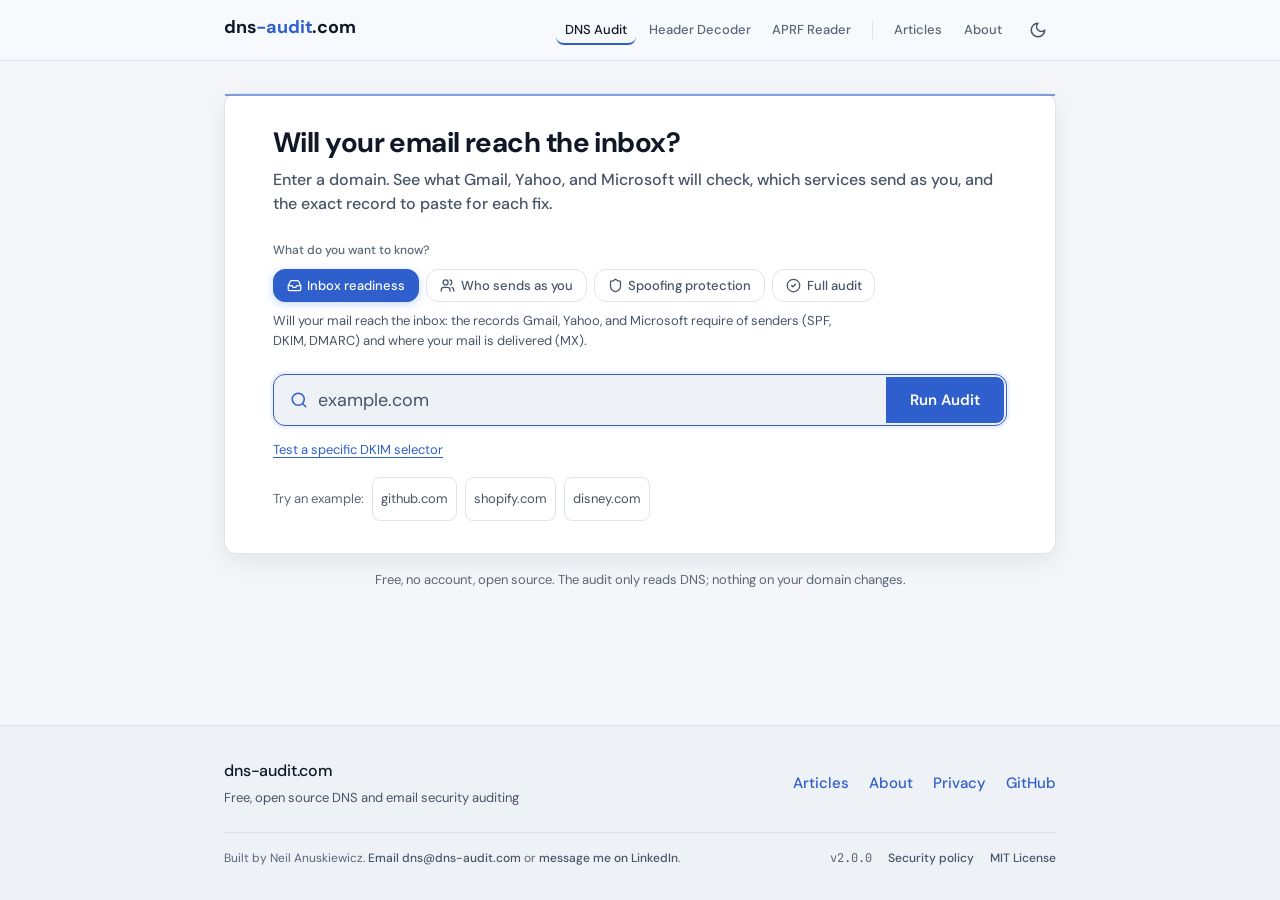
==== static/index.html @ b908f2a5 "Point ?v= at 40930dd, the last main commit that changed the assets #248 was squash-merged, so its ?v" ====
<!DOCTYPE html>
<html lang="en">
<head>
    <meta charset="UTF-8">
    <meta name="viewport" content="width=device-width, initial-scale=1.0">
    <title>Free DNS and email security audit | dns-audit.com</title>
    <meta name="description" content="DNS and email security audit. Twelve checks covering DMARC, SPF, DKIM, MX, MTA-STS, TLS-RPT, BIMI, DNSSEC, CAA, DANE, nameservers, and Certificate Transparency, with findings and copy-paste fixes.">
    <meta name="keywords" content="DNS audit, DMARC check, SPF validator, DKIM checker, email security, MTA-STS, BIMI, DNSSEC, domain security">
    <meta name="author" content="Neil Anuskiewicz">
    <meta property="og:type" content="website">
    <meta property="og:site_name" content="dns-audit.com">
    <meta property="og:url" content="https://dns-audit.com/">
    <meta property="og:title" content="Free DNS and email security audit | dns-audit.com">
    <meta property="og:description" content="DNS and email security audit. Twelve checks covering DMARC, SPF, DKIM, MX, MTA-STS, TLS-RPT, BIMI, DNSSEC, CAA, DANE, nameservers, and Certificate Transparency, with findings and copy-paste fixes.">
    <meta property="og:image" content="https://dns-audit.com/static/og-card.png?v=1">
    <meta property="og:image:width" content="1200">
    <meta property="og:image:height" content="630">
    <meta property="og:image:alt" content="dns-audit.com: free DNS and email security audit">
    <meta name="twitter:card" content="summary_large_image">
    <meta name="twitter:image" content="https://dns-audit.com/static/og-card.png?v=1">
    <meta name="twitter:title" content="Free DNS and email security audit | dns-audit.com">
    <meta name="twitter:description" content="DNS and email security audit. Twelve checks covering DMARC, SPF, DKIM, MX, MTA-STS, TLS-RPT, BIMI, DNSSEC, CAA, DANE, nameservers, and Certificate Transparency, with findings and copy-paste fixes.">
    <link rel="canonical" href="https://dns-audit.com/">
    <link rel="icon" type="image/svg+xml" href="/static/favicon.svg">
    <link rel="apple-touch-icon" sizes="180x180" href="/static/apple-touch-icon.png">
    <link rel="icon" type="image/png" sizes="32x32" href="/static/favicon-32.png">
    <link rel="preload" href="/static/fonts/dm-sans-normal-latin.woff2" as="font" type="font/woff2" crossorigin>
    <link rel="preload" href="/static/fonts/jetbrains-mono-latin.woff2" as="font" type="font/woff2" crossorigin>
    <link rel="stylesheet" href="/static/style.css?v=40930dd">
    <script src="/static/theme.js?v=40930dd"></script>
    <script type="application/ld+json">
    {
        "@context": "https://schema.org",
        "@type": "WebApplication",
        "name": "dns-audit.com",
        "url": "https://dns-audit.com",
        "description": "DNS and email security audit. Twelve checks covering DMARC, SPF, DKIM, MX, MTA-STS, TLS-RPT, BIMI, DNSSEC, CAA, DANE, nameservers, and Certificate Transparency, with findings and copy-paste fixes.",
        "applicationCategory": "SecurityApplication",
        "operatingSystem": "Any",
        "offers": {
            "@type": "Offer",
            "price": "0",
            "priceCurrency": "USD"
        }
    }
    </script>
    <script type="application/ld+json">
    {
        "@context": "https://schema.org",
        "@type": "FAQPage",
        "mainEntity": [
            {
                "@type": "Question",
                "name": "What does this DNS security audit check?",
                "acceptedAnswer": {
                    "@type": "Answer",
                    "text": "It runs 12 checks: DMARC, SPF, DKIM, MX, MTA-STS, TLS-RPT, BIMI, DNSSEC, CAA, DANE, nameservers, and Certificate Transparency. Each one reports pass, warning, fail, not configured, or not checked with the specific finding and a copy-paste fix where one applies."
                }
            },
            {
                "@type": "Question",
                "name": "What is RFC 9989, and is it the same thing as DMARCbis?",
                "acceptedAnswer": {
                    "@type": "Answer",
                    "text": "RFC 9989 is the core DMARC protocol, published May 2026 on the IETF Standards Track. It does not stand alone: RFC 9990 covers aggregate reporting and RFC 9991 covers failure reporting. All three obsolete RFC 7489. RFC 9989 also obsoletes RFC 9091, and RFC 9991 updates RFC 6591. RFC 9989 introduces the DNS tree walk and the psd= and t= tags, brings np= in from RFC 9091, and removes the pct, rf, and ri tags. DMARCbis was the IETF working group's name for the revision effort, so the two names refer to the same work. Now that it is published, the standard is RFC 9989. This tool assesses your record against it."
                }
            },
            {
                "@type": "Question",
                "name": "Is this tool free?",
                "acceptedAnswer": {
                    "@type": "Answer",
                    "text": "Yes. It is free, needs no account, and is open source."
                }
            },
            {
                "@type": "Question",
                "name": "What is the most important DNS record for email security?",
                "acceptedAnswer": {
                    "@type": "Answer",
                    "text": "DMARC with a policy of reject is the highest-impact change. Move to p=quarantine and then p=reject only after the aggregate reports stop showing new legitimate senders and every one of them aligns, and sign all mail with DKIM first. RFC 9989 says a domain at p=reject must not rely on SPF alone, and that domains whose users post to mailing lists should not publish p=reject. SPF and DKIM provide the underlying authentication that DMARC enforces."
                }
            }
        ]
    }
    </script>
    <script type="application/ld+json">
    {
        "@context": "https://schema.org",
        "@type": "WebPage",
        "speakable": {
            "@type": "SpeakableSpecification",
            "cssSelector": [".audit-title", ".audit-subtitle"]
        }
    }
    </script>
    <script type="application/ld+json">
    {
        "@context": "https://schema.org",
        "@type": "DefinedTermSet",
        "name": "Email Security Protocols",
        "hasDefinedTerm": [
            {
                "@type": "DefinedTerm",
                "name": "DMARC",
                "description": "Domain-based Message Authentication, Reporting, and Conformance. A DNS-based email authentication policy protocol defined in RFC 9989, which obsoletes RFC 7489."
            },
            {
                "@type": "DefinedTerm",
                "name": "SPF",
                "description": "Sender Policy Framework. A DNS record that lists the hosts allowed to send mail using a domain in the SMTP MAIL FROM (envelope sender) and HELO identities, defined in RFC 7208."
            },
            {
                "@type": "DefinedTerm",
                "name": "DKIM",
                "description": "DomainKeys Identified Mail. A cryptographic email signing standard that allows receivers to verify message integrity, defined in RFC 6376."
            }
        ]
    }
    </script>
    <script type="application/ld+json">
    {
        "@context": "https://schema.org",
        "@type": "WebSite",
        "@id": "https://dns-audit.com/#website",
        "name": "dns-audit.com",
        "url": "https://dns-audit.com/",
        "publisher": {
            "@id": "https://dns-audit.com/about#neil"
        }
    }
    </script>
</head>
<body>
    <a href="#main-content" class="skip-to-content">Skip to content</a>

    <header class="site-header">
        <div class="container header-inner">
            <a href="/" class="logo"><span class="logo-text">dns<span class="logo-accent">-audit</span>.com</span></a>
            <div class="header-right">
                <nav class="site-nav" aria-label="Main navigation">
                    <a href="https://dns-audit.com/" class="nav-link nav-link-active" aria-current="page" aria-label="DNS Audit"><span class="nav-long">DNS Audit</span><span class="nav-short">Audit</span></a>
                    <a href="https://headers.dns-audit.com/" class="nav-link" rel="noopener" aria-label="Header Decoder"><span class="nav-long">Header Decoder</span><span class="nav-short">Headers</span></a>
                    <a href="https://aprf.dns-audit.com/" class="nav-link" rel="noopener" aria-label="APRF Reader"><span class="nav-long">APRF Reader</span><span class="nav-short">APRF</span></a>
                    <span class="nav-sep" aria-hidden="true"></span>
                    <a href="https://dns-audit.com/articles/" class="nav-link">Articles</a>
                    <a href="https://dns-audit.com/about" class="nav-link">About</a>
                    <button type="button" class="theme-toggle" id="theme-toggle" aria-label="Switch theme" title="Switch theme">
                        <svg class="theme-icon-sun" viewBox="0 0 24 24" fill="none" stroke="currentColor" stroke-width="2" stroke-linecap="round" stroke-linejoin="round" aria-hidden="true"><circle cx="12" cy="12" r="4"/><path d="M12 2v2M12 20v2M4.93 4.93l1.41 1.41M17.66 17.66l1.41 1.41M2 12h2M20 12h2M6.34 17.66l-1.41 1.41M19.07 4.93l-1.41 1.41"/></svg>
                        <svg class="theme-icon-moon" viewBox="0 0 24 24" fill="none" stroke="currentColor" stroke-width="2" stroke-linecap="round" stroke-linejoin="round" aria-hidden="true"><path d="M12 3a6 6 0 0 0 9 9 9 9 0 1 1-9-9Z"/></svg>
                    </button>
                </nav>
            </div>
        </div>
    </header>

    <main class="container" id="main-content">
        <section class="audit-input-section">
            <div class="audit-input-card">
                <h1 class="audit-title">Will your email reach the inbox?</h1>
                <p class="audit-subtitle">Enter a domain. See what Gmail, Yahoo, and Microsoft will check, which services send as you, and the exact record to paste for each fix.</p>
                <div class="scope-selector" id="scope-selector" role="radiogroup" aria-label="Audit scope selection">
                    <div class="scope-label">What do you want to know?</div>
                    <div class="scope-options">
                        <button type="button" class="scope-btn active" data-scope="deliverability" role="radio" aria-checked="true" tabindex="0" title="Will your mail reach the inbox: the records Gmail, Yahoo, and Microsoft require of senders (SPF, DKIM, DMARC) and where your mail is delivered (MX).">
                            <svg viewBox="0 0 24 24" fill="none" stroke="currentColor" stroke-width="2" stroke-linecap="round" stroke-linejoin="round" width="15" height="15" aria-hidden="true"><path d="M22 12h-6l-2 3h-4l-2-3H2"/><path d="M5.45 5.11 2 12v6a2 2 0 0 0 2 2h16a2 2 0 0 0 2-2v-6l-3.45-6.89A2 2 0 0 0 16.76 4H7.24a2 2 0 0 0-1.79 1.11z"/></svg>
                            <span>Inbox readiness</span>
                        </button>
                        <button type="button" class="scope-btn" data-scope="senders" role="radio" aria-checked="false" tabindex="-1" title="Every service that sends mail as your domain, found from its SPF, DKIM, DMARC, and MX records, and whether each one is set up to pass.">
                            <svg viewBox="0 0 24 24" fill="none" stroke="currentColor" stroke-width="2" stroke-linecap="round" stroke-linejoin="round" width="15" height="15" aria-hidden="true"><path d="M16 21v-2a4 4 0 0 0-4-4H6a4 4 0 0 0-4 4v2"/><circle cx="9" cy="7" r="4"/><path d="M22 21v-2a4 4 0 0 0-3-3.87"/><path d="M16 3.13a4 4 0 0 1 0 7.75"/></svg>
                            <span>Who sends as you</span>
                        </button>
                        <button type="button" class="scope-btn" data-scope="email_security" role="radio" aria-checked="false" tabindex="-1" title="Can someone send mail that fakes your domain, and the path to p=reject: DMARC, SPF, DKIM, MX, MTA-STS, TLS-RPT, DANE, and BIMI.">
                            <svg viewBox="0 0 24 24" fill="none" stroke="currentColor" stroke-width="2" stroke-linecap="round" stroke-linejoin="round" width="15" height="15" aria-hidden="true"><path d="M20 13c0 5-3.5 7.5-7.66 8.95a1 1 0 0 1-.67-.01C7.5 20.5 4 18 4 13V6a1 1 0 0 1 1-1c2 0 4.5-1.2 6.24-2.72a1.17 1.17 0 0 1 1.52 0C14.51 3.81 17 5 19 5a1 1 0 0 1 1 1z"/></svg>
                            <span>Spoofing protection</span>
                        </button>
                        <button type="button" class="scope-btn" data-scope="complete" role="radio" aria-checked="false" tabindex="-1" title="Every check: DMARC, SPF, DKIM, MX, MTA-STS, TLS-RPT, BIMI, DNSSEC, CAA, DANE, nameservers, and Certificate Transparency.">
                            <svg viewBox="0 0 24 24" fill="none" stroke="currentColor" stroke-width="2" stroke-linecap="round" stroke-linejoin="round" width="15" height="15" aria-hidden="true"><circle cx="12" cy="12" r="10"/><path d="m9 12 2 2 4-4"/></svg>
                            <span>Full audit</span>
                        </button>
                    </div>
                    <p class="scope-desc" id="scope-desc" aria-live="polite"></p>
                </div>
                <form id="audit-form" class="audit-form" autocomplete="off">
                    <div class="input-row input-unified">
                        <div class="input-wrapper">
                            <svg class="input-icon" viewBox="0 0 24 24" fill="none" stroke="currentColor" stroke-width="2" stroke-linecap="round" stroke-linejoin="round" aria-hidden="true">
                                <circle cx="11" cy="11" r="8"/><path d="m21 21-4.3-4.3"/>
                            </svg>
                            <span class="domain-input-wrap"><input type="text" id="domain-input" class="domain-input" placeholder="example.com" autocomplete="off" autocapitalize="none" autocorrect="off" inputmode="url" spellcheck="false" required autofocus aria-label="Domain or subdomain to audit"></span>
                            <button type="submit" id="audit-btn" class="audit-btn">
                                <span class="btn-text">Run Audit</span>
                                <span class="btn-loading">
                                    <svg class="spinner" viewBox="0 0 24 24" aria-hidden="true"><circle cx="12" cy="12" r="10" stroke="currentColor" stroke-width="3" fill="none" stroke-dasharray="31.4 31.4" stroke-linecap="round"/></svg>
                                    Auditing...
                                </span>
                            </button>
                        </div>
                    </div>
                    <div class="selector-toggle-row">
                        <button type="button" class="selector-toggle" id="selector-toggle" aria-expanded="false" aria-controls="selector-field">Test a specific DKIM selector</button>
                        <div class="selector-field" id="selector-field">
                            <input type="text" id="selector-input" class="domain-input selector-input" placeholder="e.g. google, s1, selector1" autocomplete="off" spellcheck="false" title="The s= value from a DKIM-Signature email header" aria-label="DKIM selector">
                        </div>
                    </div>
                </form>
                <p class="try-examples" id="try-examples">Try an example:
                    <button type="button" class="try-example" data-example="github.com">github.com</button>
                    <button type="button" class="try-example" data-example="shopify.com">shopify.com</button>
                    <button type="button" class="try-example" data-example="disney.com">disney.com</button>
                </p>
            </div>
            <p class="audit-foot">Free, no account, open source. The audit only reads DNS; nothing on your domain changes.</p>
        </section>

        <div id="loading-section" class="loading-section">
            <div class="loading-card">
                <div class="loading-bar-track" role="progressbar" aria-valuenow="0" aria-valuemin="0" aria-valuemax="100" aria-label="Audit progress">
                    <div class="loading-bar-fill" id="loading-bar"></div>
                </div>
                <div class="loading-status" id="loading-status" aria-live="polite">Resolving DNS records...</div>
            </div>
        </div>

        <section id="results-section" class="results-section">
            <div class="domain-banner" id="domain-banner">
                <div class="domain-banner-left">
                    <h1 class="domain-name" id="result-domain">Audit results</h1>
                    <div class="audit-timestamp" id="result-timestamp"></div>
                </div>
                <div class="banner-actions">
                    <button type="button" class="share-btn pdf-btn" id="pdf-btn" title="Download the PDF report" aria-label="Download the PDF report">
                        <svg viewBox="0 0 24 24" fill="none" stroke="currentColor" stroke-width="2" stroke-linecap="round" stroke-linejoin="round" width="16" height="16" aria-hidden="true">
                            <path d="M14 2H6a2 2 0 0 0-2 2v16a2 2 0 0 0 2 2h12a2 2 0 0 0 2-2V8z"/><polyline points="14 2 14 8 20 8"/><line x1="16" y1="13" x2="8" y2="13"/><line x1="16" y1="17" x2="8" y2="17"/><polyline points="10 9 9 9 8 9"/>
                        </svg>
                        <span>PDF Report</span>
                    </button>
                    <button type="button" class="share-btn" id="pdf-full-btn" title="Download the PDF with its technical appendix" aria-label="Download the full PDF report with its technical appendix">
                        <svg viewBox="0 0 24 24" fill="none" stroke="currentColor" stroke-width="2" stroke-linecap="round" stroke-linejoin="round" width="16" height="16" aria-hidden="true">
                            <path d="M21 15v4a2 2 0 0 1-2 2H5a2 2 0 0 1-2-2v-4"/><polyline points="7 10 12 15 17 10"/><line x1="12" y1="15" x2="12" y2="3"/>
                        </svg>
                        <span>Full report</span>
                    </button>
                    <button type="button" class="share-btn" id="share-btn" title="Copy shareable link" aria-label="Share audit results">
                        <svg viewBox="0 0 24 24" fill="none" stroke="currentColor" stroke-width="2" stroke-linecap="round" stroke-linejoin="round" width="16" height="16" aria-hidden="true">
                            <path d="M10 13a5 5 0 0 0 7.54.54l3-3a5 5 0 0 0-7.07-7.07l-1.72 1.71"/>
                            <path d="M14 11a5 5 0 0 0-7.54-.54l-3 3a5 5 0 0 0 7.07 7.07l1.71-1.71"/>
                        </svg>
                        <span>Share</span>
                    </button>
                </div>
            </div>
            <div id="executive-summary-slot"></div>
            <div id="recheck-slot"></div>
            <div id="sender-map-slot"></div>
            <div class="priority-section" id="priority-section">
                <h2 class="priority-header">
                    <span>What to do</span>
                    <span class="priority-summary" id="priority-summary"></span>
                </h2>
                <div class="priority-list" id="priority-list"></div>
            </div>
            <p class="results-contact-note is-hidden" id="results-contact-note"></p>
            <div id="requirements-slot"></div>
            <div class="anomalies-section is-hidden" id="anomalies-section">
                <h3 class="anomalies-header">
                    <svg viewBox="0 0 24 24" fill="none" stroke="currentColor" stroke-width="2" stroke-linecap="round" stroke-linejoin="round" width="18" height="18" aria-hidden="true">
                        <circle cx="12" cy="12" r="10"/><line x1="12" y1="8" x2="12" y2="12"/><line x1="12" y1="16" x2="12.01" y2="16"/>
                    </svg>
                    <span>What's unusual</span>
                </h3>
                <div class="anomalies-list" id="anomalies-list"></div>
            </div>
            <section class="tech-section" id="technical-section" aria-labelledby="results-heading">
            <h2 class="results-label tech-heading" id="results-heading">
                <button type="button" class="tech-toggle" id="tech-toggle" aria-expanded="false" aria-controls="technical-body">
                    <span id="tech-toggle-label">Show all checks</span>
                    <svg class="icon tech-chevron" viewBox="0 0 16 16" width="16" height="16" fill="none" stroke="currentColor" stroke-width="1.75" stroke-linecap="round" stroke-linejoin="round" aria-hidden="true"><path d="M4 6l4 4 4-4"/></svg>
                </button>
            </h2>
            <div class="tech-body is-hidden" id="technical-body">
            <div class="results-toolbar">
                <div class="results-toolbar-actions">
                    <button type="button" class="copy-all-btn" id="copy-all-btn" title="Copy all DNS records to clipboard" aria-label="Copy all DNS records to clipboard">
                        <svg viewBox="0 0 24 24" fill="none" stroke="currentColor" stroke-width="2" stroke-linecap="round" stroke-linejoin="round" width="14" height="14" aria-hidden="true">
                            <rect width="14" height="14" x="8" y="8" rx="2" ry="2"/><path d="M4 16c-1.1 0-2-.9-2-2V4c0-1.1.9-2 2-2h10c1.1 0 2 .9 2 2"/>
                        </svg>
                        <span>Copy All Records</span>
                    </button>
                    <button type="button" class="toggle-all-btn" id="toggle-all-btn" title="Expand or collapse all results">
                        <svg viewBox="0 0 24 24" fill="none" stroke="currentColor" stroke-width="2" stroke-linecap="round" stroke-linejoin="round" width="14" height="14" aria-hidden="true">
                            <polyline points="15 3 21 3 21 9"/><polyline points="9 21 3 21 3 15"/><line x1="21" y1="3" x2="14" y2="10"/><line x1="3" y1="21" x2="10" y2="14"/>
                        </svg>
                        <span>Expand All</span>
                    </button>
                </div>
            </div>
            <div class="summary-grid" id="summary-grid" role="group" aria-label="Checks by status">
                <div class="summary-card pass-card">
                    <div class="summary-label">Pass</div>
                    <div class="summary-value pass-value" id="summary-pass">0</div>
                </div>
                <div class="summary-card warn-card">
                    <div class="summary-label">Could be stronger</div>
                    <div class="summary-value warn-value" id="summary-warn">0</div>
                </div>
                <div class="summary-card fail-card">
                    <div class="summary-label">Needs fixing</div>
                    <div class="summary-value fail-value" id="summary-fail">0</div>
                </div>
                <div class="summary-card absent-card">
                    <div class="summary-label">Optional, not set up</div>
                    <div class="summary-value absent-value" id="summary-absent">0</div>
                </div>
                <div class="summary-card na-card is-hidden" id="summary-na-card">
                    <div class="summary-label">Does not apply</div>
                    <div class="summary-value na-value" id="summary-na">0</div>
                </div>
                <div class="summary-card unavailable-card is-hidden" id="summary-unavailable-card">
                    <div class="summary-label">Not checked</div>
                    <div class="summary-value unavailable-value" id="summary-unavailable">0</div>
                </div>
            </div>
            <div id="tech-summary-slot"></div>
            <div class="results-list" id="results-list"></div>
            <div class="draft-standards-section is-hidden" id="draft-standards-section">
                <h2 class="results-label">Draft standards</h2>
                <div class="results-list" id="draft-standards-list"></div>
            </div>
            </div>
            </section>
            <div class="services-section is-hidden" id="services-section">
                <h2 class="results-label services-heading">
                    <button type="button" class="services-toggle" id="services-toggle" aria-expanded="false" aria-controls="services-body">
                        <span>Services found in your DNS</span>
                        <svg class="icon services-chevron" viewBox="0 0 16 16" width="16" height="16" fill="none" stroke="currentColor" stroke-width="1.75" stroke-linecap="round" stroke-linejoin="round" aria-hidden="true"><path d="M4 6l4 4 4-4"/></svg>
                    </button>
                </h2>
                <div class="services-body is-hidden" id="services-body">
                    <div class="vendors-section" id="vendors-section">
                        <h3 class="services-sub">Email services (detected from DNS records)</h3>
                        <div class="vendors-grid" id="vendors-grid"></div>
                    </div>
                    <div class="pi-section is-hidden" id="provider-intelligence-section">
                        <h3 class="services-sub">Your email platform</h3>
                        <div id="provider-intelligence-content"></div>
                    </div>
                </div>
            </div>
        </section>
    </main>

    <footer class="site-footer">
        <div class="container">
            <div class="footer-row footer-main">
                <div class="footer-brand">
                    <div class="footer-brand-name">dns-audit.com</div>
                    <div class="footer-brand-desc">Free, open source DNS and email security auditing</div>
                </div>
                <nav class="footer-nav" aria-label="Footer">
                    <a href="https://dns-audit.com/articles/" class="footer-link">Articles</a>
                    <a href="https://dns-audit.com/about" class="footer-link">About</a>
                    <a href="https://dns-audit.com/privacy" class="footer-link">Privacy</a>
                    <a href="https://github.com/marmot7775/dns-audit" target="_blank" rel="noopener" class="footer-link">GitHub</a>
                </nav>
            </div>
            <div class="footer-row footer-meta">
                <p class="footer-attribution">Built by Neil Anuskiewicz. <a href="mailto:dns@dns-audit.com" class="footer-link">Email dns@dns-audit.com</a> or <a href="https://www.linkedin.com/in/neilanuskiewicz/" target="_blank" rel="noopener" class="footer-link">message me on LinkedIn</a>.</p>
                <div class="footer-trust">
                    <span class="footer-version">v2.0.0</span>
                    <a href="https://github.com/marmot7775/dns-audit/security/policy" target="_blank" rel="noopener" class="footer-link">Security policy</a>
                    <a href="https://github.com/marmot7775/dns-audit/blob/main/LICENSE" target="_blank" rel="noopener" class="footer-link">MIT License</a>
                </div>
            </div>
        </div>
    </footer>
    <script defer src="/static/app.js?v=40930dd"></script>
</body>
</html>
---- static/style.css ----
/* ==========================================================================
   DNS Security Auditor - Stylesheet
   Aesthetic: Premium security tool. Dark, authoritative, trustworthy.
   ========================================================================== */

/* -- Self-hosted fonts -- */
/* DM Sans: normal 400 */
@font-face {
    font-family: 'DM Sans';
    font-style: normal;
    font-weight: 400;
    font-display: swap;
    src: url('/static/fonts/dm-sans-normal-latin-ext.woff2') format('woff2');
    unicode-range: U+0100-02BA, U+02BD-02C5, U+02C7-02CC, U+02CE-02D7, U+02DD-02FF, U+0304, U+0308, U+0329, U+1D00-1DBF, U+1E00-1E9F, U+1EF2-1EFF, U+2020, U+20A0-20AB, U+20AD-20C0, U+2113, U+2C60-2C7F, U+A720-A7FF;
}

@font-face {
    font-family: 'DM Sans';
    font-style: normal;
    font-weight: 400;
    font-display: swap;
    src: url('/static/fonts/dm-sans-normal-latin.woff2') format('woff2');
    unicode-range: U+0000-00FF, U+0131, U+0152-0153, U+02BB-02BC, U+02C6, U+02DA, U+02DC, U+0304, U+0308, U+0329, U+2000-206F, U+20AC, U+2122, U+2191, U+2193, U+2212, U+2215, U+FEFF, U+FFFD;
}

/* DM Sans: normal 500 */
@font-face {
    font-family: 'DM Sans';
    font-style: normal;
    font-weight: 500;
    font-display: swap;
    src: url('/static/fonts/dm-sans-normal-latin-ext.woff2') format('woff2');
    unicode-range: U+0100-02BA, U+02BD-02C5, U+02C7-02CC, U+02CE-02D7, U+02DD-02FF, U+0304, U+0308, U+0329, U+1D00-1DBF, U+1E00-1E9F, U+1EF2-1EFF, U+2020, U+20A0-20AB, U+20AD-20C0, U+2113, U+2C60-2C7F, U+A720-A7FF;
}

@font-face {
    font-family: 'DM Sans';
    font-style: normal;
    font-weight: 500;
    font-display: swap;
    src: url('/static/fonts/dm-sans-normal-latin.woff2') format('woff2');
    unicode-range: U+0000-00FF, U+0131, U+0152-0153, U+02BB-02BC, U+02C6, U+02DA, U+02DC, U+0304, U+0308, U+0329, U+2000-206F, U+20AC, U+2122, U+2191, U+2193, U+2212, U+2215, U+FEFF, U+FFFD;
}

/* DM Sans: normal 600 */
@font-face {
    font-family: 'DM Sans';
    font-style: normal;
    font-weight: 600;
    font-display: swap;
    src: url('/static/fonts/dm-sans-normal-latin-ext.woff2') format('woff2');
    unicode-range: U+0100-02BA, U+02BD-02C5, U+02C7-02CC, U+02CE-02D7, U+02DD-02FF, U+0304, U+0308, U+0329, U+1D00-1DBF, U+1E00-1E9F, U+1EF2-1EFF, U+2020, U+20A0-20AB, U+20AD-20C0, U+2113, U+2C60-2C7F, U+A720-A7FF;
}

@font-face {
    font-family: 'DM Sans';
    font-style: normal;
    font-weight: 600;
    font-display: swap;
    src: url('/static/fonts/dm-sans-normal-latin.woff2') format('woff2');
    unicode-range: U+0000-00FF, U+0131, U+0152-0153, U+02BB-02BC, U+02C6, U+02DA, U+02DC, U+0304, U+0308, U+0329, U+2000-206F, U+20AC, U+2122, U+2191, U+2193, U+2212, U+2215, U+FEFF, U+FFFD;
}

/* DM Sans: normal 700 */
@font-face {
    font-family: 'DM Sans';
    font-style: normal;
    font-weight: 700;
    font-display: swap;
    src: url('/static/fonts/dm-sans-normal-latin-ext.woff2') format('woff2');
    unicode-range: U+0100-02BA, U+02BD-02C5, U+02C7-02CC, U+02CE-02D7, U+02DD-02FF, U+0304, U+0308, U+0329, U+1D00-1DBF, U+1E00-1E9F, U+1EF2-1EFF, U+2020, U+20A0-20AB, U+20AD-20C0, U+2113, U+2C60-2C7F, U+A720-A7FF;
}

@font-face {
    font-family: 'DM Sans';
    font-style: normal;
    font-weight: 700;
    font-display: swap;
    src: url('/static/fonts/dm-sans-normal-latin.woff2') format('woff2');
    unicode-range: U+0000-00FF, U+0131, U+0152-0153, U+02BB-02BC, U+02C6, U+02DA, U+02DC, U+0304, U+0308, U+0329, U+2000-206F, U+20AC, U+2122, U+2191, U+2193, U+2212, U+2215, U+FEFF, U+FFFD;
}

/* DM Sans: italic 400. The italic woff2 has an opsz axis but no wght axis,
   so unlike the normal faces above it is declared at 400 only. Italic text at
   a heavier weight still matches this face and the browser synthesizes the
   weight, which beats synthesizing the slant from the upright face. */
@font-face {
    font-family: 'DM Sans';
    font-style: italic;
    font-weight: 400;
    font-display: swap;
    src: url('/static/fonts/dm-sans-italic-400-latin-ext.woff2') format('woff2');
    unicode-range: U+0100-02BA, U+02BD-02C5, U+02C7-02CC, U+02CE-02D7, U+02DD-02FF, U+0304, U+0308, U+0329, U+1D00-1DBF, U+1E00-1E9F, U+1EF2-1EFF, U+2020, U+20A0-20AB, U+20AD-20C0, U+2113, U+2C60-2C7F, U+A720-A7FF;
}

@font-face {
    font-family: 'DM Sans';
    font-style: italic;
    font-weight: 400;
    font-display: swap;
    src: url('/static/fonts/dm-sans-italic-400-latin.woff2') format('woff2');
    unicode-range: U+0000-00FF, U+0131, U+0152-0153, U+02BB-02BC, U+02C6, U+02DA, U+02DC, U+0304, U+0308, U+0329, U+2000-206F, U+20AC, U+2122, U+2191, U+2193, U+2212, U+2215, U+FEFF, U+FFFD;
}

/* JetBrains Mono: normal 400 */
@font-face {
    font-family: 'JetBrains Mono';
    font-style: normal;
    font-weight: 400;
    font-display: swap;
    src: url('/static/fonts/jetbrains-mono-latin-ext.woff2') format('woff2');
    unicode-range: U+0100-02BA, U+02BD-02C5, U+02C7-02CC, U+02CE-02D7, U+02DD-02FF, U+0304, U+0308, U+0329, U+1D00-1DBF, U+1E00-1E9F, U+1EF2-1EFF, U+2020, U+20A0-20AB, U+20AD-20C0, U+2113, U+2C60-2C7F, U+A720-A7FF;
}

@font-face {
    font-family: 'JetBrains Mono';
    font-style: normal;
    font-weight: 400;
    font-display: swap;
    src: url('/static/fonts/jetbrains-mono-latin.woff2') format('woff2');
    unicode-range: U+0000-00FF, U+0131, U+0152-0153, U+02BB-02BC, U+02C6, U+02DA, U+02DC, U+0304, U+0308, U+0329, U+2000-206F, U+20AC, U+2122, U+2191, U+2193, U+2212, U+2215, U+FEFF, U+FFFD;
}

/* JetBrains Mono: normal 500 */
@font-face {
    font-family: 'JetBrains Mono';
    font-style: normal;
    font-weight: 500;
    font-display: swap;
    src: url('/static/fonts/jetbrains-mono-latin-ext.woff2') format('woff2');
    unicode-range: U+0100-02BA, U+02BD-02C5, U+02C7-02CC, U+02CE-02D7, U+02DD-02FF, U+0304, U+0308, U+0329, U+1D00-1DBF, U+1E00-1E9F, U+1EF2-1EFF, U+2020, U+20A0-20AB, U+20AD-20C0, U+2113, U+2C60-2C7F, U+A720-A7FF;
}

@font-face {
    font-family: 'JetBrains Mono';
    font-style: normal;
    font-weight: 500;
    font-display: swap;
    src: url('/static/fonts/jetbrains-mono-latin.woff2') format('woff2');
    unicode-range: U+0000-00FF, U+0131, U+0152-0153, U+02BB-02BC, U+02C6, U+02DA, U+02DC, U+0304, U+0308, U+0329, U+2000-206F, U+20AC, U+2122, U+2191, U+2193, U+2212, U+2215, U+FEFF, U+FFFD;
}

/* -- Design Tokens -- */
:root {
    color-scheme: dark;
    /* Foundation. A deeper navy ground than the old slate-900 so the
       surface, raised and hover steps read as depth rather than one flat
       value. Doc 35. */
    --bg: #0b1220;
    --bg-raised: #111a2e;
    --surface: #141d31;
    --surface-hover: #1a2540;
    /* Record and code blocks stay dark in both themes. */
    --code-bg: #0b1220;

    /* Borders */
    --border: #263149;
    --border-strong: #3a4763;
    --border-light: #1a2438;
    --border-focus: #5b8def;

    /* Text. Every step is 4.5:1 or better on --bg, --bg-raised and
       --surface; tests/test_palette_contrast.py holds that. */
    --text-primary: #eef2f8;
    --text-secondary: #a3b0c4;
    --text-tertiary: #98a5b9;
    --text-muted: #8e9bb0;
    --text-inverse: #ffffff;

    /* Brand accent. One cobalt, slightly desaturated from the stock
       blue-500, used for links and interactive states. */
    --primary: #5b8def;
    /* Backgrounds that carry white text need a darker step than the link
       colour: white on #5b8def is 3.4:1, on #2f5fcc it is 5.5:1. */
    --primary-solid: #2f5fcc;
    --primary-solid-hover: #274fa8;
    --primary-hover: #7ea6f5;
    --primary-light: #7ea6f5;
    --primary-subtle: rgba(91, 141, 239, 0.14);
    --primary-border: rgba(91, 141, 239, 0.28);

    /* Status. Pulled off the neon green-500 / amber-500 / red-500 toward
       tones that still read instantly but sit inside one palette. */
    --pass: #34c07a;
    /* Solid fill that carries white text: white on #34c07a is 2.2:1. */
    --pass-solid: #197a4a;
    --pass-bg: rgba(52, 192, 122, 0.10);
    --pass-border: rgba(52, 192, 122, 0.28);
    --warn: #e0a43c;
    --warn-contrast: #1a1a1a;
    /* Record syntax highlighting has four steps: safe, caution, warn,
       danger. Caution needs its own colour, not --warn: it marks ~all and
       p=quarantine, and --warn marks ?all and p=none. Painting an
       enforcing policy the same as no policy is the one distinction this
       tool exists to draw. */
    --rec-caution: #d9b24a;
    --warn-bg: rgba(224, 164, 60, 0.10);
    --warn-border: rgba(224, 164, 60, 0.28);
    --fail: #e5484d;
    /* Text needs more than the fill colour: #e5484d on the card surface is
       under the 4.5:1 AA floor for normal text. Fills, borders and icons
       keep --fail. */
    --fail-text: #f0767a;
    /* Solid fill that carries white text: white on #e5484d is 4.1:1. */
    --fail-solid: #b8323a;
    --fail-bg: rgba(229, 72, 77, 0.10);
    --fail-border: rgba(229, 72, 77, 0.28);

    /* Fix/recommendation */
    --fix-bg: rgba(52, 192, 122, 0.08);
    --fix-border: #34c07a;

    /* DMARCbis teal, kept for the RFC 9989 badges only; --primary is the
       single interactive accent. */
    --dmarcbis: #38bfae;
    --dmarcbis-contrast: #0a2d28;
    /* Muted text sitting on a raised or tinted panel rather than the page
       ground, where --text-muted alone falls short of 4.5:1. */
    --text-muted-raised: #b3bfd0;
    --ttl-long-text: #b39cf7;
    --ttl-long-bg: rgba(139, 92, 246, 0.04);
    --ttl-long-border: rgba(139, 92, 246, 0.27);
    --dmarcbis-bg: rgba(56, 191, 174, 0.10);
    --dmarcbis-border: rgba(56, 191, 174, 0.28);

    /* Typography */
    --font-body: 'DM Sans', -apple-system, BlinkMacSystemFont, 'Segoe UI', system-ui, sans-serif;
    --font-mono: 'JetBrains Mono', 'SF Mono', 'Fira Code', 'Consolas', monospace;
    --font-xs: 0.75rem;
    --font-sm: 0.8125rem;
    --font-base: 0.9375rem;
    --font-md: 1rem;
    --font-lg: 1.125rem;
    --font-xl: 1.25rem;
    --font-2xl: 1.5rem;
    --font-3xl: 1.75rem;
    --font-4xl: 2.125rem;

    /* Layout */
    --max-width: 880px;
    --radius-sm: 4px;
    --radius: 8px;
    --radius-lg: 12px;

    /* Spacing */
    --space-xs: 4px;
    --space-sm: 8px;
    --space-md: 16px;
    --space-lg: 24px;
    --space-xl: 32px;
    --space-2xl: 48px;
    --space-3xl: 64px;

    /* Shadows — subtle on dark */
    --shadow-sm: 0 1px 2px rgba(0, 0, 0, 0.35);
    --shadow-md: 0 8px 24px rgba(0, 0, 0, 0.45);
    --shadow-lg: 0 16px 48px rgba(0, 0, 0, 0.55);

    /* Motion */
    --ease: cubic-bezier(0.25, 0.1, 0.25, 1);
    --ease-out: cubic-bezier(0.16, 1, 0.3, 1);
    --duration: 0.15s;
    --duration-slow: 0.25s;
}

/* Display tracking for headings; component rules with their own
   letter-spacing override this. */
h1,
h2,
h3 {
    letter-spacing: -0.02em;
}

/* -- Reset -- */
*,
*::before,
*::after {
    box-sizing: border-box;
    margin: 0;
    padding: 0;
}

/* -- Base -- */
html {
    /* Doc 87: the reader's own default size (browser or OS setting). Every
       --font-* token is rem, so text follows it; layout tokens stay px, so
       larger text wraps inside the same containers. */
    font-size: 100%;
    -webkit-font-smoothing: antialiased;
    -moz-osx-font-smoothing: grayscale;
    scroll-behavior: smooth;
    max-width: 100vw;
}

body {
    font-family: var(--font-body);
    /* DM Sans ships an opsz axis (9 to 40); this lets the browser pick the
       display cut at heading sizes instead of scaling the text cut. */
    font-optical-sizing: auto;
    background: var(--bg);
    color: var(--text-primary);
    line-height: 1.6;
    min-height: 100dvh;
    display: flex;
    flex-direction: column;
    padding-left: env(safe-area-inset-left);
    padding-right: env(safe-area-inset-right);
    max-width: 100vw;
}

/* Brand-colored selection */
::selection {
    background: rgba(59, 130, 246, 0.25);
    color: var(--text-primary);
}

/* Accessible focus rings */
:focus-visible {
    outline: 2px solid var(--primary);
    outline-offset: 2px;
    border-radius: var(--radius-sm);
}

/* Screen reader only (visually hidden but accessible) */
.sr-only {
    position: absolute;
    width: 1px;
    height: 1px;
    padding: 0;
    margin: -1px;
    overflow: hidden;
    clip: rect(0, 0, 0, 0);
    white-space: nowrap;
    border: 0;
}

.container {
    width: 100%;
    max-width: var(--max-width);
    margin: 0 auto;
    padding: 0 max(var(--space-lg), env(safe-area-inset-right)) 0 max(var(--space-lg), env(safe-area-inset-left));
}

main {
    max-width: 100%;
    padding: 0;
    /* body is a flex column at least a viewport tall: main takes the slack,
       so a short page keeps its footer at the bottom of the window. */
    flex: 1 0 auto;
}

/* ==========================================================================
   HEADER
   ========================================================================== */
.site-header {
    background: rgba(15, 23, 42, 0.85);
    backdrop-filter: blur(12px);
    -webkit-backdrop-filter: blur(12px);
    border-bottom: 1px solid var(--border);
    position: sticky;
    top: 0;
    z-index: 100;
    padding-left: env(safe-area-inset-left);
    padding-right: env(safe-area-inset-right);
}

.header-inner {
    display: flex;
    align-items: center;
    justify-content: space-between;
    height: 60px;
}

/* Logo */
.logo {
    display: flex;
    align-items: center;
    text-decoration: none;
    color: var(--text-primary);
    transition: opacity var(--duration) var(--ease);
}

.logo:hover {
    opacity: 0.85;
}

/* Flex centring lines up the wordmark's box with the nav links, which leaves
   the larger wordmark's baseline about 3px below theirs; line-height cannot
   move it because the leading is split evenly above and below. Padding under
   the text lifts the baseline onto the nav's while the box stays centred. */
.logo-text {
    font-weight: 700;
    font-size: var(--font-lg);
    letter-spacing: -0.01em;
    padding-bottom: 0.32em;
}

.logo-accent {
    color: var(--primary);
}

.header-right {
    display: flex;
    align-items: center;
    gap: 1.5rem;
}

.site-nav {
    display: flex;
    align-items: center;
    gap: 0.25rem;
}

.nav-link {
    font-size: var(--font-sm);
    font-weight: 500;
    color: var(--text-muted);
    text-decoration: none;
    padding: 0.3rem 0.55rem;
    border-radius: var(--radius);
    transition: color 0.15s var(--ease), background 0.15s var(--ease);
}

.nav-link:hover {
    color: var(--text-primary);
    background: var(--surface);
}

.nav-link-active {
    color: var(--text-primary);
    font-weight: 500;
    border-bottom: 2px solid var(--primary);
    padding-bottom: 2px;
}

/* Divider between the three tools and the site pages. */
.nav-sep {
    width: 1px;
    height: 18px;
    background: var(--border);
    margin: 0 0.5rem;
    flex: 0 0 auto;
}

/* ==========================================================================
   AUDIT INPUT
   ========================================================================== */
.audit-input-section {
    position: relative;
    padding-top: var(--space-xl);
    padding-bottom: var(--space-lg);
    transition: padding 0.3s ease;
}

.audit-input-section.compact {
    padding-top: var(--space-md);
    padding-bottom: var(--space-sm);
}

.audit-foot {
    margin: var(--space-md) 0 0;
    text-align: center;
    font-size: var(--font-sm);
    color: var(--text-muted);
}

.audit-input-section.compact .audit-foot {
    display: none;
}

.audit-input-section.compact .audit-title,
.audit-input-section.compact .audit-subtitle,
.audit-input-section.compact .scope-label,
.audit-input-section.compact .scope-desc,
.audit-input-section.compact .selector-toggle-row {
    display: none;
}

/* On a results page the pills stay, above the domain box, so the reader
   can see which question was asked and ask another for the same domain. */
.audit-input-section.compact .scope-selector {
    margin-bottom: var(--space-sm);
}

.audit-input-section.compact .audit-input-card {
    padding: var(--space-md) var(--space-lg);
}

.audit-input-section.compact .audit-input-card::before {
    display: none;
}

.audit-input-card {
    background: var(--surface);
    border-radius: var(--radius-lg);
    padding: var(--space-xl) var(--space-2xl);
    border: 1px solid rgba(255, 255, 255, 0.08);
    box-shadow: 0 4px 24px rgba(0, 0, 0, 0.3);
    position: relative;
    overflow: visible;
}

.audit-input-card::before {
    content: '';
    position: absolute;
    top: 0;
    left: 0;
    right: 0;
    height: 2px;
    background: var(--primary);
    opacity: 0.6;
    pointer-events: none;
}

.audit-title {
    font-size: var(--font-3xl);
    font-weight: 700;
    letter-spacing: -0.02em;
    color: var(--text-primary);
    margin-bottom: var(--space-sm);
    line-height: 1.2;
}

.audit-subtitle {
    font-size: var(--font-md);
    font-weight: 500;
    color: var(--text-secondary);
    margin-bottom: var(--space-md);
    line-height: 1.55;
}

.audit-form {
    width: 100%;
    margin-top: var(--space-lg);
    display: flex;
    flex-direction: column;
    align-items: flex-start;
}

.input-row {
    display: flex;
    gap: 0;
    align-items: stretch;
    /* The full width of the card, like the title, subtitle and scope
       buttons above it. Capped at 600px it stopped short of them and left
       a blank band down the right of the card. */
    width: 100%;
}

.input-unified .input-wrapper {
    display: flex;
    align-items: center;
    background: var(--surface-hover);
    border: 1px solid rgba(255, 255, 255, 0.15);
    border-radius: var(--radius-lg);
    transition: border-color var(--duration) var(--ease), box-shadow var(--duration) var(--ease);
    width: 100%;
}
.input-unified .input-wrapper:focus-within {
    border-color: var(--primary);
    box-shadow: 0 0 0 3px var(--primary-subtle);
}
/* One soft pulse of the ring when the page opens with the cursor already in
   the field. app.js adds the class once and removes it on animationend. */
.input-unified .input-wrapper.input-wrapper-hello {
    animation: input-hello 900ms ease-out;
}
@keyframes input-hello {
    from { box-shadow: 0 0 0 0 var(--primary-border); }
    to { box-shadow: 0 0 0 10px transparent; }
}
.input-unified .domain-input {
    border: none;
    background: transparent;
    border-radius: var(--radius-lg) 0 0 var(--radius-lg);
    height: 50px;
}
.input-unified .domain-input:focus {
    border: none;
    box-shadow: none;
}
.input-unified .audit-btn {
    border-radius: 0 var(--radius) var(--radius) 0;
    height: 46px;
    margin: 2px 2px 2px 0;
    flex-shrink: 0;
}

/* The input alone, so the validity indicator anchors to the field rather
   than to the row that also holds the Run Audit button. */
.domain-input-wrap {
    position: relative;
    display: flex;
    flex: 1 1 0%;
    min-width: 0;
}

.domain-input-wrap .domain-input {
    padding-right: 2.5rem;
}

.input-wrapper {
    flex: 1;
    position: relative;
}

.selector-toggle-row {
    margin-top: 0.6rem;
    /* Left, like everything else in the card. Centred, it floated under the
       middle of a field it is not part of. */
    text-align: left;
    width: 100%;
}

.selector-toggle {
    background: none;
    border: none;
    padding: 0;
    font: inherit;
    font-size: var(--font-sm);
    color: var(--primary-light);
    text-decoration: underline;
    text-underline-offset: 3px;
    cursor: pointer;
    transition: color var(--duration) var(--ease);
}

.selector-toggle:hover {
    color: var(--primary-light);
}

.selector-toggle.active {
    color: var(--primary-light);
}

.selector-field {
    display: none;
    margin-top: 0.5rem;
}

.selector-field.visible {
    display: block;
}

.selector-input {
    max-width: 280px;
    font-size: var(--font-base);
    padding-left: 0.85rem;
}

.input-icon {
    position: absolute;
    left: 1rem;
    top: 50%;
    transform: translateY(-50%);
    width: 18px;
    height: 18px;
    color: var(--text-tertiary);
    pointer-events: none;
    transition: color var(--duration) var(--ease);
}

/* Tint icon on focus */
.input-wrapper:focus-within .input-icon {
    color: var(--primary);
}

.domain-input {
    width: 100%;
    height: 48px;
    padding: 0 1rem 0 2.75rem;
    font-family: var(--font-body);
    font-size: var(--font-lg);
    font-weight: 500;
    color: var(--text-primary);
    background: var(--surface);
    border: 1px solid var(--border);
    border-radius: var(--radius);
    outline: none;
    transition: border-color var(--duration) var(--ease), box-shadow var(--duration) var(--ease);
}

.domain-input::placeholder {
    color: var(--text-tertiary);
    font-weight: 400;
}

.domain-input:focus {
    border-color: var(--primary);
    box-shadow: 0 0 0 3px var(--primary-subtle);
}

.audit-btn {
    height: 48px;
    padding: 0 var(--space-lg);
    background: var(--primary-solid);
    color: var(--text-inverse);
    border: none;
    border-radius: var(--radius);
    font-family: var(--font-body);
    font-size: var(--font-base);
    font-weight: 600;
    cursor: pointer;
    white-space: nowrap;
    transition: background var(--duration) var(--ease), transform 0.1s var(--ease), box-shadow var(--duration) var(--ease);
    display: flex;
    align-items: center;
    gap: 0.5rem;
}

.audit-btn:hover {
    background: var(--primary-solid-hover);
    box-shadow: 0 4px 12px rgba(59, 130, 246, 0.4);
}

.audit-btn:active {
    transform: scale(0.98);
}

.audit-btn:disabled {
    opacity: 0.65;
    cursor: not-allowed;
    transform: none;
}

/* Spinner */
.spinner {
    width: 18px;
    height: 18px;
    animation: spin 0.9s linear infinite;
}

@keyframes spin {
    to {
        transform: rotate(360deg);
    }
}

.btn-loading {
    display: none;
    align-items: center;
    gap: 0.45rem;
}

.audit-btn.is-loading .btn-text {
    display: none;
}

.audit-btn.is-loading .btn-loading {
    display: flex;
}

/* ==========================================================================
   LOADING STATE
   ========================================================================== */
.loading-section {
    display: none;
    padding-top: 1.25rem;
}

.loading-card {
    background: var(--surface);
    border-radius: var(--radius-lg);
    padding: var(--space-lg) var(--space-xl);
    box-shadow: var(--shadow-sm);
    border: 1px solid var(--border);
}

.loading-bar-track {
    width: 100%;
    height: 4px;
    background: var(--border);
    border-radius: var(--radius-sm);
    overflow: hidden;
    margin-bottom: 0.85rem;
}

/* Accessible progress indicators */
.loading-bar-track[role="progressbar"] {
    position: relative;
}

.loading-bar-fill {
    height: 100%;
    width: 0%;
    background: var(--primary);
    border-radius: var(--radius-sm);
    transition: width 0.5s var(--ease-out);
}

.loading-status {
    font-size: var(--font-sm);
    color: var(--text-secondary);
    letter-spacing: 0.005em;
}

/* ==========================================================================
   RESULTS
   ========================================================================== */
.results-section {
    display: none;
    animation: fadeIn 0.45s var(--ease-out);
    scroll-margin-top: 4.5rem;
    contain: layout style;
}

/* Semantic heading resets for result sections (card titles are h4.result-title) */
:where(.results-section h2) {
    margin: 0;
    font-size: inherit;
    font-weight: 700;
    line-height: inherit;
}

:where(.results-section h3) {
    margin: 0;
    font-size: inherit;
    font-weight: 600;
    line-height: inherit;
}

/* Prevent layout shift during progressive rendering */
#executive-summary-slot:not(:empty) {
    min-height: auto;
}

@keyframes fadeIn {
    from {
        opacity: 0;
        transform: translateY(8px);
    }

    to {
        opacity: 1;
        transform: translateY(0);
    }
}

/* Domain banner */
.domain-banner {
    display: flex;
    align-items: center;
    justify-content: space-between;
    padding: 0.75rem 0 0.65rem;
    margin-top: 0.25rem;
}

.domain-name {
    font-size: var(--font-xl);
    font-weight: 700;
    letter-spacing: -0.02em;
    color: var(--text-primary);
}

.audit-timestamp {
    font-size: var(--font-sm);
    color: var(--text-tertiary);
    margin-top: 0.2rem;
    letter-spacing: 0.005em;
}

.banner-actions {
    display: flex;
    gap: 0.5rem;
}

.share-btn {
    display: flex;
    align-items: center;
    gap: 0.4rem;
    padding: 0.5rem 0.9rem;
    background: var(--surface);
    border: 1px solid var(--border-strong);
    border-radius: var(--radius);
    font-family: var(--font-body);
    font-size: var(--font-sm);
    font-weight: 500;
    color: var(--text-secondary);
    cursor: pointer;
    transition: border-color var(--duration) var(--ease), color var(--duration) var(--ease), box-shadow var(--duration) var(--ease), background var(--duration) var(--ease);
}

.share-btn.btn-busy {
    opacity: 0.6;
    pointer-events: none;
    position: relative;
}

.share-btn.btn-busy span {
    visibility: hidden;
}

.share-btn.btn-busy::after {
    content: '';
    position: absolute;
    width: 14px;
    height: 14px;
    border: 2px solid var(--text-secondary);
    border-top-color: transparent;
    border-radius: 50%;
    animation: btn-spin 0.6s linear infinite;
}

@keyframes btn-spin {
    to { transform: rotate(360deg); }
}

.share-btn:hover {
    border-color: var(--primary-border);
    color: var(--text-primary);
    background: var(--surface-hover);
    box-shadow: var(--shadow-sm);
}

.pdf-btn {
    background: var(--primary-solid);
    color: var(--text-inverse);
    border-color: var(--primary-solid);
}

.pdf-btn:hover {
    background: var(--primary-solid-hover);
    border-color: var(--primary-solid-hover);
    color: var(--text-inverse);
}

.pdf-btn:disabled {
    opacity: 0.65;
    cursor: not-allowed;
}

.pdf-btn svg {
    stroke: currentColor;
}

/* Share dropdown */
.share-dropdown {
    position: absolute;
    top: 100%;
    right: 0;
    margin-top: 4px;
    background: var(--bg-raised, var(--surface));
    border: 1px solid var(--border);
    border-radius: var(--radius);
    box-shadow: var(--shadow-lg);
    padding: 4px;
    z-index: 100;
    min-width: 180px;
    opacity: 0;
    transform: translateY(-4px);
    transition: opacity 150ms var(--ease), transform 150ms var(--ease);
}

.share-dropdown.open {
    opacity: 1;
    transform: translateY(0);
}

.share-option {
    display: flex;
    align-items: center;
    gap: 10px;
    width: 100%;
    padding: 10px 14px;
    background: none;
    border: none;
    border-radius: var(--radius);
    font-family: var(--font-body);
    font-size: var(--font-sm);
    font-weight: 500;
    color: var(--text-primary);
    cursor: pointer;
    text-align: left;
    transition: background var(--duration) var(--ease);
}

.share-option:hover {
    background: var(--surface-hover);
}

.share-option svg {
    flex-shrink: 0;
    color: var(--text-secondary);
}

.share-option-label {
    white-space: nowrap;
}

/* Status line. Doc 92: the five counters were tiles between the short
   answer and the plan; they are one line just above the cards they count.
   Each item is the count, then its label, with a status-coloured mark. */
.summary-grid {
    display: flex;
    flex-wrap: wrap;
    align-items: baseline;
    column-gap: var(--space-lg);
    row-gap: var(--space-xs);
    margin-bottom: var(--space-md);
}

.summary-card {
    display: inline-flex;
    flex-direction: row-reverse;
    align-items: baseline;
    gap: 0.35rem;
    padding-left: var(--space-sm);
    border-left: 3px solid transparent;
    line-height: 1.4;
}

.pass-card {
    border-left-color: var(--pass);
}

.warn-card {
    border-left-color: var(--warn);
}

.fail-card {
    border-left-color: var(--fail);
}

/* Optional protocols the domain has not published. Neutral: nothing is
   wrong, so it takes neither the warning amber nor the pass green. */
.absent-card {
    border-left-color: var(--text-tertiary);
}

/* Checks whose lookup never completed. Neutral on purpose: not a finding,
   and colouring it red or green would state something the audit did not
   establish. Shown only when the count is non-zero, matching the PDF. */
.unavailable-card {
    border-left-color: var(--text-tertiary);
}

/* Checks that do not apply to this domain (a null MX domain's DKIM, say).
   Neutral like the two above, and shown only when the count is non-zero. */
.na-card {
    border-left-color: var(--text-tertiary);
}

.summary-label {
    font-size: var(--font-sm);
    font-weight: 500;
    color: var(--text-secondary);
}

.summary-value {
    font-size: var(--font-base);
    font-weight: 700;
}

.pass-value {
    color: var(--pass);
}

.warn-value {
    color: var(--warn);
}

.fail-value {
    color: var(--fail-text);
}

.unavailable-value,
.na-value,
.absent-value {
    color: var(--text-tertiary);
}

/* Priorities: the one prioritized list. A plain surface; each row's icon
   carries the severity, so the box is not red when the worst finding is a
   warning. */
.priority-section {
    display: none;
    background: var(--surface);
    border: 1px solid var(--border);
    border-radius: var(--radius-lg);
    padding: var(--space-lg);
    margin-bottom: var(--space-xl);
    animation: fadeIn 0.4s var(--ease-out) 0.25s backwards;
}

.priority-header {
    display: flex;
    align-items: baseline;
    justify-content: space-between;
    flex-wrap: wrap;
    gap: var(--space-sm);
    font-weight: 600;
    font-size: var(--font-base);
    color: var(--text-primary);
    margin: 0 0 var(--space-md);
}

.priority-summary {
    font-size: var(--font-xs);
    font-weight: 500;
    color: var(--text-tertiary);
}

.priority-list {
    display: flex;
    flex-direction: column;
    gap: var(--space-xs);
}

.priority-row {
    border-radius: var(--radius);
}

/* The one-line instruction. Opening it is what the click does now; the link
   into the card is a control inside the opened row. */
.priority-head {
    display: grid;
    grid-template-columns: 16px 1fr auto auto;
    align-items: center;
    column-gap: var(--space-md);
    min-height: 44px;
    padding: var(--space-xs) var(--space-sm);
    border-radius: var(--radius);
    font-size: var(--font-sm);
    line-height: 1.5;
    color: var(--text-primary);
    cursor: pointer;
    transition: background var(--duration) var(--ease);
}

.priority-head:hover,
.priority-head:focus-visible {
    background: var(--surface-hover);
}

.priority-toggle {
    display: inline-flex;
    align-items: center;
    gap: var(--space-xs);
}

.priority-cue {
    font-size: var(--font-xs);
    font-weight: 500;
    color: var(--text-secondary);
    white-space: nowrap;
}

.priority-chevron {
    display: inline-flex;
    color: var(--text-tertiary);
    transition: transform var(--duration-slow) var(--ease-out);
}

.priority-head[aria-expanded="true"] .priority-chevron {
    transform: rotate(180deg);
}

.priority-protocol {
    font-weight: 500;
    white-space: nowrap;
}

/* Doc 92: the plain consequence leads; the instruction sits under it. */
.priority-text {
    display: flex;
    flex-direction: column;
    min-width: 0;
}

.priority-plain {
    font-weight: 500;
    color: var(--text-primary);
}

.priority-action-sub {
    font-size: var(--font-xs);
    color: var(--text-tertiary);
}

.priority-meta {
    display: inline-flex;
    align-items: center;
    gap: var(--space-sm);
    justify-self: end;
}

.priority-meta .priority-protocol {
    font-size: var(--font-xs);
    color: var(--text-tertiary);
}

/* Optional extras: one closed toggle at the end of the plan. */
.plan-optional {
    margin-top: var(--space-sm);
    border-top: 1px solid var(--border);
    padding-top: var(--space-sm);
}

.plan-optional-toggle {
    display: flex;
    align-items: center;
    justify-content: space-between;
    width: 100%;
    min-height: 44px;
    padding: var(--space-xs) var(--space-sm);
    background: none;
    border: 0;
    border-radius: var(--radius);
    font: inherit;
    font-size: var(--font-sm);
    font-weight: 500;
    color: var(--text-secondary);
    cursor: pointer;
    text-align: left;
}

.plan-optional-toggle:hover,
.plan-optional-toggle:focus-visible {
    background: var(--surface-hover);
}

.plan-optional-toggle[aria-expanded="true"] .priority-chevron {
    transform: rotate(180deg);
}

.plan-optional-body {
    display: flex;
    flex-direction: column;
    gap: var(--space-xs);
}

/* Why it matters, what to change, how to confirm. */
.priority-body {
    padding: var(--space-sm) var(--space-sm) var(--space-md) calc(16px + var(--space-md));
    font-size: var(--font-sm);
    line-height: 1.6;
    color: var(--text-secondary);
}

.plan-part {
    margin-bottom: var(--space-md);
}

/* Where to paste: the DNS host's steps, once, above the plan rows. */
.dns-host {
    border: 1px solid var(--border);
    border-radius: var(--radius);
    background: var(--surface);
    padding: var(--space-md);
    margin-bottom: var(--space-md);
}

.dns-host-title {
    font-size: var(--font-sm);
    font-weight: 600;
    color: var(--text-primary);
    margin: 0 0 var(--space-sm);
}

.dns-host-steps {
    margin: 0 0 var(--space-sm);
    padding-left: 1.25rem;
    color: var(--text-secondary);
    font-size: var(--font-sm);
}

.dns-host-steps li + li {
    margin-top: var(--space-xs);
}

.dns-host-tip {
    font-size: var(--font-sm);
    color: var(--text-secondary);
    margin: 0 0 var(--space-sm);
    overflow-wrap: anywhere;
}

/* A tip that breaks email records when missed: same text, an amber rule. */
.dns-host-warning {
    font-size: var(--font-sm);
    color: var(--text-secondary);
    margin: 0 0 var(--space-sm);
    overflow-wrap: anywhere;
    border-left: 3px solid var(--warn);
    padding-left: var(--space-sm);
}

.dns-host-source {
    display: inline-flex;
    align-items: center;
    min-height: 44px;
    font-size: var(--font-sm);
}

.plan-part-label {
    font-size: var(--font-xs);
    font-weight: 600;
    color: var(--text-tertiary);
    margin-bottom: var(--space-xs);
}

.plan-part-body .record-block {
    margin: var(--space-xs) 0;
}

.plan-record-host {
    font-size: var(--font-xs);
    color: var(--text-tertiary);
}

.plan-record-note {
    font-size: var(--font-xs);
    color: var(--text-tertiary);
    margin-top: var(--space-xs);
}

.plan-fix {
    color: var(--text-secondary);
}

/* A record whose value DNS cannot tell us: who supplies it, in words. */
.plan-record-from {
    margin: var(--space-xs) 0;
    color: var(--text-secondary);
}

.plan-record-from-label {
    font-weight: 600;
    color: var(--text-tertiary);
}

/* An MTA-STS policy file keeps its lines. */
.record-block.record-block-file .record-text {
    white-space: pre-wrap;
    word-break: normal;
    overflow-wrap: anywhere;
}

/* Records to change: every record the plan asks for, numbered, open right
   after the plan rows. Colours are the existing tokens only, so the light
   theme needs no rules of its own. */
.records-block {
    margin-top: var(--space-lg);
    border-top: 1px solid var(--border);
    padding-top: var(--space-md);
    min-width: 0;
}

.records-title {
    font-size: var(--font-md);
    font-weight: 600;
    color: var(--text-primary);
    margin: 0 0 var(--space-xs);
}

.records-title .priority-summary {
    display: block;
    margin-top: var(--space-xs);
    font-size: var(--font-xs);
    font-weight: 400;
}

.rtc-intro,
.rtc-foot,
.rtc-recheck {
    font-size: var(--font-sm);
    color: var(--text-secondary);
    margin: var(--space-xs) 0 var(--space-md);
    overflow-wrap: anywhere;
}

.rtc-list {
    list-style: none;
    margin: 0 0 var(--space-md);
    padding: 0;
    display: flex;
    flex-direction: column;
    gap: var(--space-md);
}

.rtc-row {
    border: 1px solid var(--border);
    border-radius: var(--radius);
    background: var(--surface);
    padding: var(--space-md);
    min-width: 0;
    font-size: var(--font-sm);
    color: var(--text-secondary);
}

.rtc-head {
    display: flex;
    flex-wrap: wrap;
    align-items: center;
    gap: var(--space-xs) var(--space-sm);
    margin-bottom: var(--space-sm);
}

.rtc-step {
    display: inline-flex;
    align-items: center;
    justify-content: center;
    min-width: 1.75rem;
    height: 1.75rem;
    padding: 0 0.4rem;
    border-radius: var(--radius-lg);
    border: 1px solid var(--border-strong);
    font-weight: 500;
    color: var(--text-primary);
}

.rtc-op,
.rtc-type {
    padding: 0.1rem 0.5rem;
    border: 1px solid var(--border-strong);
    border-radius: var(--radius);
    font-size: var(--font-xs);
    font-weight: 500;
    color: var(--text-primary);
}

.rtc-head .rtc-type {
    font-family: var(--font-mono);
}

.rtc-op-delete {
    border-color: var(--fail);
    color: var(--fail-text);
}

.rtc-proto {
    font-size: var(--font-xs);
    color: var(--text-tertiary);
}

.rtc-field {
    margin-top: var(--space-sm);
    min-width: 0;
}

.rtc-label {
    display: block;
    font-size: var(--font-xs);
    font-weight: 600;
    color: var(--text-tertiary);
}

.rtc-host {
    display: block;
    font-family: var(--font-mono);
    font-size: var(--font-sm);
    color: var(--text-primary);
    overflow-wrap: anywhere;
    word-break: break-all;
}

.rtc-row .record-block {
    margin: var(--space-xs) 0 0;
}

.rtc-current {
    margin-top: var(--space-xs);
    padding: var(--space-sm);
    border: 1px dashed var(--border-strong);
    border-radius: var(--radius);
    max-height: 9rem;
    overflow: auto;
}

.rtc-current-text {
    display: block;
    font-family: var(--font-mono);
    font-size: var(--font-xs);
    color: var(--text-secondary);
    white-space: pre-wrap;
    overflow-wrap: anywhere;
    word-break: break-all;
}

.rtc-plain,
.rtc-from,
.rtc-note {
    margin: var(--space-xs) 0 0;
    overflow-wrap: anywhere;
}

.rtc-row .rtc-note {
    font-size: var(--font-xs);
    color: var(--text-tertiary);
}

/* A record that still holds an address only the owner knows. */
.rtc-placeholder {
    margin: var(--space-sm) 0 0;
    padding-left: var(--space-sm);
    border-left: 3px solid var(--warn);
    color: var(--text-primary);
    overflow-wrap: anywhere;
}

.rtc-placeholder-note {
    border-left: 3px solid var(--warn);
    padding-left: var(--space-sm);
    color: var(--text-secondary);
}

.rtc-actions {
    margin-bottom: var(--space-md);
}

.rtc-copy-all {
    font: inherit;
    cursor: pointer;
    min-height: 44px;
    padding: 0.5rem 1rem;
    background: var(--primary-solid);
    border: 1px solid var(--primary-solid);
    border-radius: var(--radius);
    color: var(--text-inverse);
    font-weight: 500;
}

.rtc-copy-all:hover {
    background: var(--primary-solid-hover);
}

.rtc-copy-all.copied {
    animation: copy-flash 0.3s var(--ease);
}

/* A link in the sentence, with a target tall enough to press. */
.rtc-rerun {
    font: inherit;
    cursor: pointer;
    display: inline-block;
    min-height: 44px;
    padding: 0 0.25rem;
    background: none;
    border: 0;
    color: var(--primary);
    text-decoration: underline;
}

.rtc-copy-all:focus-visible,
.rtc-rerun:focus-visible {
    outline: 2px solid var(--border-focus);
    outline-offset: 2px;
}

/* Wide screens: the step, action and type sit in a column beside the
   fields, and each field's label sits beside its value, so the block does
   not push the cards a screen further down. */
@media (min-width: 900px) {
    .rtc-list {
        gap: var(--space-sm);
    }

    .rtc-row {
        display: grid;
        grid-template-columns: 9rem minmax(0, 1fr);
        column-gap: var(--space-md);
        padding: var(--space-sm) var(--space-md);
        align-items: start;
    }

    .rtc-head {
        grid-column: 1;
        grid-row: 1 / span 20;
        flex-direction: column;
        align-items: flex-start;
        margin-bottom: 0;
    }

    .rtc-row > :not(.rtc-head) {
        grid-column: 2;
    }

    .rtc-field {
        display: grid;
        grid-template-columns: 7rem minmax(0, 1fr);
        column-gap: var(--space-sm);
        margin-top: var(--space-xs);
    }

    .rtc-field:first-of-type {
        margin-top: 0;
    }

    .rtc-field .record-block,
    .rtc-field .rtc-current,
    .rtc-field .rtc-plain,
    .rtc-field .rtc-from {
        margin-top: 0;
    }
}

.plan-card-link {
    background: none;
    border: none;
    padding: 0;
    font: inherit;
    font-size: var(--font-sm);
    color: var(--primary-light);
    cursor: pointer;
    text-align: left;
}

.plan-card-link:hover {
    text-decoration: underline;
}

@media (max-width: 640px) {
    /* A control on its own line, so it gets the 44px touch target */
    .plan-card-link {
        display: inline-flex;
        align-items: center;
        min-height: 44px;
    }

    .priority-head {
        grid-template-columns: 16px minmax(0, 1fr) auto;
        row-gap: var(--space-xs);
        padding-block: var(--space-sm);
    }

    .priority-meta {
        grid-column: 2 / 3;
        grid-row: 2;
        justify-self: start;
        flex-wrap: wrap;
        min-width: 0;
    }

    .priority-meta .priority-protocol {
        white-space: normal;
    }

    .priority-head .priority-toggle {
        grid-column: 3;
        grid-row: 1;
    }
}

/* Status icons (static/app.js ICON). One shape per status; the colour comes
   from the status class on the wrapper. */
.status-icon {
    display: inline-flex;
    width: 16px;
    height: 16px;
    flex-shrink: 0;
}

.status-icon .icon {
    width: 16px;
    height: 16px;
}

/* An icon inline with text sits on the text's centre line. */
.icon {
    display: inline-block;
    vertical-align: -3px;
    flex-shrink: 0;
}

.status-icon.pass { color: var(--pass); }
.status-icon.warn { color: var(--warn); }
.status-icon.fail { color: var(--fail); }
.status-icon.absent,
.status-icon.unavailable,
.status-icon.info { color: var(--text-tertiary); }

/* One tag component for every pill, badge and chip. */
.tag {
    display: inline-flex;
    align-items: center;
    vertical-align: middle;
    font-family: inherit;
    gap: 4px;
    height: 22px;
    padding: 0 8px;
    border-radius: var(--radius);
    font-size: var(--font-xs);
    font-weight: 600;
    letter-spacing: 0;
    text-transform: none;
    line-height: 1;
    white-space: nowrap;
    flex-shrink: 0;
    background: var(--border);
    color: var(--text-tertiary);
}

.tag-pass { background: var(--pass-bg); color: var(--pass); }
.tag-warn { background: var(--warn-bg); color: var(--warn); }
.tag-fail { background: var(--fail-bg); color: var(--fail-text); }
.tag-absent,
.tag-unavailable { background: var(--border); color: var(--text-tertiary); }
.tag-critical { background: var(--fail-bg); color: var(--fail-text); }
.tag-high { background: var(--warn-bg); color: var(--warn); }
.tag-medium,
.tag-low { background: var(--border); color: var(--text-tertiary); }

/* An amber tag on an amber-tinted surface stacks two translucent washes and
   fell to 4.1:1 in light theme. On a warn surface the tag is solid amber
   with the text-on-amber token, which clears 4.5:1 in both themes. */
.rb-verdict-monitoring .tag-warn,
.rb-verdict-monitoring .tag-high,
.anomaly-warn .tag-warn,
.anomaly-warn .tag-high { background: var(--warn); color: var(--warn-contrast); }

/* Tiers are ranks, not sentences: the one uppercase exception. */
.tag-critical,
.tag-high,
.tag-medium,
.tag-low { text-transform: uppercase; }

.tag-mono { font-family: var(--font-mono); }

/* Inside Details a chip can hold a record value or a sentence. It wraps
   inside itself rather than running past the panel edge; a one-line chip
   keeps the 22px face. */
.cd-body .tag {
    height: auto;
    min-height: 22px;
    min-width: 0;
    max-width: 100%;
    padding-top: 3px;
    padding-bottom: 3px;
    line-height: 1.3;
    white-space: normal;
    overflow-wrap: anywhere;
    flex-shrink: 1;
}

a.tag { text-decoration: none; }

/* A tag that is also a control keeps a 44px touch target around its 22px
   face: the ::after box is the hit area. Rows of them wrap with a row gap of
   at least 22px so neighbouring targets never overlap. */
.tag-hit {
    position: relative;
    border: 0;
    cursor: pointer;
}

.tag-hit::after {
    content: "";
    position: absolute;
    left: 0;
    right: 0;
    top: 50%;
    height: 44px;
    transform: translateY(-50%);
}

.tag-hit:focus-visible {
    outline: 2px solid var(--primary);
    outline-offset: 2px;
}

.dk-fields .tag code { font-family: var(--font-mono); }

.articles-filter[aria-pressed="true"] {
    background: var(--primary-solid);
    color: var(--text-inverse);
}

.articles-filter[aria-pressed="true"]:hover {
    background: var(--primary-solid-hover);
}

/* Results toolbar */
.results-toolbar {
    display: flex;
    align-items: center;
    justify-content: space-between;
    margin-bottom: var(--space-md);
    margin-top: var(--space-2xl);
}

.results-toolbar .results-label {
    margin: 0;
}

/* The technical layer: one closed section under What to do. */
.tech-section {
    margin-top: var(--space-xl);
}

h2.tech-heading {
    margin: 0;
}

.tech-section .tech-toggle {
    width: 100%;
    justify-content: space-between;
    padding: 0 var(--space-md);
    background: var(--surface);
    border: 1px solid var(--border-strong);
    border-radius: var(--radius);
    font-size: var(--font-sm);
    font-weight: 600;
    letter-spacing: normal;
    text-transform: none;
    color: var(--text-primary);
}

.tech-section .tech-toggle:hover {
    border-color: var(--primary-border);
}

.tech-body > .results-toolbar {
    margin-top: var(--space-md);
    justify-content: flex-end;
}

.toggle-all-btn {
    display: inline-flex;
    align-items: center;
    gap: 0.35rem;
    padding: 0.4rem 0.75rem;
    background: var(--surface);
    border: 1px solid var(--border-strong);
    border-radius: var(--radius);
    font-family: var(--font-body);
    font-size: var(--font-xs);
    font-weight: 500;
    color: var(--text-secondary);
    cursor: pointer;
    transition: border-color var(--duration) var(--ease), color var(--duration) var(--ease), box-shadow var(--duration) var(--ease);
}

.toggle-all-btn:hover {
    border-color: var(--primary-border);
    color: var(--text-primary);
    box-shadow: var(--shadow-sm);
}

/* Results list */
.results-label {
    font-size: var(--font-xs);
    font-weight: 700;
    letter-spacing: 0.1em;
    text-transform: uppercase;
    color: var(--text-tertiary);
    margin-bottom: var(--space-md);
    margin-top: var(--space-2xl);
}

.results-list {
    display: flex;
    flex-direction: column;
    gap: var(--space-md);
}

/* Doc 101: the cards in three areas, each under an h3. */
#results-list {
    gap: var(--space-xl);
}

.check-area-list {
    display: flex;
    flex-direction: column;
    gap: var(--space-md);
}

.check-area-heading {
    display: flex;
    flex-wrap: wrap;
    align-items: baseline;
    column-gap: var(--space-sm);
    row-gap: var(--space-xs);
}

.results-section .check-area-heading .check-area-title {
    font-size: var(--font-lg);
    font-weight: 700;
    color: var(--text-primary);
}

.check-area-count {
    font-size: var(--font-sm);
    font-weight: 500;
    color: var(--text-secondary);
}

.check-area-lead {
    margin: var(--space-xs) 0 var(--space-md);
    font-size: var(--font-sm);
    color: var(--text-secondary);
    overflow-wrap: anywhere;
}

/* Result card -- left border accent for status at-a-glance */
.result-card {
    background: var(--surface);
    border-radius: var(--radius-lg);
    box-shadow: var(--shadow-sm);
    border: 1px solid var(--border);
    border-left: 3px solid var(--border);
    overflow: hidden;
    /* A #check-* link or openCard lands the card below the sticky header,
       as .results-section does, not under it. */
    scroll-margin-top: 4.5rem;
    opacity: 0;
    transform: translateY(12px);
    animation: cardEntrance 400ms var(--ease-out) forwards;
    transition: border-color 150ms ease, box-shadow 150ms ease;
}

/* openCard also scrolls to panels inside a card (the attack surface and the
   record builder, from the Technical summary and plan rows). Only the card
   carried the offset, so those panels landed under the sticky header. */
.result-card [id] {
    scroll-margin-top: 4.5rem;
}

.result-card:hover {
    border-color: var(--border);
    box-shadow: var(--shadow-md);
}

@keyframes cardEntrance {
    to {
        opacity: 1;
        transform: translateY(0);
    }
}

/* Cards used to skip painting off screen (content-visibility: auto from the
   sixth card on). Closed, a card is one 69px row, so the skip saved almost
   nothing, and it held every off-screen card at a 302px guess: the page was
   about 1,800px taller than its content until each card was scrolled near,
   and a full-page screenshot showed the cards in Your domain's DNS and Draft
   standards as empty boxes. Every card paints now. */

.result-card[data-status="pass"] {
    border-left-color: var(--pass);
}

.result-card[data-status="warn"] {
    border-left-color: var(--warn);
}

.result-card[data-status="fail"] {
    border-left-color: var(--fail);
}

/* A check that did not run. Deliberately neutral: it is not a finding
   about the domain, so it must not read as pass, warn or fail. */
.result-card[data-status="unavailable"] {
    border-left-color: var(--border-strong);
}

.result-card[data-status="absent"] {
    border-left-color: var(--text-tertiary);
}

@media (prefers-reduced-motion: reduce) {
    .input-unified .input-wrapper.input-wrapper-hello {
        animation: none;
    }

    .result-card,
.top-progress-bar,
.back-to-top {
        opacity: 1;
        transform: none;
        animation: none !important;
        transition: none !important;
    }

    .loading-bar-fill {
        transition: none !important;
    }
}

.result-header {
    padding: var(--space-md) var(--space-lg);
    display: flex;
    align-items: center;
    gap: 0.75rem;
    cursor: pointer;
    user-select: none;
    transition: background var(--duration) var(--ease);
}

.result-header:hover {
    background: rgba(255, 255, 255, 0.02);
}

/* A collapsed card is a row in a list of twelve, not a cell in a table:
   4px more above and below keeps the closed list from reading as one. */
.result-card:not(.expanded) .result-header {
    padding-top: calc(var(--space-md) + var(--space-xs));
    padding-bottom: calc(var(--space-md) + var(--space-xs));
}

/* Check name. An h4 under its area's h3; it keeps the h1 to h3 tracking. */
h4.result-title,
.result-title {
    font-weight: 600;
    letter-spacing: -0.02em;
    font-size: var(--font-md);
    color: var(--text-primary);
    margin: 0;
}

/* One-line verdict */
.result-verdict {
    flex: 1;
    text-align: right;
    font-size: var(--font-sm);
    color: var(--text-tertiary);
    white-space: nowrap;
    overflow: hidden;
    text-overflow: ellipsis;
}

/* Chevron */
.result-chevron {
    display: inline-flex;
    color: var(--text-tertiary);
    transition: transform var(--duration-slow) var(--ease-out);
    flex-shrink: 0;
    margin-left: 0.25rem;
}

/* Expanded state */
.result-card.expanded .result-chevron {
    transform: rotate(180deg);
}

.result-card.expanded {
    box-shadow: var(--shadow-md);
}

.result-body {
    display: grid;
    grid-template-rows: 0fr;
    transition: grid-template-rows var(--duration-slow) var(--ease);
    overflow: hidden;
}

.result-card.expanded .result-body {
    grid-template-rows: 1fr;
}

.result-body-inner {
    min-height: 0;
    overflow: hidden;
    padding: 0 var(--space-lg) 0;
    border-top: 1px solid transparent;
    transition: padding var(--duration-slow) var(--ease), border-color var(--duration-slow) var(--ease);
}

.result-card.expanded .result-body-inner {
    padding: 20px var(--space-lg);
    border-top-color: var(--border);
}

/* Record block (DNS records) -- darker than card for depth */
.record-block {
    font-family: var(--font-mono);
    font-size: var(--font-sm);
    line-height: 1.75;
    background: var(--bg);
    border: 1px solid var(--border);
    border-radius: var(--radius);
    padding: var(--space-md);
    padding-right: 4rem;
    margin: 0.75rem 0;
    word-break: break-all;
    position: relative;
    color: var(--text-primary);
    overflow-x: auto;
    border-left: 3px solid var(--primary-border);
}

/* Record syntax highlighting */
.rec-keyword {
    color: var(--primary-light);
}

.rec-value {
    color: var(--text-primary);
}

.rec-safe {
    color: var(--pass);
    font-weight: 500;
}

.rec-neutral {
    color: var(--rec-caution);
}

.rec-warn {
    color: var(--warn);
    font-weight: 500;
}

.rec-danger {
    color: var(--fail-text);
    font-weight: 500;
}

.rec-muted {
    color: var(--text-tertiary);
}

/* Room for the 44px copy button and its offset above and below, so a
   one-line record does not let the button hang out of the block. */
.record-block:has(> .copy-btn) {
    min-height: calc(44px + 1.2rem);
}

.copy-btn {
    position: absolute;
    top: 0.6rem;
    right: 0.6rem;
    background: var(--surface-hover);
    border: 1px solid var(--border-strong);
    border-radius: var(--radius);
    padding: 0.4rem 0.7rem;
    min-height: 44px;
    min-width: 44px;
    font-family: var(--font-body);
    font-size: var(--font-xs);
    font-weight: 500;
    color: var(--text-secondary);
    cursor: pointer;
    transition: all var(--duration) var(--ease);
}

.copy-btn:hover {
    color: var(--text-primary);
    border-color: var(--text-muted);
    background: var(--border);
}

.copy-btn.copied {
    color: var(--pass);
    border-color: var(--pass-border);
    animation: copy-flash 0.3s var(--ease);
}

@keyframes copy-flash {
    0% { transform: scale(1); }
    50% { transform: scale(0.92); }
    100% { transform: scale(1); }
}

/* Error state */
.error-title {
    color: var(--fail-text);
    font-weight: 600;
    margin-bottom: 0.35rem;
}

.error-title-neutral {
    color: var(--text-primary);
}

.error-message {
    color: var(--text-secondary);
    font-size: var(--font-sm);
}

.error-retry {
    margin-top: 0.75rem;
    padding: 0.5rem 1rem;
    background: var(--primary-solid);
    color: white;
    border: none;
    border-radius: var(--radius);
    cursor: pointer;
    font-family: var(--font-body);
    font-size: var(--font-sm);
    font-weight: 600;
}

.error-retry:hover {
    /* --primary-hover is a lighter blue meant for text-on-dark use, not a
       white-text fill (2.5:1); the solid-hover pair keeps it AA on hover
       the same way the base rule now does at rest. */
    background: var(--primary-solid-hover);
}

/* ==========================================================================
   DMARC POLICY DISCOVERY (TREE WALK VISUALIZATION)
   ========================================================================== */
.tree-walk {
    margin: 1rem 0;
    padding: var(--space-lg);
    background: var(--bg-raised);
    border: 1px solid var(--border);
    border-radius: var(--radius);
}

/* Header row: title + dmarcbis badge */
.tw-header-row {
    display: flex;
    align-items: center;
    gap: 0.5rem;
    margin-bottom: 0.85rem;
}

.tree-walk-header {
    font-size: var(--font-xs);
    font-weight: 500;
    color: var(--text-tertiary);
}

/* Intro / educational text */
.tw-intro {
    font-size: var(--font-sm);
    color: var(--text-secondary);
    line-height: 1.65;
    margin-bottom: 1rem;
}

.tw-intro a {
    color: var(--primary-light);
    text-decoration: underline;
}

.tw-intro a:hover {
    color: var(--primary);
}

/* -- Simple mode -- */
.tree-walk-simple {
    padding: 1.25rem 1.5rem;
}

.tw-simple-body {
    display: flex;
    align-items: flex-start;
    gap: 0.5rem;
    font-size: var(--font-sm);
    color: var(--text-secondary);
    line-height: 1.6;
}

.tw-simple-check {
    color: var(--pass);
    font-size: var(--font-md);
    font-weight: 700;
    flex-shrink: 0;
    line-height: 1.6;
}

.tw-simple-body strong {
    color: var(--text-primary);
    font-weight: 600;
}

.tw-simple-policy {
    margin-top: 0.65rem;
    padding-left: 1.5rem;
    font-size: var(--font-sm);
    color: var(--text-secondary);
}

.tw-footnote {
    margin-top: 0.85rem;
    padding-top: 0.75rem;
    border-top: 1px solid var(--border);
    font-size: var(--font-xs);
    color: var(--text-tertiary);
    line-height: 1.65;
}

.tw-footnote a {
    color: var(--primary-light);
    text-decoration: underline;
}

/* Card explanations had no link rule, so their links took the browser's
   default blue in both themes. */
.explanation a {
    color: var(--primary-light);
    text-decoration: underline;
}

.tw-footnote a:hover {
    color: var(--primary);
}

/* -- Full mode timeline -- */
.tree-walk-steps {
    position: relative;
    padding-left: 0.25rem;
}

.tw-step {
    display: flex;
    gap: 0.75rem;
    position: relative;
    padding-bottom: 0.85rem;
}

.tw-step.tw-last {
    padding-bottom: 0;
}

.tw-connector {
    position: relative;
    display: flex;
    flex-direction: column;
    align-items: center;
    flex-shrink: 0;
    width: 14px;
    padding-top: 0.15rem;
}

.tw-dot {
    width: 10px;
    height: 10px;
    border-radius: 50%;
    border: 2px solid var(--border);
    background: var(--bg);
    flex-shrink: 0;
    z-index: 1;
    transition: box-shadow 0.4s var(--ease);
}

.tw-found .tw-dot {
    border-color: var(--pass);
    background: var(--pass);
}

.tw-notfound .tw-dot {
    border-color: var(--text-muted);
    background: var(--bg);
}

.tw-policy-source .tw-dot {
    box-shadow: 0 0 0 3px var(--pass-bg);
}

.tw-step:not(.tw-last)::before {
    content: '';
    position: absolute;
    left: calc(0.25rem + 7px - 1px);
    top: calc(0.15rem + 10px);
    bottom: 0;
    width: 2px;
    background: var(--border);
    z-index: 0;
}

.tw-step.tw-line-to-found:not(.tw-last)::before {
    background: var(--pass);
}

/* ── Tree Walk Animations ───────────────────────────────────── */
.tw-animated .tw-step {
    animation: twStepIn 0.35s var(--ease-out) backwards;
}

.tw-animated .tw-step:nth-child(1) { animation-delay: 0.05s; }
.tw-animated .tw-step:nth-child(2) { animation-delay: 0.2s; }
.tw-animated .tw-step:nth-child(3) { animation-delay: 0.35s; }
.tw-animated .tw-step:nth-child(4) { animation-delay: 0.5s; }
.tw-animated .tw-step:nth-child(5) { animation-delay: 0.65s; }
.tw-animated .tw-step:nth-child(6) { animation-delay: 0.8s; }
.tw-animated .tw-step:nth-child(7) { animation-delay: 0.95s; }
.tw-animated .tw-step:nth-child(8) { animation-delay: 1.1s; }

@keyframes twStepIn {
    from {
        opacity: 0;
        transform: translateY(10px);
    }

    to {
        opacity: 1;
        transform: translateY(0);
    }
}

.tw-animated .tw-step:not(.tw-last)::before {
    transform-origin: top;
    animation: twLineGrow 0.25s var(--ease-out) backwards;
    animation-delay: var(--line-delay, 0.18s);
}

@keyframes twLineGrow {
    from { transform: scaleY(0); }
    to { transform: scaleY(1); }
}

.tw-animated .tw-policy-source .tw-dot {
    animation: twStepIn 0.35s var(--ease-out) backwards,
        twPulse 0.6s var(--ease-out) backwards;
}

@keyframes twPulse {
    0% { box-shadow: 0 0 0 0 rgba(16, 185, 129, 0.45); }
    50% { box-shadow: 0 0 0 7px rgba(16, 185, 129, 0.15); }
    100% { box-shadow: 0 0 0 4px var(--pass-bg); }
}

.tw-animated .tw-meta,
.tw-animated .tw-summary {
    animation: twMetaIn 0.4s var(--ease-out) backwards;
    animation-delay: 0.65s;
}

.tw-animated .tw-intro {
    animation: twMetaIn 0.35s var(--ease-out) backwards;
    animation-delay: 0.02s;
}

@keyframes twMetaIn {
    from {
        opacity: 0;
        transform: translateY(6px);
    }

    to {
        opacity: 1;
        transform: translateY(0);
    }
}

.tw-animated.tree-walk-simple .tw-simple-body,
.tw-animated.tree-walk-simple .tw-simple-policy,
.tw-animated.tree-walk-simple .tw-footnote {
    animation: twMetaIn 0.45s var(--ease-out) backwards;
}

.tw-animated.tree-walk-simple .tw-simple-body { animation-delay: 0.08s; }
.tw-animated.tree-walk-simple .tw-simple-policy { animation-delay: 0.22s; }
.tw-animated.tree-walk-simple .tw-footnote { animation-delay: 0.36s; }

.tw-content {
    flex: 1;
    min-width: 0;
}

.tw-domain {
    font-family: var(--font-mono);
    font-size: var(--font-sm);
    font-weight: 500;
    color: var(--text-primary);
}

.tw-label {
    font-size: var(--font-xs);
    color: var(--text-tertiary);
    margin-top: 0.1rem;
}

.tw-record {
    font-family: var(--font-mono);
    font-size: var(--font-xs);
    color: var(--pass);
    margin-top: 0.3rem;
    word-break: break-all;
    line-height: 1.5;
}

.tw-norecord {
    font-size: var(--font-xs);
    color: var(--text-tertiary);
    font-style: italic;
    margin-top: 0.2rem;
}

.tw-lookup-failed {
    display: flex;
    align-items: center;
    gap: 0.35rem;
    font-style: normal;
}

/* Panel titles inside a card's Details are h6 (area h3, card h4, Details 5,
   section 6) so a screen reader can move between them; they keep the look
   their class gives them. */
:where(h6.sv-title, h6.mw-title, h6.rb-title, h6.rcb-title, h6.tree-walk-header, h6.se-header) {
    font: inherit;
}

/* -- Metadata summary section -- */
.tw-meta {
    margin-top: 0.85rem;
    padding-top: 0.75rem;
    border-top: 1px solid var(--border);
    display: flex;
    flex-direction: column;
    gap: 0.4rem;
}

.tw-meta-row {
    display: flex;
    align-items: baseline;
    gap: 0.75rem;
    font-size: var(--font-sm);
    line-height: 1.55;
}

.tw-meta-label {
    flex-shrink: 0;
    width: 140px;
    font-size: var(--font-xs);
    font-weight: 500;
    color: var(--text-tertiary);
}

.tw-meta-value {
    flex: 1;
    color: var(--text-secondary);
    min-width: 0;
}

.tw-meta-value strong {
    color: var(--text-primary);
    font-weight: 600;
}

.tw-meta-value code {
    font-family: var(--font-mono);
    font-size: var(--font-xs);
    background: rgba(255, 255, 255, 0.05);
    padding: 0.1rem 0.35rem;
    border-radius: var(--radius-sm);
    border: 1px solid var(--border);
}

.tw-summary {
    margin-top: 0.85rem;
    padding-top: 0.75rem;
    border-top: 1px solid var(--border);
    font-size: var(--font-sm);
    color: var(--text-secondary);
    line-height: 1.55;
}

.tw-no-policy {
    color: var(--fail-text);
    font-weight: 500;
}

@media (max-width: 640px) {
    .tw-meta-row {
        flex-direction: column;
        gap: 0.1rem;
    }

    .tw-meta-label {
        width: auto;
    }

    .tree-walk {
        padding: 1.1rem 1rem;
    }
}

/* ==========================================================================
   SPF EXECUTION TRACE
   ========================================================================== */
.spf-execution {
    margin: 1rem 0;
    padding: var(--space-lg);
    background: var(--bg-raised);
    border: 1px solid var(--border);
    border-radius: var(--radius);
}

.se-header-row {
    display: flex;
    align-items: center;
    gap: 0.5rem;
    margin-bottom: 0.85rem;
}

.se-header {
    font-size: var(--font-xs);
    font-weight: 500;
    color: var(--text-tertiary);
}

.se-intro {
    font-size: var(--font-sm);
    color: var(--text-secondary);
    line-height: 1.65;
    margin-bottom: 1rem;
}

.se-intro strong {
    color: var(--fail-text);
    font-weight: 600;
}

/* -- Timeline -- */
.se-steps {
    position: relative;
    padding-left: 0.25rem;
}

.se-step {
    display: flex;
    gap: 0.75rem;
    position: relative;
    padding-bottom: 0.65rem;
}

.se-step.se-last {
    padding-bottom: 0;
}

.se-depth-1 { padding-left: 1.25rem; }
.se-depth-2 { padding-left: 2.5rem; }
.se-depth-3 { padding-left: 3.75rem; }

.se-connector {
    position: relative;
    display: flex;
    flex-direction: column;
    align-items: center;
    flex-shrink: 0;
    width: 14px;
    padding-top: 0.15rem;
}

.se-dot {
    width: 10px;
    height: 10px;
    border-radius: 50%;
    border: 2px solid var(--pass);
    background: var(--pass);
    flex-shrink: 0;
    z-index: 1;
}

.se-exceeded .se-dot {
    border-color: var(--fail);
    background: var(--fail);
}

.se-unknown .se-dot {
    border-color: var(--warn);
    background: transparent;
}

.se-unknown .se-mechanism {
    color: var(--text-secondary);
}

.se-step:not(.se-last)::before {
    content: '';
    position: absolute;
    left: calc(0.25rem + 7px - 1px);
    top: calc(0.15rem + 10px);
    bottom: 0;
    width: 2px;
    background: var(--border);
    z-index: 0;
}

.se-depth-1:not(.se-last)::before { left: calc(1.25rem + 0.25rem + 7px - 1px); }
.se-depth-2:not(.se-last)::before { left: calc(2.5rem + 0.25rem + 7px - 1px); }
.se-depth-3:not(.se-last)::before { left: calc(3.75rem + 0.25rem + 7px - 1px); }

.se-content {
    flex: 1;
    min-width: 0;
    display: flex;
    flex-wrap: wrap;
    align-items: center;
    gap: 0.4rem;
}

.se-mechanism {
    font-family: var(--font-mono);
    font-size: var(--font-sm);
    font-weight: 500;
    color: var(--text-primary);
    min-width: 0;
    overflow-wrap: anywhere;
}

.se-counter {
    display: inline-block;
    font-size: var(--font-xs);
    font-weight: 500;
    padding: 0.1rem 0.4rem;
    border-radius: var(--radius-sm);
    letter-spacing: 0.02em;
    color: var(--pass);
    background: var(--pass-bg);
    border: 1px solid var(--pass-border);
    white-space: nowrap;
}

.se-counter.exceeded {
    color: var(--fail-text);
    background: var(--fail-bg);
    border-color: var(--fail-border);
}

/* ── SPF Execution Animations ─────────────────────────────── */
.se-animated .se-step {
    animation: twStepIn 0.35s var(--ease-out) backwards;
}

.se-animated .se-step:not(.se-last)::before {
    transform-origin: top;
    animation: twLineGrow 0.25s var(--ease-out) backwards;
    animation-delay: var(--line-delay, 0.18s);
}

.se-animated .se-intro {
    animation: twMetaIn 0.35s var(--ease-out) backwards;
    animation-delay: 0.02s;
}

@media (max-width: 640px) {
    .spf-execution { padding: 1.1rem 1rem; }
    .se-mechanism { font-size: var(--font-xs); }
    .se-depth-1 { padding-left: 0.75rem; }
    .se-depth-2 { padding-left: 1.5rem; }
    .se-depth-3 { padding-left: 2.25rem; }
}

/* ==========================================================================
   DMARC EVALUATION SUMMARY
   ========================================================================== */
.dmarc-eval {
    margin: 1rem 0;
    padding: var(--space-lg);
    background: var(--bg-raised);
    border: 1px solid var(--border);
    border-radius: var(--radius);
}

.de-intro {
    font-size: var(--font-sm);
    color: var(--text-secondary);
    line-height: 1.65;
    margin-bottom: 1rem;
}

.de-rows {
    display: flex;
    flex-direction: column;
    gap: 0.5rem;
}

.de-row {
    display: flex;
    align-items: center;
    gap: 0.6rem;
    padding: 0.5rem 0.75rem;
    background: var(--surface);
    border: 1px solid var(--border);
    border-radius: var(--radius);
    font-size: var(--font-sm);
}

.de-row.de-final {
    border-width: 2px;
    font-weight: 500;
}

.de-protocol {
    font-family: var(--font-mono);
    font-size: var(--font-xs);
    font-weight: 500;
    color: var(--text-primary);
    min-width: 3.2rem;
}

.de-align-mode { font-size: var(--font-xs); color: var(--text-tertiary); }
.de-align-result { font-size: var(--font-xs); font-weight: 500; }

.de-note {
    font-size: var(--font-xs);
    color: var(--text-muted);
    font-style: italic;
    width: 100%;
    margin-top: 0.15rem;
}

.de-mailing-list-note {
    font-size: var(--font-xs);
    color: var(--text-muted);
    font-style: italic;
    margin-top: 0.6rem;
    padding-top: 0.5rem;
    border-top: 1px solid var(--border);
}

.de-aligned { color: var(--pass); }
.de-not-aligned { color: var(--fail-text); }

.de-policy-group {
    font-size: var(--font-xs);
    color: var(--text-secondary);
    font-weight: 400;
}

.de-disposition {
    font-size: var(--font-xs);
    color: var(--text-secondary);
    margin-left: auto;
    font-style: italic;
}

/* ── DMARC Eval Animations ────────────────────────────────── */
.de-animated .de-row {
    animation: twStepIn 0.35s var(--ease-out) backwards;
}

.de-animated .de-row:nth-child(1) { animation-delay: 0.05s; }
.de-animated .de-row:nth-child(2) { animation-delay: 0.2s; }
.de-animated .de-row:nth-child(3) { animation-delay: 0.35s; }

.de-animated .de-intro {
    animation: twMetaIn 0.35s var(--ease-out) backwards;
    animation-delay: 0.02s;
}

@media (max-width: 640px) {
    .dmarc-eval { padding: 1.1rem 1rem; }
    .de-row { flex-wrap: wrap; gap: 0.35rem; }
    .de-disposition { margin-left: 0; width: 100%; }
}

/* ==========================================================================
   DMARC REPORT DELIVERY CHAIN
   ========================================================================== */
.report-chain {
    margin: 1rem 0;
    padding: var(--space-lg);
    background: var(--bg-raised);
    border: 1px solid var(--border);
    border-radius: var(--radius);
}

.rc-intro {
    font-size: var(--font-sm);
    color: var(--text-secondary);
    line-height: 1.65;
    margin-bottom: 1rem;
}

.rc-intro-warn {
    color: var(--fail-text);
    font-weight: 500;
}

.rc-dests {
    display: flex;
    flex-direction: column;
    gap: 0.5rem;
}

.rc-dest {
    display: flex;
    align-items: center;
    gap: 0.5rem;
    padding: 0.5rem 0.75rem;
    background: var(--surface);
    border: 1px solid var(--border);
    border-radius: var(--radius);
    font-size: var(--font-sm);
    flex-wrap: wrap;
}

.rc-type {
    display: inline-block;
    font-size: var(--font-xs);
    font-weight: 500;
    padding: 0.1rem 0.4rem;
    border-radius: var(--radius-sm);
    flex-shrink: 0;
}

.rc-type-rua {
    color: var(--pass);
    background: var(--pass-bg);
    border: 1px solid var(--pass-border);
}

.rc-type-ruf {
    color: var(--text-tertiary);
    background: rgba(100, 116, 139, 0.1);
    border: 1px solid var(--border);
}

.rc-address {
    font-family: var(--font-mono);
    font-size: var(--font-sm);
    color: var(--text-primary);
    min-width: 0;
    overflow-wrap: anywhere;
}

.rc-auth {
    font-size: var(--font-xs);
    font-weight: 500;
    flex-shrink: 0;
    margin-left: auto;
}

.rc-authorized { color: var(--pass); }
.rc-unauthorized { color: var(--fail-text); }
.rc-same-domain { color: var(--text-tertiary); }
.rc-mx-ok { font-size: var(--font-xs); color: var(--pass); flex-shrink: 0; }
.rc-mx-fail { font-size: var(--font-xs); color: var(--fail-text); flex-shrink: 0; }

.rc-footnote {
    margin-top: 0.85rem;
    padding-top: 0.75rem;
    border-top: 1px solid var(--border);
    font-size: var(--font-xs);
    color: var(--text-tertiary);
    line-height: 1.65;
}

/* -- Report Chain Animations -- */
.rc-animated .rc-dest {
    animation: twStepIn 0.35s var(--ease-out) backwards;
}

.rc-animated .rc-intro {
    animation: twMetaIn 0.35s var(--ease-out) backwards;
    animation-delay: 0.02s;
}

@media (max-width: 640px) {
    .report-chain { padding: 1.1rem 1rem; }
    .rc-dest { gap: 0.35rem; }
    .rc-address { font-size: var(--font-xs); }
    .rc-auth { margin-left: 0; width: 100%; }
}

/* ==========================================================================
   SPF INCLUDE TREE
   ========================================================================== */
.spf-tree {
    margin: 1rem 0;
    padding: var(--space-lg);
    background: var(--bg-raised);
    border: 1px solid var(--border);
    border-radius: var(--radius);
}

/* SPF Budget Bar */
.st-budget {
    margin-bottom: 1rem;
}

.st-budget-label {
    display: flex;
    justify-content: space-between;
    align-items: center;
    font-size: var(--font-sm);
    color: var(--text-primary);
    margin-bottom: 0.35rem;
}

.st-budget-status {
    font-size: var(--font-xs);
    font-weight: 500;
    padding: 0.12rem 0.5rem;
    border-radius: var(--radius-sm);
}

.st-budget-status.st-bar-warn {
    color: var(--warn);
    background: var(--warn-bg);
}

.st-budget-status.st-bar-over {
    color: var(--fail-text);
    background: var(--fail-bg);
}

.st-budget-track {
    height: 8px;
    width: 100%;
    background: var(--border);
    border-radius: var(--radius-sm);
    overflow: hidden;
}

.st-budget-fill {
    height: 100%;
    border-radius: var(--radius-sm);
    transition: width 0.6s var(--ease-out);
}

.st-budget-fill.st-bar-ok { background: var(--pass); }
.st-budget-fill.st-bar-warn { background: var(--warn); }
.st-budget-fill.st-bar-over { background: var(--fail); }

.st-budget-note {
    font-size: var(--font-xs);
    color: var(--text-tertiary);
    margin-top: 0.35rem;
    line-height: 1.5;
}

.st-tree-label {
    font-size: var(--font-xs);
    color: var(--text-tertiary);
    margin-bottom: 0.5rem;
    font-style: italic;
}

.st-cost-root {
    color: var(--primary-light);
    background: var(--primary-subtle);
    border: 1px solid var(--primary-border);
}

.st-cost-leaf {
    color: var(--text-tertiary);
    background: rgba(100, 116, 139, 0.1);
    border: 1px solid var(--border);
}

details.st-node {
    margin-bottom: 0.25rem;
}

details.st-node>summary {
    display: flex;
    flex-wrap: wrap;
    align-items: center;
    gap: 0.4rem;
    padding: 0.35rem 0.5rem;
    cursor: pointer;
    border-radius: var(--radius);
    min-height: 44px;
    font-size: var(--font-sm);
    list-style: none;
}

details.st-node>summary::-webkit-details-marker {
    display: none;
}

details.st-node>summary::before {
    content: '\25B6';
    font-size: var(--font-xs);
    color: var(--text-tertiary);
    transition: transform 0.15s ease;
    flex-shrink: 0;
    width: 12px;
}

details.st-node[open]>summary::before {
    transform: rotate(90deg);
}

details.st-node>summary:hover {
    background: var(--surface-hover);
}

.st-domain {
    font-family: var(--font-mono);
    font-size: var(--font-sm);
    font-weight: 500;
    color: var(--text-primary);
    min-width: 0;
    overflow-wrap: anywhere;
}

.st-cost {
    display: inline-block;
    font-size: var(--font-xs);
    font-weight: 500;
    padding: 0.1rem 0.4rem;
    border-radius: var(--radius-sm);
    letter-spacing: 0.02em;
    white-space: nowrap;
}

.st-budget-low { color: var(--pass); background: var(--pass-bg); border: 1px solid var(--pass-border); }
.st-budget-mid { color: var(--warn); background: var(--warn-bg); border: 1px solid var(--warn-border); }
.st-budget-high { color: var(--fail-text); background: var(--fail-bg); border: 1px solid var(--fail-border); }

.st-children {
    padding-left: 1.25rem;
    border-left: 2px solid var(--border);
    margin-left: 0.5rem;
}

.st-record {
    font-family: var(--font-mono);
    font-size: var(--font-xs);
    color: var(--text-secondary);
    padding: 0.35rem 0.65rem;
    margin: 0.25rem 0 0.25rem 1.5rem;
    background: var(--surface);
    border: 1px solid var(--border);
    border-radius: var(--radius-sm);
    overflow-x: auto;
    white-space: nowrap;
    line-height: 1.5;
}

.st-ips {
    display: flex;
    flex-wrap: wrap;
    gap: 0.25rem;
    padding: 0.25rem 0 0.25rem 1.5rem;
}

.st-ip {
    display: inline-block;
    max-width: 100%;
    overflow-wrap: anywhere;
    font-family: var(--font-mono);
    font-size: var(--font-xs);
    padding: 0.1rem 0.35rem;
    background: var(--surface);
    border: 1px solid var(--border);
    border-radius: var(--radius-sm);
    color: var(--text-secondary);
}

.st-terminal {
    font-family: var(--font-mono);
    font-size: var(--font-sm);
    font-weight: 500;
    color: var(--text-primary);
    padding: 0.35rem 0.65rem;
    margin-top: 0.5rem;
    border-top: 1px solid var(--border);
}

/* -- SPF Tree Animations -- */
.st-animated>details.st-node {
    animation: twStepIn 0.35s var(--ease-out) backwards;
    animation-delay: 0.05s;
}

.st-animated .st-children>details.st-node {
    animation: twStepIn 0.35s var(--ease-out) backwards;
    animation-delay: 0.2s;
}

@media (max-width: 640px) {
    .spf-tree { padding: 1.1rem 1rem; }
    .st-children { padding-left: 0.75rem; }
    .st-record { margin-left: 0.75rem; font-size: var(--font-xs); }
    .st-ips { padding-left: 0.75rem; }
}

/* Doc 67: the two labelled parts an opened card starts with. The label
   matches .plan-part-label so a card and a plan row read the same, and the
   line itself matches .explanation so the two parts sit at one weight. */
.check-part-label {
    font-size: var(--font-xs);
    font-weight: 600;
    color: var(--text-tertiary);
    margin-top: var(--space-md);
    margin-bottom: var(--space-xs);
}

.result-body-inner > .check-part-label:first-child {
    margin-top: 0;
}

.check-part-label + .explanation,
.check-part-label + .what-this-is {
    margin-top: 0;
}

.what-this-is {
    font-size: var(--font-base);
    color: var(--text-secondary);
    line-height: 1.75;
    margin: 0.6rem 0;
}

/* Explanation text */
.explanation {
    font-size: var(--font-base);
    color: var(--text-secondary);
    line-height: 1.75;
    margin: 0.6rem 0;
}

.explanation strong {
    color: var(--text-primary);
    font-weight: 600;
}

/* Detail items (sub-findings) */
.detail-item {
    display: flex;
    /* Wrap stays: .business-risk-callout is a third child that relies on it
       to drop onto its own line (flex: 1 1 100%). The text span below is
       what must never wrap as a whole. */
    flex-wrap: wrap;
    align-items: flex-start;
    gap: var(--space-sm);
    font-size: var(--font-sm);
    line-height: 1.6;
    margin: var(--space-sm) 0;
}

.detail-icon {
    display: inline-flex;
    flex: 0 0 16px;
    margin-top: 2px;
}

/* The text beside the icon. With a flex-basis of 0 it never asks for more
   than the line has left, so it fills the space beside the icon and wraps
   inside itself. Without this, any text too long to fit on the icon's line
   wrapped to the next line as a whole and left the icon alone on a line of
   its own: 56 of 85 detail rows on a phone. */
.detail-icon + span {
    flex: 1 1 0;
    min-width: 0;
    overflow-wrap: anywhere;
}

.detail-item.pass-item { color: var(--pass); }
.detail-item.warn-item { color: var(--warn); }
.detail-item.fail-item { color: var(--fail-text); }
.detail-item.info-item { color: var(--text-secondary); }

/* Business impact callout (Prompt: SPF/DMARC/DKIM business_risk) */
.business-risk-callout {
    /* Grows to its own line (basis 100% plus the left margin cannot share
       one) and may shrink: with flex-shrink 0 the margin pushed it past the
       row by 1.5rem, which cleared the card edge only at a 16px root (Doc 87). */
    flex: 1 1 100%;
    margin: 0.4rem 0 0.1rem 1.5rem;
    padding: 0.5rem 0.75rem;
    border-left: 3px solid var(--warn);
    background: var(--warn-bg);
    border-radius: var(--radius-sm);
    font-size: var(--font-sm);
    line-height: 1.55;
    color: var(--text-secondary);
}
.business-risk-label {
    display: inline;
    font-weight: 500;
    color: var(--warn);
    margin-right: 0.4rem;
}
.business-risk-text {
    color: var(--text-secondary);
}
@media (max-width: 640px) {
    .business-risk-callout {
        margin-left: 0;
    }
    .business-risk-label {
        display: block;
        margin-bottom: 0.2rem;
    }
}

/* ==========================================================================
   VENDORS
   ========================================================================== */
.vendors-section {
    display: none;
    margin-top: var(--space-lg);
}

.vendors-grid {
    display: grid;
    grid-template-columns: repeat(auto-fill, minmax(240px, 1fr));
    gap: 0.65rem;
}

/* Name over its detail line: the detail is a phrase ("Detected via SPF, MX,
   DKIM CNAME", "Receives your DMARC reports"), and beside the name it
   squeezed both into a narrow column with no space between them. */
.vendor-card {
    background: var(--surface);
    border: 1px solid var(--border);
    border-radius: var(--radius);
    padding: 0.95rem 1.1rem;
    box-shadow: var(--shadow-sm);
    display: flex;
    flex-direction: column;
    align-items: flex-start;
    gap: 0.25rem;
    transition: box-shadow var(--duration) var(--ease);
}

.vendor-card:hover {
    box-shadow: var(--shadow-md);
}

.vendor-name {
    font-weight: 600;
    font-size: var(--font-sm);
    color: var(--text-primary);
}

.vendor-confidence {
    font-size: var(--font-xs);
    font-weight: 400;
    color: var(--text-tertiary);
}

/* The record that names the service: the one that set its tier. Records
   run long (a DKIM key, a hosted SPF name), so it wraps anywhere. */
.vendor-record {
    font-family: var(--font-mono);
    font-size: var(--font-xs);
    color: var(--text-secondary);
    overflow-wrap: anywhere;
    max-width: 100%;
}

/* The sender map did not finish: neutral, like a card that was not checked. */
.vendors-unchecked {
    grid-column: 1 / -1;
    font-size: var(--font-sm);
    color: var(--text-tertiary);
    margin: 0;
}

/* A record the vendor's own setup docs require that the sender map shows
   missing, with what was asked. */
.vendor-missing {
    font-size: var(--font-xs);
    color: var(--text-secondary);
}

/* ==========================================================================
   PROVIDER INTELLIGENCE (Prompt 19)
   ========================================================================== */

.pi-section {
    margin-top: var(--space-lg);
}

.pi-gateway-note {
    display: flex;
    align-items: flex-start;
    gap: 0.6rem;
    background: rgba(96, 165, 250, 0.08);
    border: 1px solid rgba(96, 165, 250, 0.25);
    border-radius: var(--radius);
    padding: 0.85rem 1rem;
    margin-bottom: 1rem;
    font-size: var(--font-sm);
    color: var(--text-secondary);
    line-height: 1.5;
}

.pi-gateway-icon {
    font-size: var(--font-lg);
    flex-shrink: 0;
    margin-top: 0.05rem;
}

.pi-card {
    background: var(--surface);
    border: 1px solid var(--border);
    border-radius: var(--radius);
    margin-bottom: 0.75rem;
    overflow: hidden;
    transition: box-shadow var(--duration) var(--ease);
}

.pi-card:hover {
    box-shadow: var(--shadow-md);
}

.pi-card-primary {
    border-left: 3px solid var(--primary);
}

.pi-card-compact {
    border-left: 3px solid var(--border);
}

.pi-card-header {
    padding: 0.9rem 1.1rem;
    display: flex;
    justify-content: space-between;
    align-items: center;
    flex-wrap: wrap;
    gap: 0.5rem;
}

.pi-provider-info {
    display: flex;
    align-items: center;
    gap: 0.6rem;
}

.pi-provider-name {
    font-weight: 600;
    font-size: var(--font-md);
    color: var(--text-primary);
}

.pi-detected-via {
    font-size: var(--font-xs);
    color: var(--text-tertiary);
}

.pi-guidance-toggle {
    display: flex;
    align-items: center;
    gap: 0.45rem;
    width: 100%;
    padding: 0.6rem 1.1rem;
    background: rgba(148, 163, 184, 0.05);
    border: none;
    border-top: 1px solid var(--border);
    color: var(--text-secondary);
    font-size: var(--font-sm);
    font-weight: 600;
    cursor: pointer;
    text-align: left;
    font-family: inherit;
    transition: background var(--duration) var(--ease);
}

.pi-guidance-toggle:hover {
    background: rgba(148, 163, 184, 0.1);
}

.pi-chevron {
    display: inline-flex;
    flex-shrink: 0;
    transition: transform 0.2s ease;
}

.pi-guidance-toggle[aria-expanded="true"] .pi-chevron {
    transform: rotate(180deg);
}

.pi-guidance-body {
    padding: 0.5rem 1.1rem 0.85rem;
    border-top: 1px solid var(--border);
}

.pi-guidance-item {
    padding: 0.5rem 0;
    font-size: var(--font-sm);
    line-height: 1.55;
    color: var(--text-secondary);
}

.pi-guidance-item + .pi-guidance-item {
    border-top: 1px solid rgba(148, 163, 184, 0.08);
}

.pi-guidance-topic {
    display: inline-block;
    font-weight: 500;
    color: var(--text-primary);
    margin-right: 0.4rem;
    min-width: 5rem;
}

.pi-guidance-topic::after {
    content: ":";
}

.pi-scorecard {
    border-top: 1px solid var(--border);
    padding: 0.75rem 1.1rem;
}

.pi-scorecard-table {
    width: 100%;
    border-collapse: collapse;
    font-size: var(--font-sm);
}

.pi-scorecard-table th {
    text-align: left;
    font-weight: 600;
    color: var(--text-tertiary);
    font-size: var(--font-xs);
    padding: 0.4rem 0.5rem;
    border-bottom: 1px solid var(--border);
}

.pi-scorecard-table td {
    padding: 0.45rem 0.5rem;
    color: var(--text-secondary);
    border-bottom: 1px solid rgba(148, 163, 184, 0.06);
}

.pi-scorecard-table tr:last-child td {
    border-bottom: none;
}

.pi-sc-center {
    text-align: center;
}

.pi-sending-header {
    font-size: var(--font-sm);
    font-weight: 500;
    color: var(--text-tertiary);
    margin: 1rem 0 0.5rem;
}

.pi-sending-grid {
    display: grid;
    grid-template-columns: repeat(auto-fill, minmax(280px, 1fr));
    gap: 0.65rem;
}

/* ==========================================================================
   FOOTER
   ========================================================================== */
.site-footer {
    border-top: 1px solid rgba(255, 255, 255, 0.06);
    padding: var(--space-xl) 0 calc(var(--space-xl) + env(safe-area-inset-bottom));
    margin-top: 0;
    flex-shrink: 0;
    background: var(--bg-raised);
}

.footer-row {
    display: flex;
    justify-content: space-between;
    align-items: center;
    gap: 1.5rem;
}

.footer-main {
    padding-bottom: var(--space-lg);
}

.footer-brand {
    display: flex;
    flex-direction: column;
    gap: 0.3rem;
}

.footer-brand-name {
    font-size: var(--font-md);
    font-weight: 500;
    color: var(--text-primary);
    letter-spacing: -0.01em;
}

.footer-brand-desc {
    font-size: var(--font-sm);
    color: var(--text-secondary);
    line-height: 1.5;
}

.footer-nav {
    display: flex;
    align-items: center;
    gap: 1.25rem;
}

.footer-link {
    color: var(--primary-light);
    text-decoration: none;
    font-size: var(--font-base);
    font-weight: 500;
    transition: color var(--duration) var(--ease);
}

.footer-link:hover {
    color: var(--primary);
    text-decoration: underline;
}

.footer-meta {
    border-top: 1px solid var(--border);
    padding-top: var(--space-md);
    font-size: var(--font-xs, 0.75rem);
    color: var(--text-muted);
    align-items: baseline;
}

.footer-meta .footer-link {
    font-size: inherit;
    color: var(--text-secondary);
}

/* Keep the email address from breaking at its hyphen. */
.footer-attribution .footer-link {
    white-space: nowrap;
}

.footer-attribution {
    margin: 0;
    flex: 1 1 auto;
    text-align: left;
    line-height: 1.5;
}

.footer-trust {
    display: flex;
    align-items: center;
    gap: 1rem;
    flex: 0 0 auto;
    white-space: nowrap;
}

.footer-version {
    color: var(--text-muted);
    font-family: var(--font-mono);
}

/* ==========================================================================
   SCOPE SELECTOR
   ========================================================================== */
.scope-selector {
    margin-top: var(--space-lg);
}

.scope-label {
    font-size: var(--font-xs);
    font-weight: 500;
    color: var(--text-tertiary);
    margin-bottom: 0.55rem;
}

.scope-options {
    display: flex;
    flex-wrap: wrap;
    gap: 0.45rem;
}

.scope-desc {
    /* At 640px and below .scope-selector is itself a flex row, so this has
       to claim the full width or it lands beside the buttons. */
    flex: 1 0 100%;
    margin: 0.6rem 0 0;
    font-size: var(--font-sm);
    line-height: 1.5;
    color: var(--text-secondary);
    /* One line of space is always reserved, so switching between a short
       description and a long one moves the input below by at most a line. */
    min-height: 1.5em;
    max-width: 64ch;
}

.scope-btn {
    display: inline-flex;
    align-items: center;
    gap: 0.35rem;
    padding: 0.42rem 0.8rem;
    background: var(--bg);
    border: 1.5px solid var(--border);
    border-radius: var(--radius-lg);
    font-family: var(--font-body);
    font-size: var(--font-sm);
    font-weight: 500;
    color: var(--text-secondary);
    cursor: pointer;
    transition: all var(--duration) var(--ease);
    white-space: nowrap;
}

.scope-btn:hover {
    border-color: var(--primary-border);
    color: var(--primary-light);
    background: var(--primary-subtle);
}

.scope-btn.active {
    background: var(--primary-solid);
    border-color: var(--primary-solid);
    color: var(--text-inverse);
    box-shadow: 0 2px 8px rgba(59, 130, 246, 0.3);
}

.scope-btn.active svg {
    stroke: var(--text-inverse);
}

.scope-btn svg {
    flex-shrink: 0;
}

/* Run another audit */
.run-another {
    text-align: center;
    padding: 2rem 0 0.5rem;
}

.run-another-btn {
    display: inline-flex;
}

/* ==========================================================================
   RESPONSIVE
   ========================================================================== */
/* Tablet breakpoint */
@media (max-width: 820px) {
}

/* iPad portrait */
@media (max-width: 768px) {
    .audit-input-card {
        padding: var(--space-xl) var(--space-lg);
    }

    .scope-btn {
        font-size: var(--font-xs);
        padding: 0.4rem 0.7rem;
    }

    .nav-link {
        font-size: var(--font-xs);
        padding: 0.25rem 0.45rem;
    }

    .domain-banner {
        flex-direction: column;
        align-items: flex-start;
        gap: 0.75rem;
    }

    .banner-actions {
        width: 100%;
        flex-wrap: wrap;
    }

    .banner-actions .share-btn {
        flex: 1;
        min-width: 0;
        justify-content: center;
        min-height: 44px;
    }
}

/* Mobile breakpoint */
@media (max-width: 640px) {
    .container {
        padding: 0 max(var(--space-md), env(safe-area-inset-right)) 0 max(var(--space-md), env(safe-area-inset-left));
    }

    /* At 320 wide the wordmark and the nav with its 44px targets do not
       fit on one line; the nav takes a second line rather than pushing the
       theme toggle off the right edge. */
    .site-header .header-inner {
        height: auto;
        padding-top: 0.65rem;
        padding-bottom: 0.65rem;
        flex-wrap: wrap;
        row-gap: 0.25rem;
    }

    .site-nav {
        gap: 0.1rem;
        overflow-x: auto;
        -webkit-overflow-scrolling: touch;
        scrollbar-width: none;
        flex-wrap: nowrap;
    }

    .site-nav::-webkit-scrollbar {
        display: none;
    }

    .audit-input-section {
        padding-top: var(--space-xl);
    }

    .audit-title {
        font-size: var(--font-2xl);
    }

    .audit-subtitle {
        font-size: var(--font-sm);
    }

    .input-row,
.input-row.input-unified {
        flex-direction: column;
        gap: 0.75rem;
        width: 100%;
        max-width: 100%;
    }

    .input-wrapper,
.input-unified .input-wrapper {
        max-width: 100%;
        width: 100%;
        box-sizing: border-box;
        overflow: visible;
        position: relative;
        z-index: 10;
    }

    .domain-input,
.input-unified .domain-input {
        min-width: 0;
        width: 100%;
        flex: 1 1 0%;
        -webkit-appearance: none;
        appearance: none;
        font-size: var(--font-md);
        position: relative;
        z-index: 10;
        border-radius: var(--radius);
    }

    .audit-input-card {
        padding: var(--space-lg) var(--space-md);
        overflow: visible;
        position: relative;
    }

    #audit-btn {
        flex-shrink: 0;
        white-space: nowrap;
        position: relative;
        z-index: 10;
        min-height: 48px;
        justify-content: center;
    }

    .domain-banner {
        flex-direction: column;
        align-items: flex-start;
        gap: 0.75rem;
    }

    .banner-actions {
        width: 100%;
        flex-wrap: wrap;
        gap: 0.375rem;
    }

    /* Three buttons share 358px at 390 wide. Without nowrap "PDF Report"
       broke onto two lines while Export and Share stayed on one. */
    .banner-actions .share-btn {
        flex: 1;
        min-width: 0;
        justify-content: center;
        white-space: nowrap;
        padding-inline: 0.5rem;
        min-height: 44px;
    }

    .result-header {
        padding: 0.85rem 1rem;
        gap: 0.5rem;
        min-height: 44px;
        flex-wrap: wrap;
    }

    .result-title {
        font-size: var(--font-base);
        min-width: 0;
        overflow: hidden;
        text-overflow: ellipsis;
        flex: 1 1 0;
    }

    /* Doc 92: the verdict line shows on phones, on its own line under the
       title (the header wraps), so a closed row says more than an acronym
       and a pill. */
    .result-verdict {
        order: 10;
        flex: 1 1 100%;
        text-align: left;
        white-space: normal;
        padding-left: calc(16px + 0.5rem);
    }

    .result-card.expanded .result-body-inner {
        padding: 20px var(--space-md);
    }

    .record-block {
        font-size: var(--font-sm);
        padding: 0.75rem 0.85rem;
        padding-right: 4.25rem;
    }

    .vendors-grid {
        grid-template-columns: 1fr;
    }

    .pi-sending-grid {
        grid-template-columns: 1fr;
    }

    .pi-card-header {
        flex-direction: column;
        align-items: flex-start;
    }

    /* Footer rows stack on mobile */
    .footer-row {
        flex-direction: column;
        align-items: center;
        text-align: center;
        gap: 1rem;
    }

    .footer-brand {
        align-items: center;
    }

    .footer-nav,
    .footer-trust {
        flex-wrap: wrap;
        justify-content: center;
        white-space: normal;
    }

    .priority-section {
        padding: 1.1rem 1.25rem;
    }

    .scope-options,
.scope-selector {
        display: flex;
        flex-wrap: wrap;
        gap: 0.4rem;
    }

    .scope-btn {
        font-size: var(--font-xs);
        padding: 0.35rem 0.6rem;
        flex: 0 0 auto;
        min-height: 44px;
        display: flex;
        align-items: center;
    }

    .scope-btn svg {
        width: 12px;
        height: 12px;
        display: none;
    }

    .toggle-all-btn {
        min-height: 44px;
    }

    .explanation,
    .what-this-is {
        font-size: var(--font-sm);
    }

    .detail-item {
        font-size: var(--font-sm);
    }

    .st-seg {
        min-height: 44px;
        padding: 0.4rem 0.85rem;
    }

    .st-seg-group {
        min-width: min(220px, 100%);
    }

    .spfd-mechs {
        overflow-x: auto;
        -webkit-overflow-scrolling: touch;
    }

    .de-rows {
        overflow-x: auto;
        -webkit-overflow-scrolling: touch;
    }

    .pdf-btn {
        background: var(--primary-solid);
        color: var(--text-inverse);
        border-color: var(--primary-solid);
        order: -1;
        flex-basis: 100%;
    }

    .pdf-btn:hover {
        background: var(--primary-solid-hover);
    }

    .loading-card {
        padding: 1.35rem 1.15rem;
    }

    .tw-domain {
        word-break: break-all;
    }

    .tw-record {
        font-size: var(--font-xs);
    }

    .tw-footnote {
        font-size: var(--font-xs);
    }

    .selector-input {
        max-width: 100%;
    }

    .footer-attribution {
        text-align: center;
    }

    .run-another-btn {
        width: 100%;
        justify-content: center;
    }

    .error-message {
        font-size: var(--font-sm);
    }
}

@media (max-width: 400px) {
    .banner-actions .share-btn span {
        font-size: var(--font-xs);
    }

    .scope-btn span {
        font-size: var(--font-xs);
    }
}

/* ============================================================
   Defensive DNS callout card
   ============================================================ */

.defensive-signals {
    display: flex;
    flex-wrap: wrap;
    gap: 0.4rem;
}

.defensive-signal {
    font-size: var(--font-xs);
    font-weight: 500;
    color: var(--pass);
    background: rgba(16, 185, 129, 0.08);
    padding: 0.25rem 0.6rem;
    border-radius: var(--radius-sm);
}

/* ==========================================================================
   Authentication Resilience
   ========================================================================== */

.resilience-summary {
    display: flex;
    align-items: center;
    gap: 0.6rem;
    margin-bottom: 0.65rem;
}

.resilience-text {
    font-size: var(--font-sm);
    color: var(--text-primary);
    line-height: 1.5;
}

.resilience-mechanisms {
    display: flex;
    flex-wrap: wrap;
    gap: 0.5rem;
    margin-bottom: 0.65rem;
}

.resilience-mech {
    display: flex;
    flex-wrap: wrap;
    min-width: 0;
    max-width: 100%;
    align-items: center;
    gap: 0.35rem;
    font-size: var(--font-xs);
    padding: 0.3rem 0.6rem;
    background: var(--bg-raised);
    border-radius: var(--radius-sm);
    border: 1px solid var(--border);
}

.resilience-mech-name {
    font-weight: 500;
    font-family: var(--font-mono);
    font-size: var(--font-xs);
    color: var(--text-primary);
}

.resilience-mech-note {
    min-width: 0;
    overflow-wrap: anywhere;
    font-size: var(--font-xs);
    color: var(--text-tertiary);
}

.resilience-risk-text {
    font-size: var(--font-sm);
    color: var(--text-secondary);
    line-height: 1.6;
    padding: 0.5rem 0.75rem;
    background: var(--bg-raised);
    border-left: 3px solid var(--primary-border);
    border-radius: 0 var(--radius-sm) var(--radius-sm) 0;
}

/* ==========================================================================
   Fix Preview
   ========================================================================== */

.fix-preview {
    margin-top: 1rem;
    padding-top: 0.85rem;
    border-top: 1px dashed var(--border);
}

.fix-preview-label {
    font-size: var(--font-sm);
    font-weight: 500;
    color: var(--pass);
    margin-bottom: 0.65rem;
}

.fix-preview-item {
    margin-bottom: 0.85rem;
}

.fix-preview-host {
    font-size: var(--font-sm);
    color: var(--text-secondary);
    margin-bottom: 0.45rem;
}

.fix-preview-host strong {
    color: var(--text-primary);
    font-family: var(--font-mono);
    font-size: var(--font-xs);
}

.fix-record-block {
    font-family: var(--font-mono);
    font-size: var(--font-sm);
    line-height: 1.75;
    background: var(--fix-bg);
    border: 1px solid var(--pass-border);
    border-left: 3px solid var(--fix-border);
    border-radius: var(--radius);
    padding: 0.75rem 1rem;
    padding-right: 3.75rem;
    margin: 0.4rem 0;
    word-break: break-all;
    position: relative;
    color: var(--text-primary);
}

.fix-record-value {
    color: var(--text-primary);
}

.fix-comment {
    font-size: var(--font-xs);
    color: var(--text-tertiary);
    margin-top: 0.3rem;
    line-height: 1.5;
}

/* ==========================================================================
   Anomalies
   ========================================================================== */

.anomalies-section {
    margin-bottom: var(--space-xl);
}

.anomalies-header {
    display: flex;
    align-items: center;
    gap: 0.5rem;
    font-size: var(--font-sm);
    font-weight: 600;
    color: var(--primary-light);
    margin-bottom: 0.65rem;
}

.anomalies-header svg {
    color: var(--primary-light);
}

.anomaly-card {
    background: var(--surface);
    border: 1px solid var(--border);
    border-left: 3px solid var(--border);
    border-radius: var(--radius);
    padding: 0.75rem 1rem;
    margin-bottom: 0.5rem;
}

.anomaly-card.anomaly-fail {
    border-left-color: var(--fail);
    background: var(--fail-bg);
}

.anomaly-card.anomaly-warn {
    border-left-color: var(--warn);
    background: var(--warn-bg);
}

.anomaly-card.anomaly-info {
    border-left-color: var(--primary-light);
    background: var(--primary-subtle);
}

.anomaly-top {
    display: flex;
    align-items: center;
    gap: 0.5rem;
    margin-bottom: 0.3rem;
}

.anomaly-title {
    font-size: var(--font-sm);
    font-weight: 600;
    color: var(--text-primary);
}

.anomaly-desc {
    font-size: var(--font-sm);
    color: var(--text-secondary);
    line-height: 1.55;
}

.anomaly-rec {
    font-size: var(--font-xs);
    color: var(--pass);
    margin-top: 0.3rem;
    line-height: 1.5;
}

.anomaly-rec::before {
    content: "\2192  ";
}

/* ==========================================================================
   iOS INPUT STYLING RESET (global, not inside media query)
   ========================================================================== */
input[type="text"],
input[type="search"],
.domain-input {
    -webkit-appearance: none;
    -moz-appearance: none;
    appearance: none;
    border-radius: var(--radius);
}

/* ==========================================================================
   RESPONSIVE FIXES
   ========================================================================== */

/* (640px additional rules merged into main mobile block below) */

@media (max-width: 400px) {
    .loading-card {
        padding: 1.15rem 1rem;
    }

    .tree-walk {
        padding: 1rem 0.85rem;
    }

    .tw-domain {
        font-size: var(--font-xs);
    }

    .tw-record {
        font-size: var(--font-xs);
    }

    .priority-section {
        padding: 1rem 1.1rem;
    }

    .scope-btn {
        flex: 1 1 calc(50% - 0.2rem);
        justify-content: center;
        text-align: center;
    }

    .audit-input-card {
        padding: 1.5rem 1.15rem 1.4rem;
    }

    .audit-title {
        font-size: var(--font-xl);
    }

    .audit-subtitle {
        font-size: var(--font-sm);
    }

    .result-header {
        padding: 0.75rem 0.85rem;
    }
}

/* On the smallest phones the icon, the validity tick's room and the button
   left the field about forty pixels of text: "example.com" read "exampl".
   Tighter padding and body-size text give the domain the room instead. */
@media (max-width: 400px) {
    .input-unified .audit-btn {
        padding: 0 0.9rem;
    }
    .domain-input-wrap .domain-input {
        font-size: var(--font-base);
        padding-left: 2.4rem;
        padding-right: 1.9rem;
    }
}

@media (max-width: 320px) {
    .container {
        padding: 0 0.75rem;
    }

    .scope-btn span {
        font-size: var(--font-xs);
    }

    .record-block {
        font-size: var(--font-xs);
        padding: 0.65rem 0.75rem;
        padding-right: 4.25rem;
    }

    .copy-btn {
        font-size: var(--font-xs);
        padding: 0.5rem 0.8rem;
        min-height: 44px;
    }
}

/* ==========================================================================
   FOCUS, NOTCH, LANDSCAPE, PRINT
   ========================================================================== */

.scope-btn:focus-visible {
    outline: 2px solid var(--primary);
    outline-offset: 2px;
    border-radius: var(--radius-lg);
}

.share-btn:focus-visible,
.pdf-btn:focus-visible,
.toggle-all-btn:focus-visible,
.error-retry:focus-visible,
.run-another-btn:focus-visible {
    outline: 2px solid var(--primary);
    outline-offset: 2px;
    border-radius: var(--radius);
}

.copy-btn:focus-visible,
.st-seg:focus-visible {
    outline: 2px solid var(--primary);
    outline-offset: 2px;
    border-radius: var(--radius-sm);
}

.selector-toggle:focus-visible {
    outline: 2px solid var(--primary);
    outline-offset: 2px;
    border-radius: var(--radius-sm);
}

.result-header:focus-visible {
    outline: 2px solid var(--primary);
    outline-offset: -2px;
    border-radius: var(--radius-lg);
}

@media (max-width: 640px) {
}

/* Landscape phone */
@media (max-height: 500px) and (orientation: landscape) {
    .audit-input-section {
        padding-top: 1.5rem;
        padding-bottom: 1rem;
    }

    .audit-input-card {
        padding: 1.35rem 1.5rem 1.25rem;
    }

    .audit-title {
        font-size: var(--font-xl);
        margin-bottom: 0.25rem;
    }

    .audit-subtitle {
        margin-bottom: 0.3rem;
    }

    .scope-selector {
        margin-bottom: 1rem;
    }

    .site-header .header-inner {
        height: 48px;
    }
}

/* ==========================================================================
   TOP PROGRESS BAR
   ========================================================================== */
.top-progress-bar {
    position: fixed;
    top: 0;
    left: 0;
    height: 3px;
    width: 0%;
    background: linear-gradient(90deg, var(--primary), var(--dmarcbis));
    z-index: 9999;
    transition: width 300ms ease-out;
    box-shadow: 0 0 8px var(--primary-subtle);
    pointer-events: none;
}

.top-progress-bar.complete {
    width: 100% !important;
    opacity: 0;
    transition: width 200ms ease-out, opacity 400ms ease 200ms;
}

/* ==========================================================================
   BACK TO TOP BUTTON
   ========================================================================== */
.back-to-top {
    position: fixed;
    bottom: 24px;
    right: 24px;
    width: 44px;
    height: 44px;
    border-radius: 50%;
    background: var(--surface);
    border: 1px solid var(--border);
    color: var(--text-secondary);
    font-size: var(--font-lg);
    cursor: pointer;
    opacity: 0;
    transform: translateY(8px);
    transition: opacity 200ms ease, transform 200ms ease, background 150ms ease, color 150ms ease;
    z-index: 100;
    display: flex;
    align-items: center;
    justify-content: center;
    pointer-events: none;
}

.back-to-top.visible {
    opacity: 1;
    transform: translateY(0);
    pointer-events: auto;
}

.back-to-top:hover {
    background: var(--surface-hover);
    color: var(--text-primary);
}

@media (max-width: 640px) {
    .back-to-top {
        bottom: 16px;
        right: 16px;
    }
}

/* ==========================================================================
   COPY ALL RECORDS BUTTON
   ========================================================================== */
.copy-all-btn {
    display: inline-flex;
    align-items: center;
    gap: 0.4rem;
    padding: 0.45rem 0.85rem;
    background: transparent;
    border: 1px solid var(--border-strong);
    border-radius: var(--radius);
    font-family: var(--font-body);
    font-size: var(--font-sm);
    font-weight: 500;
    color: var(--text-secondary);
    cursor: pointer;
    transition: border-color var(--duration) var(--ease), color var(--duration) var(--ease), background var(--duration) var(--ease);
}

.copy-all-btn:hover {
    border-color: var(--primary-border);
    color: var(--text-primary);
    background: var(--surface-hover);
}

.copy-all-btn.copied {
    color: var(--pass);
    border-color: var(--pass-border);
}

/* Print stylesheet */
@media print {
    .site-header,
.audit-input-section,
.loading-section,
.banner-actions,
.toggle-all-btn,
.run-another,
.site-footer,
.scope-selector,
.copy-btn,
.back-to-top,
.top-progress-bar,
.copy-all-btn {
        display: none !important;
    }

    body {
        background: white;
        color: black;
    }

    .results-section {
        display: block !important;
    }

    .result-card {
        break-inside: avoid;
        box-shadow: none;
        border: 1px solid #ccc;
    }

    .result-card.expanded .result-body {
        grid-template-rows: 1fr;
    }

    .result-body-inner {
        padding: 0 1rem 1rem;
        border-top: 1px solid #ccc;
        padding-top: 0.75rem;
    }

    .record-block {
        background: #f5f5f5;
        color: #333;
        border: 1px solid #ccc;
    }

    .priority-section {
        border: 1px solid #ccc;
        background: #fff;
    }
}

/* ── Executive Summary (Prompt 16) ────────────────────────── */

.es-block {
    background: var(--surface);
    border: 1px solid var(--border);
    border-radius: var(--radius);
    padding: 1.5rem 1.75rem;
    margin-bottom: var(--space-xl);
    box-shadow: 0 4px 16px rgba(0, 0, 0, 0.18), 0 1px 3px rgba(0, 0, 0, 0.1);
}

.es-verdict {
    font-size: var(--font-lg);
    font-weight: 700;
    line-height: 1.45;
    color: var(--text-primary);
}

/* The headline box: a 3px bar in the state colour on the left, square
   corners on that side, and a 40px icon on a tint of the same colour.
   Neutral uses --text-tertiary on --border, the unavailable treatment. */
.es-block[class*="es-state-"] {
    border-left-width: 3px;
    border-top-left-radius: 0;
    border-bottom-left-radius: 0;
}

.es-state-pass { border-left-color: var(--pass); }
.es-state-warn { border-left-color: var(--warn); }
.es-state-fail { border-left-color: var(--fail); }
.es-state-neutral { border-left-color: var(--text-tertiary); }

.es-state-pass .es-icon { color: var(--pass); background: var(--pass-bg); }
.es-state-warn .es-icon { color: var(--warn); background: var(--warn-bg); }
.es-state-fail .es-icon { color: var(--fail); background: var(--fail-bg); }
.es-state-neutral .es-icon { color: var(--text-tertiary); background: var(--border); }

.es-head {
    display: flex;
    align-items: flex-start;
    gap: 1rem;
    margin-bottom: 1.25rem;
}

.es-head:last-child,
.es-head:has(+ .es-first:empty) {
    margin-bottom: 0;
}

.es-icon {
    flex: 0 0 40px;
    width: 40px;
    height: 40px;
    border-radius: 50%;
    display: flex;
    align-items: center;
    justify-content: center;
}

.es-head-text {
    min-width: 0;
    flex: 1;
    align-self: center;
    overflow-wrap: anywhere;
}

.es-subline {
    font-size: var(--font-base);
    color: var(--text-secondary);
    line-height: 1.5;
    margin: 0.25rem 0 0;
}

.es-counts {
    display: inline-flex;
    flex-wrap: wrap;
    gap: var(--space-xs) var(--space-sm);
    vertical-align: middle;
}

.es-count {
    display: inline-flex;
    align-items: center;
    min-height: 32px;
    padding: 0 var(--space-sm);
    background: var(--surface-hover);
    border: 1px solid var(--border-strong);
    border-radius: var(--radius);
    font: inherit;
    font-size: var(--font-sm);
    font-weight: 600;
    color: var(--text-primary);
    cursor: pointer;
}

.es-count:hover {
    border-color: var(--primary-border);
    color: var(--primary);
}

@media (max-width: 640px) {
    .es-count {
        min-height: 44px;
    }
}

.es-first:empty {
    display: none;
}

.es-tech-wrap {
    margin-bottom: var(--space-lg);
}

.es-metrics {
    display: flex;
    gap: 1.25rem;
    margin-bottom: 1.25rem;
}

.es-metric {
    flex: 1;
    text-align: center;
    padding: 0.85rem 0.5rem;
    background: rgba(255, 255, 255, 0.03);
    border: 1px solid var(--border);
    border-radius: var(--radius);
}

.es-metric-value {
    font-size: var(--font-xl);
    font-weight: 700;
    letter-spacing: -0.01em;
    margin-bottom: 0.25rem;
}

.es-metric-label {
    font-size: var(--font-xs);
    font-weight: 500;
    color: var(--text-muted);
    margin-bottom: 0.15rem;
}

.es-metric-detail {
    font-size: var(--font-xs);
    color: var(--text-muted);
}

.es-color-green { color: var(--pass); }
.es-color-amber { color: var(--warn); }
.es-color-red { color: var(--fail-text); }
.es-color-blue { color: var(--primary-light); }
.es-color-neutral { color: var(--text-tertiary); }

.es-metric-ring {
    position: relative;
    display: inline-flex;
    align-items: center;
    justify-content: center;
    margin-bottom: 0.25rem;
}

.es-ring {
    display: block;
}

.es-ring-text {
    position: absolute;
    font-size: var(--font-xs);
    font-weight: 700;
    color: var(--text-primary);
}

.es-actions {
    display: flex;
    gap: 0.5rem;
    flex-wrap: wrap;
}

.es-action {
    font-size: var(--font-xs);
    font-weight: 600;
    padding: 0.4rem 0.85rem;
    border-radius: var(--radius);
    border: 1px solid var(--border);
    background: transparent;
    color: var(--primary-light);
    cursor: pointer;
    transition: background 0.15s, border-color 0.15s;
    min-height: 44px;
    display: inline-flex;
    align-items: center;
}

.es-action:hover {
    background: var(--primary-subtle, rgba(96, 165, 250, 0.1));
    border-color: var(--primary-light);
}

.share-btn:active,
.scope-btn:active,
.toggle-all-btn:active,
.copy-btn:active,
.copy-all-btn:active,
.es-action:active {
    transform: scale(0.97);
}

/* Doc 92: the short answer. The headline and its subline, any defensive
   signals, and the could-not-read note when there is one (the numbered
   "Do these first" list went 2026-10-25: the plan below lists the same rows).
   The closed Technical summary
   (tiles, deliverability line, panel buttons) sits above the check cards. */
.es-first {
    margin-bottom: 1.25rem;
}

.es-first-note {
    font-size: var(--font-sm);
    color: var(--text-secondary);
    line-height: 1.5;
    margin: 0 0 var(--space-sm);
}

.es-defensive {
    margin: -0.5rem 0 1.25rem;
}

.es-defensive-body {
    font-size: var(--font-sm);
    color: var(--text-secondary);
    line-height: 1.6;
    margin-bottom: 0.5rem;
}

.es-tech-toggle::after {
    content: "";
    width: 0.45em;
    height: 0.45em;
    margin-left: 0.5em;
    border-right: 2px solid currentColor;
    border-bottom: 2px solid currentColor;
    transform: translateY(-0.15em) rotate(45deg);
    transition: transform var(--duration-slow) var(--ease-out);
}

.es-tech-toggle[aria-expanded="true"]::after {
    transform: translateY(0.1em) rotate(225deg);
}

.es-tech {
    margin-top: 1.25rem;
}

.es-tech-actions {
    margin-top: 1rem;
}

/* A panel title that repeated its Details sub-header (Doc 92). */
.cd-subsection .panel-title-repeat {
    display: none;
}

/* Services found in your DNS: one closed section for the vendor list and
   the email platform. */
.services-section {
    margin-top: var(--space-2xl);
}

h2.services-heading {
    margin: 0 0 var(--space-md);
}

.services-toggle,
.tech-toggle {
    display: inline-flex;
    align-items: center;
    gap: var(--space-sm);
    min-height: 44px;
    padding: 0;
    background: none;
    border: 0;
    font: inherit;
    letter-spacing: inherit;
    text-transform: inherit;
    color: inherit;
    cursor: pointer;
}

.services-toggle:hover,
.tech-toggle:hover {
    color: var(--text-primary);
}

.services-chevron,
.tech-chevron {
    transition: transform var(--duration-slow) var(--ease-out);
}

.services-toggle[aria-expanded="true"] .services-chevron,
.tech-toggle[aria-expanded="true"] .tech-chevron {
    transform: rotate(180deg);
}

h3.services-sub,
.services-sub {
    font-size: var(--font-sm);
    font-weight: 600;
    color: var(--text-secondary);
    margin: var(--space-md) 0 var(--space-sm);
}

@media (max-width: 640px) {
    .es-block {
        padding: 1rem 1.1rem;
    }

    .es-verdict {
        font-size: var(--font-md);
    }

    .es-metrics {
        flex-direction: column;
        gap: 0.65rem;
    }

    .es-metric-value {
        font-size: var(--font-lg);
    }

    .es-actions {
        flex-direction: column;
    }

    .es-action {
        justify-content: center;
    }
}

@media (max-width: 400px) {
    .es-metrics {
        grid-template-columns: 1fr;
        gap: 0.5rem;
    }

    .es-metric {
        padding: 0.65rem 0.85rem;
    }

    .es-action {
        width: 100%;
        text-align: center;
    }
}

/* ── DKIM Key Analysis ────────────────────────────────────── */

.dk-block {
    background: var(--surface);
    border: 1px solid var(--border);
    border-radius: var(--radius);
    padding: 1rem 1.25rem;
    margin: 0.85rem 0;
}

.dk-key {
    padding: 0.6rem 0.7rem;
    border-radius: var(--radius);
    margin-bottom: 0.4rem;
    border: 1px solid var(--border);
}

.dk-rating-green { border-left: 3px solid var(--pass); }
.dk-rating-amber { border-left: 3px solid var(--warn); }
.dk-rating-red { border-left: 3px solid var(--fail); }
/* A retired key (empty p=, RFC 6376 3.6.1) is correctly published, so it takes
   the same neutral grey as .status-icon.unavailable rather than a verdict
   colour. Without this rule the row rendered with no stripe at all. */
.dk-rating-neutral { border-left: 3px solid var(--text-secondary); }

.dk-key-header {
    display: flex;
    align-items: center;
    gap: 0.5rem;
    flex-wrap: wrap;
}

.dk-selector {
    font-family: var(--font-mono);
    font-size: var(--font-sm);
    font-weight: 600;
    color: var(--text-primary);
}

.dk-key-info {
    font-size: var(--font-xs);
    color: var(--text-muted);
}

.dk-key-detail {
    font-size: var(--font-xs);
    color: var(--text-primary);
    margin-top: 0.2rem;
    line-height: 1.4;
}

.dk-fields {
    margin-top: 0.3rem;
    display: flex;
    flex-wrap: wrap;
    gap: 0.25rem;
}

.dk-rotation {
    font-size: var(--font-xs);
    color: var(--text-primary);
    padding: 0.4rem 0.65rem;
    background: var(--primary-subtle);
    border-left: 2px solid var(--primary);
    border-radius: 0 var(--radius-sm) var(--radius-sm) 0;
    margin-top: 0.5rem;
    line-height: 1.4;
}

/* ── SPF Deep Analysis ────────────────────────────────────── */

.spfd-block {
    background: var(--surface);
    border: 1px solid var(--border);
    border-radius: var(--radius);
    padding: 1rem 1.25rem;
    margin: 0.85rem 0;
}

.spfd-header {
    display: flex;
    justify-content: space-between;
    align-items: center;
    margin-bottom: 0.6rem;
    padding-bottom: 0.5rem;
    border-bottom: 1px solid var(--border);
}

.spfd-title {
    font-size: var(--font-sm);
    font-weight: 600;
    color: var(--text-primary);
}

.spfd-mechs {
    margin-bottom: 0.6rem;
}

.spfd-mechs-header {
    display: grid;
    grid-template-columns: 1fr auto auto;
    gap: 0.5rem;
    padding: 0.2rem 0.4rem;
    font-size: var(--font-xs);
    color: var(--text-muted);
    font-weight: 500;
}

.spfd-mech-row {
    display: grid;
    grid-template-columns: 1fr auto auto;
    gap: 0.5rem;
    align-items: center;
    padding: 0.3rem 0.4rem;
    border-radius: var(--radius-sm);
    font-size: var(--font-sm);
}

.spfd-mech-row:hover {
    background: rgba(255, 255, 255, 0.02);
}

.spfd-mech-raw {
    font-family: var(--font-mono);
    font-size: var(--font-xs);
    color: var(--text-primary);
    word-break: break-all;
}

.spfd-cost {
    font-family: var(--font-mono);
    font-size: var(--font-xs);
    font-weight: 500;
    width: 1.4rem;
    height: 1.4rem;
    display: flex;
    align-items: center;
    justify-content: center;
    border-radius: 50%;
    background: var(--code-bg);
    color: var(--primary-light);
}

.spfd-cost-zero {
    background: rgba(255, 255, 255, 0.05);
    color: var(--text-muted-raised);
}

.spfd-provider {
    font-size: var(--font-xs);
    font-weight: 500;
    padding: 0.1rem 0.4rem;
    border-radius: var(--radius-sm);
    background: var(--pass-bg);
    color: var(--pass);
    white-space: nowrap;
}

.spfd-all {
    display: flex;
    align-items: flex-start;
    gap: 0.5rem;
    padding: 0.5rem 0.65rem;
    border-radius: var(--radius-sm);
    margin-bottom: 0.5rem;
}

.spfd-all-info { background: rgba(255, 255, 255, 0.03); }
.spfd-all-warning { background: var(--warn-bg); border-left: 3px solid var(--warn); }
.spfd-all-critical { background: var(--fail-bg); border-left: 3px solid var(--fail); }

.spfd-all-mech {
    font-family: var(--font-mono);
    font-size: var(--font-xs);
    font-weight: 500;
    flex-shrink: 0;
}

.spfd-all-text {
    font-size: var(--font-xs);
    color: var(--text-primary);
    line-height: 1.4;
}

.spfd-misconfigs {
    margin-top: 0.5rem;
}

.spfd-opt {
    font-size: var(--font-xs);
    color: var(--text-primary);
    padding: 0.35rem 0.6rem;
    background: var(--primary-subtle);
    border-left: 2px solid var(--primary);
    border-radius: 0 var(--radius-sm) var(--radius-sm) 0;
    margin-top: 0.4rem;
    line-height: 1.4;
}

@media (max-width: 640px) {
    .spfd-mechs-header { display: none; }
    .spfd-mech-row { grid-template-columns: 1fr; gap: 0.2rem; }
}

/* ── Attack Surface View ──────────────────────────────────── */

.as-block {
    background: var(--surface);
    border: 1px solid var(--border);
    border-radius: var(--radius);
    padding: 1rem 1.25rem;
    margin: 0.85rem 0;
}

.as-header {
    display: flex;
    justify-content: space-between;
    align-items: center;
    margin-bottom: 0.4rem;
    flex-wrap: wrap;
    gap: 0.5rem;
}

.as-title {
    font-size: var(--font-sm);
    font-weight: 600;
    color: var(--text-primary);
}

.as-overall-summary {
    font-size: var(--font-sm);
    color: var(--text-muted);
    margin-bottom: 0.5rem;
}

.as-attacker {
    font-size: var(--font-xs);
    color: var(--text-primary);
    background: var(--fail-bg);
    border-left: 3px solid var(--fail);
    padding: 0.4rem 0.65rem;
    border-radius: 0 var(--radius-sm) var(--radius-sm) 0;
    margin-bottom: 0.6rem;
    line-height: 1.4;
    font-style: italic;
}

.as-vectors {
    display: grid;
    grid-template-columns: repeat(2, minmax(0, 1fr));
    gap: 0.5rem;
}

.as-vector {
    padding: 0.6rem 0.7rem;
    border-radius: var(--radius);
    border: 1px solid var(--border);
}

.as-vector-green { border-left: 3px solid var(--pass); }
.as-vector-amber { border-left: 3px solid var(--warn); }
.as-vector-red {
    border-left: 3px solid var(--fail);
    box-shadow: var(--shadow-sm);
}

.as-vector-header {
    display: flex;
    flex-wrap: wrap;
    justify-content: space-between;
    align-items: center;
    margin-bottom: 0.25rem;
    gap: 0.3rem;
}

.as-vector-name {
    font-size: var(--font-xs);
    font-weight: 500;
    color: var(--text-primary);
}

.as-vector-summary {
    font-size: var(--font-xs);
    color: var(--text-primary);
    margin-bottom: 0.2rem;
    line-height: 1.4;
}

.as-vector-detail {
    font-size: var(--font-xs);
    color: var(--text-muted);
    line-height: 1.4;
}

@media (max-width: 640px) {
    .as-vectors {
        grid-template-columns: minmax(0, 1fr);
    }
}

/* ── Subdomain Security Audit ───────────────────────────── */

.sua-block {
    background: var(--surface);
    border: 1px solid var(--border);
    border-radius: var(--radius);
    padding: 1rem;
    margin: 0.75rem 0;
}

.sua-header {
    display: flex;
    justify-content: space-between;
    align-items: center;
    margin-bottom: 0.5rem;
}

.sua-title {
    font-weight: 600;
    font-size: var(--font-sm);
    color: var(--text-primary);
}

.sua-summary-line {
    font-size: var(--font-sm);
    color: var(--text-secondary);
    line-height: 1.5;
}

.sua-callout {
    font-size: var(--font-sm);
    color: var(--text-primary);
    background: var(--fail-bg);
    border-left: 3px solid var(--fail);
    padding: 0.6rem 0.8rem;
    border-radius: 0 var(--radius) var(--radius) 0;
    margin: 0.5rem 0;
    line-height: 1.5;
}

.sua-details {
    margin-top: 0.5rem;
}

.sua-toggle {
    font-size: var(--font-xs);
    font-weight: 500;
    color: var(--primary-light);
    cursor: pointer;
    list-style: none;
    padding: 0.4rem 0;
    user-select: none;
}

.sua-toggle::-webkit-details-marker {
    display: none;
}

.sua-toggle-icon {
    display: inline-flex;
    vertical-align: -3px;
    transition: transform 0.2s ease;
    margin-right: 0.3rem;
}

.sua-details[open] .sua-toggle-icon {
    transform: rotate(180deg);
}

/* The not published APRF line (Draft standards): the subdomain toggle, at
   body text size because it is the whole of the section. */
.draft-line-summary {
    font-size: var(--font-sm);
}

.draft-line-body {
    padding: 0 0 0.4rem 1.3rem;
}

.sua-table-wrap {
    overflow-x: auto;
    margin-top: 0.4rem;
    -webkit-overflow-scrolling: touch;
}

.sua-table {
    width: 100%;
    border-collapse: collapse;
    font-size: var(--font-xs);
}

.sua-table th {
    text-align: left;
    font-weight: 600;
    color: var(--text-muted);
    padding: 0.4rem 0.5rem;
    border-bottom: 1px solid var(--border);
    white-space: nowrap;
    font-size: var(--font-xs);
}

.sua-table td {
    padding: 0.4rem 0.5rem;
    border-bottom: 1px solid var(--border-light);
    color: var(--text-secondary);
    vertical-align: middle;
}

.sua-row-red {
    background: color-mix(in srgb, var(--fail) 6%, transparent);
}

.sua-row-amber {
    background: color-mix(in srgb, var(--warn) 6%, transparent);
}

.sua-row-green td {
    color: var(--text-tertiary);
}

.sua-cell-sub {
    min-width: 10rem;
}

.sua-sub-name {
    font-family: var(--font-mono, 'JetBrains Mono', monospace);
    font-size: var(--font-xs);
}

.sua-cell-policy {
    font-family: var(--font-mono, 'JetBrains Mono', monospace);
    font-size: var(--font-xs);
}

.sua-cell-status {
    white-space: nowrap;
    font-weight: 500;
}

.sua-cell-action {
    text-align: right;
    white-space: nowrap;
}

.sua-audit-btn {
    background: transparent;
    border: 1px solid var(--primary);
    color: var(--primary);
    font-size: var(--font-xs);
    font-weight: 600;
    padding: 0.2rem 0.5rem;
    border-radius: var(--radius-sm);
    cursor: pointer;
    transition: background 0.15s, color 0.15s;
    min-height: 28px;
}

.sua-audit-btn:hover {
    background: var(--primary-solid);
    color: #fff;
}

@media (max-width: 768px) {
    .sua-table {
        font-size: var(--font-xs);
    }
    .sua-audit-btn {
        border: none;
        padding: 0.15rem 0.3rem;
        font-size: var(--font-xs);
    }
    .sua-cell-sub {
        min-width: 7rem;
    }
}

@media (max-width: 480px) {
    .sua-table th:nth-child(2),
.sua-table td:nth-child(2),
.sua-table th:nth-child(4),
.sua-table td:nth-child(4) {
        display: none;
    }
}

/* ── Spec Mode Toggle ─────────────────────────────────────── */

.st-toggle-bar {
    display: flex;
    align-items: center;
    justify-content: space-between;
    padding: 0.5rem 0;
    margin: 0.5rem 0;
    gap: 0.75rem;
    flex-wrap: wrap;
}

.st-toggle-note {
    flex-basis: 100%;
    margin: 0;
    font-size: var(--font-xs);
    color: var(--text-muted);
    line-height: 1.4;
}

.st-toggle-label {
    font-size: var(--font-sm);
    font-weight: 500;
    color: var(--text-muted);
}

.st-seg-group {
    display: flex;
    background: var(--border);
    border-radius: var(--radius-lg);
    padding: 2px;
    transition: background 0.15s var(--ease);
}

.st-seg {
    font-size: var(--font-xs);
    font-weight: 600;
    padding: 0.3rem 0.75rem;
    border: none;
    background: transparent;
    color: var(--text-muted-raised);
    cursor: pointer;
    border-radius: var(--radius-lg);
    transition: all 0.2s;
    white-space: nowrap;
    min-height: 44px;
}

.st-seg:hover {
    color: var(--text-primary);
}

.st-seg-active.st-seg-dmarcbis {
    background: var(--dmarcbis);
    color: var(--dmarcbis-contrast);
}

.st-seg-active.st-seg-legacy {
    background: var(--surface);
    color: var(--text-primary);
    box-shadow: var(--shadow-sm);
}

.st-delta {
    font-size: var(--font-xs);
    padding: 0.4rem 0.7rem;
    border-radius: var(--radius-sm);
    margin-bottom: 0.5rem;
    line-height: 1.4;
}

.spec-dmarcbis .st-delta,
.st-delta.spec-dmarcbis {
    background: var(--primary-subtle);
    color: var(--primary-light);
    border-left: 3px solid var(--primary);
}

.spec-legacy .st-delta,
.st-delta.spec-legacy {
    background: var(--surface);
    color: var(--text-muted);
    border-left: 3px solid var(--border);
}

.st-future {
    background: var(--warn-bg);
    border: 1px solid var(--warn-border);
    border-radius: var(--radius);
    padding: 0.75rem 1rem;
    margin: 0.5rem 0;
}

.st-future-title {
    font-size: var(--font-sm);
    font-weight: 600;
    color: var(--warn);
    margin-bottom: 0.3rem;
}

.st-future-subtitle {
    font-size: var(--font-xs);
    color: var(--text-primary);
    margin-bottom: 0.5rem;
    line-height: 1.4;
}

.st-future-item {
    padding: 0.2rem 0;
    font-size: var(--font-xs);
}

.st-future-msg {
    color: var(--text-primary);
}

@media (max-width: 640px) {
    .st-toggle-bar {
        flex-direction: column;
        align-items: flex-start;
    }
}

/* ── DMARCbis Strict Validation ───────────────────────────── */

.sv-block {
    background: var(--surface);
    border: 1px solid var(--border);
    border-radius: var(--radius);
    padding: 1rem 1.25rem;
    margin: 0.85rem 0;
}

.sv-header {
    display: flex;
    justify-content: space-between;
    align-items: center;
    margin-bottom: 0.75rem;
    padding-bottom: 0.6rem;
    border-bottom: 1px solid var(--border);
    flex-wrap: wrap;
    gap: 0.5rem;
}

.sv-header-left {
    display: flex;
    align-items: center;
    gap: 0.6rem;
}

.sv-title {
    font-size: var(--font-sm);
    font-weight: 600;
    color: var(--text-primary);
}

.sv-header-right {
    display: flex;
    align-items: center;
    gap: 0.5rem;
}

.sv-summary {
    display: inline-flex;
    align-items: center;
    gap: var(--space-xs);
    font-size: var(--font-xs);
    font-weight: 500;
}

.sv-summary-pass { color: var(--pass); }
.sv-summary-warn { color: var(--warn); }
.sv-summary-fail { color: var(--fail-text); }

.sv-score { font-size: var(--font-xs); color: var(--text-muted); }

.sv-category { margin-bottom: 0.5rem; }

.sv-cat-header {
    display: flex;
    justify-content: space-between;
    align-items: center;
    padding: 0.3rem 0;
}

.sv-cat-label {
    font-size: var(--font-sm);
    font-weight: 500;
    color: var(--text-primary);
}

.sv-cat-score { font-size: var(--font-xs); color: var(--text-muted); }

.sv-checks { padding-left: 0.2rem; }

.sv-check {
    display: flex;
    align-items: flex-start;
    gap: 0.4rem;
    padding: 0.2rem 0;
    font-size: var(--font-sm);
    line-height: 1.4;
}

.sv-icon {
    display: inline-flex;
    flex-shrink: 0;
    width: 16px;
}

.sv-pass { color: var(--pass); }
.sv-fail { color: var(--fail-text); }
.sv-warn { color: var(--warn); }

.sv-check-msg {
    color: var(--text-primary);
}

.sv-error-banner {
    background: var(--fail-bg);
    border: 1px solid var(--fail-border);
    border-radius: var(--radius);
    padding: 0.5rem 0.85rem;
    margin: 0.5rem 0;
    font-size: var(--font-sm);
    color: var(--fail-text);
    font-weight: 500;
}

@media (max-width: 640px) {
    .sv-block { padding: 0.75rem 0.85rem; }
    .sv-header { flex-direction: column; align-items: flex-start; }
}

/* ── DMARC Record Breakdown ───────────────────────────────── */

.record-breakdown {
    background: var(--surface);
    border: 1px solid var(--border);
    border-radius: var(--radius);
    padding: 1rem 1.25rem;
    margin: 0.85rem 0;
}

.rb-header {
    margin-bottom: 0.75rem;
    padding-bottom: 0.5rem;
    border-bottom: 1px solid var(--border);
}

.rb-title {
    font-size: var(--font-sm);
    font-weight: 600;
    color: var(--text-primary);
}

/* Verdict */
.rb-verdict {
    border-radius: var(--radius);
    padding: 0.6rem 0.85rem;
    margin-bottom: 0.75rem;
}

.rb-verdict-top {
    display: flex;
    align-items: center;
    gap: 0.6rem;
    flex-wrap: wrap;
}

.rb-verdict-summary {
    font-size: var(--font-sm);
    color: var(--text-primary);
}

.rb-verdict-reasons {
    display: flex;
    flex-wrap: wrap;
    gap: 0.35rem;
    margin-top: 0.4rem;
}

.rb-verdict-reason {
    font-size: var(--font-xs);
    background: rgba(255, 255, 255, 0.06);
    padding: 0.1rem 0.45rem;
    border-radius: var(--radius-sm);
    color: var(--text-muted-raised);
}

.rb-verdict-ready { background: rgba(16, 185, 129, 0.15); }

.rb-verdict-compatible { background: var(--primary-subtle); }

.rb-verdict-monitoring { background: var(--warn-bg); }

.rb-verdict-attention { background: var(--warn-bg); }

.rb-verdict-misconfigured { background: var(--fail-bg); }

/* Tag rows */
.rb-kvs {
    display: flex;
    flex-direction: column;
    gap: 0.15rem;
}

.rb-kv-row {
    padding: 0.55rem 0.6rem;
    border-radius: var(--radius-sm);
    transition: background 0.15s;
}

.rb-kv-row:hover {
    background: rgba(255, 255, 255, 0.02);
}

.rb-kv-header {
    display: flex;
    align-items: center;
    gap: 0.5rem;
    flex-wrap: wrap;
}

.rb-kv-name {
    font-family: var(--font-mono);
    font-weight: 600;
    font-size: var(--font-sm);
    color: var(--text-primary);
    flex-shrink: 0;
}

.rb-value {
    font-family: var(--font-mono);
    font-size: var(--font-xs);
    background: var(--surface-hover);
    color: var(--text-primary);
    padding: 0.1rem 0.4rem;
    border-radius: var(--radius-sm);
    min-width: 0;
    overflow-wrap: anywhere;
}

.rb-default {
    font-family: var(--font-mono);
    font-size: var(--font-xs);
    color: var(--text-muted);
}

.rb-default-label {
    font-size: var(--font-xs);
    font-style: italic;
}

.rb-absent {
    font-size: var(--font-xs);
    font-style: italic;
    color: var(--text-muted);
}

.rb-kv-label {
    font-size: var(--font-xs);
    color: var(--text-muted);
    margin-top: 0.15rem;
}

.rb-kv-explain {
    font-size: var(--font-sm);
    color: var(--text-primary);
    margin-top: 0.25rem;
    line-height: 1.45;
    overflow-wrap: anywhere;
}

/* Per-tag warnings */
.rb-kv-warn {
    font-size: var(--font-xs);
    color: var(--fail-text);
    margin-top: 0.25rem;
    padding: 0.25rem 0.5rem;
    background: var(--fail-bg);
    border-radius: var(--radius-sm);
    border-left: 2px solid var(--fail);
}

.rb-kv-info {
    font-size: var(--font-xs);
    color: var(--warn);
    margin-top: 0.25rem;
    padding: 0.25rem 0.5rem;
    background: var(--warn-bg);
    border-radius: var(--radius-sm);
    border-left: 2px solid var(--warn);
}

/* Fallback chain */
.rb-fallback-chain {
    display: flex;
    align-items: center;
    gap: 0.3rem;
    margin-top: 0.3rem;
    flex-wrap: wrap;
}

.rb-chain-link {
    font-family: var(--font-mono);
    font-size: var(--font-xs);
    padding: 0.12rem 0.4rem;
    border-radius: var(--radius-sm);
}

.rb-chain-active {
    background: var(--primary-subtle);
    color: var(--primary-light);
    font-weight: 500;
}

.rb-chain-inactive {
    background: rgba(255, 255, 255, 0.05);
    color: var(--text-muted-raised);
    text-decoration: line-through;
}

.rb-chain-arrow {
    color: var(--text-muted);
    font-size: var(--font-xs);
}

/* Configuration Warnings */
.rb-config-warnings {
    margin-top: 0.75rem;
    padding-top: 0.6rem;
    border-top: 1px solid var(--border);
}

.rb-cw-label {
    font-size: var(--font-sm);
    font-weight: 500;
    color: var(--text-primary);
    margin-bottom: 0.5rem;
}

.rb-cw-item {
    padding: 0.5rem 0.65rem;
    border-radius: var(--radius-sm);
    margin-bottom: 0.4rem;
}

.rb-cw-critical { background: var(--fail-bg); border-left: 3px solid var(--fail); }
.rb-cw-advisory { background: var(--warn-bg); border-left: 3px solid var(--warn); }
.rb-cw-info { background: var(--primary-subtle); border-left: 3px solid var(--primary); }
.rb-cw-info .rb-cw-icon { color: var(--primary-light); }
.rb-cw-info .rb-cw-title { color: var(--primary-light); }

.rb-cw-header {
    display: flex;
    align-items: center;
    gap: 0.4rem;
    flex-wrap: wrap;
}

.rb-cw-icon { font-size: var(--font-sm); flex-shrink: 0; }
.rb-cw-critical .rb-cw-icon { color: var(--fail-text); }
.rb-cw-advisory .rb-cw-icon { color: var(--warn); }

.rb-cw-title { font-size: var(--font-sm); font-weight: 500; }
.rb-cw-critical .rb-cw-title { color: var(--fail-text); }
.rb-cw-advisory .rb-cw-title { color: var(--warn); }

.rb-cw-text {
    font-size: var(--font-xs);
    color: var(--text-primary);
    margin-top: 0.2rem;
    line-height: 1.4;
}

/* DMARCbis note callout */
.rb-bis-note {
    font-size: var(--font-xs);
    color: var(--text-secondary);
    margin-top: 0.3rem;
    padding: 0.35rem 0.55rem;
    background: var(--dmarcbis-bg);
    border-left: 2px solid var(--dmarcbis);
    border-radius: 0 var(--radius-sm) var(--radius-sm) 0;
    line-height: 1.4;
}

.rb-bis-note-label {
    font-weight: 500;
    font-size: var(--font-xs);
    color: var(--dmarcbis-contrast);
    background: var(--dmarcbis);
    padding: 0.05rem 0.35rem;
    border-radius: var(--radius-sm);
    letter-spacing: 0.03em;
    margin-right: 0.4rem;
}

@media (max-width: 640px) {
    .record-breakdown { padding: 0.75rem 0.85rem; }
    .rb-kv-header { gap: 0.3rem; }
    .rb-verdict-top { flex-direction: column; align-items: flex-start; gap: 0.3rem; }
}

/* ── Why DMARCbis? Education Section ──────────────────────── */

.wd-block {
    margin: 0.85rem 0;
}

.wd-summary {
    display: flex;
    align-items: center;
    gap: 0.5rem;
    padding: 0.6rem 0.85rem;
    background: var(--surface);
    border: 1px solid var(--border);
    border-radius: var(--radius);
    cursor: pointer;
    font-size: var(--font-sm);
    font-weight: 500;
    color: var(--text-primary);
    list-style: none;
    transition: background 0.15s var(--ease), border-color 0.15s var(--ease);
}

.wd-summary::-webkit-details-marker { display: none; }

.wd-summary-icon { font-size: var(--font-md); }

.wd-body {
    background: var(--bg-raised);
    border: 1px solid var(--border);
    border-top: none;
    border-radius: 0 0 var(--radius) var(--radius);
    padding: 1rem 1.25rem;
}

.wd-section { margin-bottom: 1rem; }
.wd-section:last-child { margin-bottom: 0; }

.wd-section-title {
    font-size: var(--font-sm);
    font-weight: 600;
    color: var(--text-primary);
    margin-bottom: 0.4rem;
}

.wd-content {
    font-size: var(--font-sm);
    color: var(--text-primary);
    line-height: 1.55;
    margin: 0 0 0.3rem 0;
}

.wd-item {
    font-size: var(--font-sm);
    color: var(--text-primary);
    line-height: 1.5;
    padding: 0.35rem 0.6rem;
    margin: 0.3rem 0;
    background: rgba(255, 255, 255, 0.03);
    border-left: 2px solid var(--border);
    border-radius: 0 var(--radius-sm) var(--radius-sm) 0;
}

.wd-scale {
    display: flex;
    gap: 0.3rem;
    margin-top: 0.5rem;
    flex-wrap: wrap;
}

.wd-scale-item {
    font-size: var(--font-xs);
    font-weight: 500;
    padding: 0.2rem 0.5rem;
    border-radius: var(--radius-lg);
    opacity: 0.5;
}

.wd-scale-active {
    opacity: 1;
    box-shadow: 0 0 0 2px rgba(255, 255, 255, 0.1);
}

.wd-scale-red { background: var(--fail-bg); color: var(--fail-text); }
.wd-scale-amber { background: var(--warn-bg); color: var(--warn); }
.wd-scale-blue { background: var(--primary-subtle); color: var(--primary-light); }
.wd-scale-green { background: var(--pass-bg); color: var(--pass); }

@media (max-width: 640px) {
    .wd-body { padding: 0.75rem 0.85rem; }
}

/* ── Domain Comparison Intelligence (Prompt 14) ──────────── */

/* ── Migration Wizard ─────────────────────────────────────── */

.mw-block {
    background: var(--surface);
    border: 1px solid var(--border);
    border-radius: var(--radius);
    padding: 1rem 1.25rem;
    margin: 0.85rem 0;
}

.mw-header {
    display: flex;
    justify-content: space-between;
    align-items: center;
    margin-bottom: 0.75rem;
    padding-bottom: 0.6rem;
    border-bottom: 1px solid var(--border);
}

.mw-title {
    font-size: var(--font-sm);
    font-weight: 600;
    color: var(--text-primary);
}

.mw-progress {
    font-size: var(--font-xs);
    color: var(--text-muted);
}

.mw-steps {
    display: flex;
    flex-direction: column;
    gap: 0.5rem;
}

.mw-step {
    display: flex;
    gap: 0.7rem;
    align-items: flex-start;
}

.mw-step-num {
    width: 1.6rem;
    height: 1.6rem;
    background: var(--primary-solid);
    color: var(--text-inverse);
    border-radius: 50%;
    display: flex;
    align-items: center;
    justify-content: center;
    font-size: var(--font-xs);
    font-weight: 500;
    flex-shrink: 0;
    margin-top: 0.1rem;
}

.mw-step-body {
    flex: 1;
    min-width: 0;
}

.mw-step-action {
    font-size: var(--font-sm);
    font-weight: 500;
    color: var(--text-primary);
}

.mw-step-why {
    font-size: var(--font-xs);
    color: var(--text-muted);
    margin-top: 0.15rem;
    line-height: 1.4;
}

.mw-record {
    margin-top: 0.3rem;
    background: var(--bg);
    border-radius: var(--radius-sm);
    padding: 0.35rem 0.6rem;
    overflow-x: auto;
}

.mw-record-text {
    font-family: var(--font-mono);
    font-size: var(--font-xs);
    color: var(--text-primary);
    white-space: nowrap;
}

.mw-target {
    margin-top: 0.75rem;
    padding-top: 0.6rem;
    border-top: 1px solid var(--border);
}

.mw-target-label {
    font-size: var(--font-sm);
    font-weight: 500;
    color: var(--text-primary);
    margin-bottom: 0.3rem;
}

.mw-ready {
    display: flex;
    align-items: center;
    gap: 0.5rem;
    padding: 0.75rem 1rem;
    background: var(--pass-bg);
}

.mw-ready-check {
    color: var(--pass);
    font-size: var(--font-lg);
}

.mw-ready-text {
    font-size: var(--font-sm);
    font-weight: 500;
    color: var(--pass);
}

@media (max-width: 640px) {
    .mw-block { padding: 0.75rem 0.85rem; }
}

/* ── DMARCbis Readiness Block ──────────────────────────────── */

.dbis-readiness-block {
    background: var(--surface);
    border: 1px solid var(--border);
    border-radius: var(--radius);
    padding: 1rem 1.25rem;
    margin: 0.85rem 0;
}

.dbis-header {
    display: flex;
    justify-content: space-between;
    align-items: center;
    margin-bottom: 0.75rem;
    padding-bottom: 0.6rem;
    border-bottom: 1px solid var(--border);
}

.dbis-header-left {
    display: flex;
    align-items: center;
    gap: 0.6rem;
}

.dbis-title {
    font-size: var(--font-sm);
    font-weight: 600;
    color: var(--text-primary);
}

.dbis-header-right {
    display: flex;
    align-items: center;
    gap: 0.5rem;
}


.dbis-check-item {
    display: flex;
    align-items: center;
    gap: 0.5rem;
    padding: 0.35rem 0;
    font-size: var(--font-sm);
}

.dbis-check-label {
    flex: 1;
    min-width: 0;
}

.dbis-info-icon { color: var(--text-muted); }

.dbis-dep-details {
    margin: 0.15rem 0 0.3rem 1.5rem;
}

.dbis-dep-item {
    display: flex;
    align-items: baseline;
    gap: 0.5rem;
    padding: 0.15rem 0;
    font-size: var(--font-xs);
    /* Doc 68: the row is a tag, a source badge, a spec reference and a
       reason sentence. On one unwrapped line at phone width the reason
       started past the right edge and the container clipped rather than
       scrolled, so it could not be read at all. */
    flex-wrap: wrap;
}

/* The reason always starts its own line under the tags. */
.dbis-dep-reason {
    color: var(--text-muted);
    flex-basis: 100%;
}

.dbis-np-chain {
    margin: 0.15rem 0 0.3rem 1.5rem;
    font-size: var(--font-xs);
}

.dbis-chain-label { color: var(--text-muted); margin-bottom: 0.25rem; }

.dbis-chain-links {
    display: flex;
    align-items: center;
    gap: 0.3rem;
    flex-wrap: wrap;
}

.dbis-chain-link {
    font-family: var(--font-mono);
    font-size: var(--font-xs);
    padding: 0.1rem 0.4rem;
    border-radius: var(--radius-sm);
}

.dbis-chain-active { background: var(--pass-bg); color: var(--pass); font-weight: 500; }
.dbis-chain-inactive { background: var(--surface); color: var(--text-muted); border: 1px solid var(--border); text-decoration: line-through; }
.dbis-chain-arrow { color: var(--text-muted); font-size: var(--font-xs); }
.dbis-chain-note { color: var(--text-muted); margin-top: 0.2rem; font-style: italic; }

.dbis-spec-ref {
    font-family: var(--font-mono);
    font-size: var(--font-xs);
    color: var(--text-muted);
    /* No flex-shrink: 0. It kept the reference on the badges' line however
       narrow the row got, which is what pushed the reason off screen. */
}

.dbis-editorial-note {
    margin-top: 0.4rem;
    padding: 0.35rem 0.5rem;
    background: var(--surface);
    border-left: 2px solid var(--border);
    border-radius: var(--radius-sm);
    display: flex;
    gap: 0.4rem;
    align-items: flex-start;
    font-size: var(--font-xs);
}

.dbis-editorial-text {
    color: var(--text-muted);
    line-height: 1.45;
}

.dbis-suggested {
    margin-top: 0.85rem;
    padding-top: 0.75rem;
    border-top: 1px solid var(--border);
}

.dbis-suggested-label {
    font-size: var(--font-sm);
    font-weight: 500;
    color: var(--text-secondary);
    margin-bottom: 0.4rem;
}

.dbis-changes { margin-top: 0.5rem; }

.dbis-change {
    display: flex;
    align-items: baseline;
    gap: 0.5rem;
    padding: 0.25rem 0;
    font-size: var(--font-xs);
}

.dbis-change-reason { color: var(--text-muted); }

@media (max-width: 640px) {
    .dbis-header { flex-direction: column; align-items: flex-start; gap: 0.4rem; }
    .dbis-change { flex-wrap: wrap; }
}

/* ==========================================================================
   Record Builder ("Fix It For Me")
   ========================================================================== */

.rcb-block {
    background: var(--surface);
    border: 1px solid var(--border);
    border-radius: var(--radius);
    padding: 1rem 1.25rem;
    margin: 0.85rem 0;
}

.rcb-block.rcb-ready {
    border-color: var(--pass-border);
}

.rcb-header {
    display: flex;
    align-items: center;
    justify-content: space-between;
    margin-bottom: 0.75rem;
    padding-bottom: 0.6rem;
    border-bottom: 1px solid var(--border);
}

.rcb-title {
    font-size: var(--font-sm);
    font-weight: 600;
    color: var(--text-primary);
}

.rcb-ready-msg {
    font-size: var(--font-sm);
    color: var(--pass);
    line-height: 1.5;
}

.rcb-first-note {
    font-size: var(--font-sm);
    color: var(--text-secondary);
    line-height: 1.55;
    padding: 0.6rem 0.75rem;
    background: var(--warn-bg);
    border-left: 3px solid var(--warn);
    border-radius: 0 var(--radius-sm) var(--radius-sm) 0;
    margin-bottom: 0.85rem;
}

/* ── Diff view ──────────────────────────────────────────── */

.rcb-diff {
    display: flex;
    gap: 0.5rem;
    align-items: stretch;
    margin-bottom: 0.85rem;
}

.rcb-diff-side {
    flex: 1;
    min-width: 0;
}

.rcb-diff-arrow {
    display: flex;
    align-items: center;
    color: var(--text-muted);
    font-size: var(--font-lg);
    flex-shrink: 0;
    padding: 0 0.1rem;
}

.rcb-diff-label {
    font-size: var(--font-xs);
    font-weight: 500;
    letter-spacing: 0.04em;
    color: var(--text-muted);
    margin-bottom: 0.35rem;
}

.rcb-diff-record {
    font-family: var(--font-mono);
    font-size: var(--font-xs);
    line-height: 1.7;
    padding: 0.55rem 0.7rem;
    background: var(--bg);
    border: 1px solid var(--border);
    border-radius: var(--radius);
    word-break: break-all;
    min-height: 3rem;
}

.rcb-diff-sep {
    color: var(--text-muted);
}

.rcb-hl-removed {
    text-decoration: line-through;
}

/* ── Changes list ───────────────────────────────────────── */

.rcb-changes {
    margin-bottom: 0.85rem;
}

.rcb-changes-label {
    font-size: var(--font-xs);
    font-weight: 500;
    letter-spacing: 0.04em;
    color: var(--text-muted);
    margin-bottom: 0.4rem;
}

.rcb-change {
    padding: 0.45rem 0.65rem;
    border-radius: var(--radius-sm);
    margin-bottom: 0.3rem;
    border-left: 3px solid var(--border);
}

.rcb-change.rcb-added { border-left-color: var(--pass); }
.rcb-change.rcb-removed { border-left-color: var(--fail); }
.rcb-change.rcb-changed { border-left-color: var(--warn); }

.rcb-change-top {
    display: flex;
    align-items: center;
    gap: 0.4rem;
    flex-wrap: wrap;
    margin-bottom: 0.2rem;
}

.rcb-val-old {
    font-family: var(--font-mono);
    font-size: var(--font-xs);
    color: var(--fail-text);
    text-decoration: line-through;
}

.rcb-val-new {
    font-family: var(--font-mono);
    font-size: var(--font-xs);
    color: var(--pass);
}

.rcb-arrow {
    color: var(--text-muted);
    font-size: var(--font-xs);
}

.rcb-change-reason {
    font-size: var(--font-sm);
    color: var(--text-muted);
    line-height: 1.45;
}

/* ── Result record ──────────────────────────────────────── */

.rcb-result {
    margin-bottom: 0.75rem;
}

.rcb-result-label {
    font-size: var(--font-xs);
    font-weight: 500;
    color: var(--dmarcbis);
    letter-spacing: 0.03em;
    margin-bottom: 0.25rem;
}

.rcb-result-record {
    border-color: var(--dmarcbis-border);
}

/* ── Deploy instructions ────────────────────────────────── */

.rcb-deploy {
    padding: 0.6rem 0.75rem;
    background: var(--bg);
    border: 1px solid var(--border);
    border-radius: var(--radius);
}

.rcb-deploy-label {
    font-size: var(--font-xs);
    font-weight: 500;
    letter-spacing: 0.04em;
    color: var(--text-muted);
    margin-bottom: 0.35rem;
}

.rcb-deploy-item {
    font-size: var(--font-sm);
    color: var(--text-secondary);
    line-height: 1.5;
    padding: 0.15rem 0;
}

.rcb-deploy-item strong {
    color: var(--text-primary);
    font-weight: 600;
}

.rcb-deploy-item code {
    font-family: var(--font-mono);
    font-size: var(--font-sm);
    background: var(--surface);
    border: 1px solid var(--border);
    padding: 0.05rem 0.3rem;
    border-radius: var(--radius-sm);
    color: var(--primary-light);
}

/* ── Suggestions (ready state) ──────────────────────────── */

.rcb-suggestions {
    margin-top: 0.75rem;
}

.rcb-suggestions-label {
    font-size: var(--font-xs);
    font-weight: 500;
    letter-spacing: 0.04em;
    color: var(--text-muted);
    margin-bottom: 0.35rem;
}

.rcb-suggestion {
    display: flex;
    align-items: flex-start;
    gap: 0.5rem;
    font-size: var(--font-sm);
    color: var(--text-secondary);
    padding: 0.3rem 0;
    line-height: 1.45;
}

/* ── Responsive ─────────────────────────────────────────── */

@media (max-width: 640px) {
    .rcb-diff {
        flex-direction: column;
    }
    .rcb-diff-arrow {
        transform: rotate(90deg);
        justify-content: center;
        padding: 0.2rem 0;
    }
    .rcb-block {
        padding: 0.75rem 0.85rem;
    }
}

/* ==========================================================================
   INLINE DOMAIN INPUT ERROR
   ========================================================================== */
.domain-inline-error {
    color: var(--fail-text);
    font-size: var(--font-sm);
    margin-top: 0.4rem;
    display: none;
}
/* Beats .input-unified .domain-input:focus, which clears the border. */
.input-unified .domain-input.input-error {
    border-color: var(--fail);
    box-shadow: 0 0 0 2px rgba(239, 68, 68, 0.2);
}

/* ==========================================================================
   ADVISORIES BANNER (www subdomain, partial results, etc.)
   ========================================================================== */
.advisories-banner {
    margin-bottom: 1rem;
}
.advisory {
    padding: 0.65rem 1rem;
    border-radius: var(--radius);
    margin-bottom: 0.5rem;
    font-size: var(--font-sm);
    line-height: 1.5;
    display: flex;
    gap: 0.5rem;
    align-items: baseline;
}
.advisory strong {
    white-space: nowrap;
    flex-shrink: 0;
}
.advisory-info {
    background: var(--surface);
    border: 1px solid var(--border);
    color: var(--text-secondary);
}
.advisory-warning {
    background: var(--warn-bg);
    border: 1px solid var(--warn-border);
    color: var(--warn);
}

/* ==========================================================================
   RECORD BLOCK LONG VALUE WRAPPING
   ========================================================================== */
.record-text {
    word-break: break-all;
    overflow-wrap: break-word;
}

/* ==========================================================================
   PROMPT 37 — Email Deliverability Callouts
   ========================================================================== */

.deliv-callout {
    margin: 0.7em 0;
    padding: 0.65em 0.9em;
    border-radius: var(--radius);
    border: 1px solid var(--primary-border);
    background: var(--primary-subtle);
}
.deliv-header {
    display: flex;
    align-items: center;
    gap: 0.4em;
    margin-bottom: 0.3em;
}
.deliv-icon {
    font-size: 0.95em;
    color: var(--primary-light);
}
.deliv-label {
    font-size: var(--font-xs);
    font-weight: 500;
    color: var(--primary-light);
}
.deliv-text {
    font-size: var(--font-sm);
    color: var(--text-secondary);
    line-height: 1.55;
}

/* Deliverability line in executive summary */
.es-deliverability {
    display: flex;
    align-items: baseline;
    gap: 0.5em;
    padding: 0.55em 0.85em;
    margin-top: 0.6em;
    border-radius: var(--radius);
    border: 1px solid var(--primary-border);
    background: var(--primary-subtle);
    font-size: var(--font-sm);
    color: var(--text-secondary);
    line-height: 1.5;
}
.es-deliverability .deliv-icon {
    flex-shrink: 0;
}

/* ==========================================================================
   PROMPT 18 — Change Detection, TTL Badges, Consistency Findings
   ========================================================================== */

/* TTL Freshness Badge */
.ttl-note {
    display: inline-flex;
    align-items: baseline;
    gap: 0.5em;
    font-size: var(--font-sm);
    padding: 0.35em 0.7em;
    border-radius: var(--radius);
    margin: 0.5em 0;
    border: 1px solid var(--border-light);
    background: var(--surface);
}
.ttl-value {
    font-weight: 500;
    font-family: var(--font-mono);
    white-space: nowrap;
}
.ttl-detail {
    color: var(--text-secondary);
}
.ttl-very-short {
    border-color: var(--warn-border);
    background: var(--warn-bg);
}
.ttl-very-short .ttl-value { color: var(--warn); }
.ttl-short {
    border-color: var(--primary-border);
    background: var(--primary-subtle);
}
.ttl-short .ttl-value { color: var(--primary-light); }
.ttl-standard .ttl-value { color: var(--text-secondary); }
.ttl-long {
    border-color: var(--ttl-long-border);
    background: var(--ttl-long-bg);
}
.ttl-long .ttl-value { color: var(--ttl-long-text); }

/* Change Detection Section */
.cd-section {
    margin-top: 1rem;
    border: 1px solid var(--border-light);
    border-radius: var(--radius);
    overflow: hidden;
}
.cd-header {
    display: flex;
    align-items: center;
    gap: 0.5em;
    padding: 0.6em 0.9em;
    background: var(--surface);
    cursor: pointer;
    user-select: none;
    font-size: var(--font-sm);
}
.cd-header:hover {
    background: var(--surface-hover, rgba(255,255,255,0.04));
}
.cd-header-icon {
    font-size: 1.05em;
    color: var(--text-tertiary);
}
.cd-header-title {
    font-weight: 600;
    color: var(--text-primary);
}
/* The summary wraps inside its own box when the header runs out of room,
   so the whole sentence stays readable; it never ellipsizes. */
.cd-header-count {
    color: var(--text-tertiary);
    font-size: 0.82em;
    margin-left: auto;
    padding-left: var(--space-sm);
    min-width: 0;
    text-align: right;
    overflow-wrap: anywhere;
}
.cd-chevron {
    display: inline-flex;
    color: var(--text-tertiary);
    transition: transform 0.2s ease;
    margin-left: 0.3em;
}
.cd-body {
    padding: 0.5em 0.9em 0.9em;
}

/* Details: what was found sits above the rule, what explains it below.
   16px clear and a border, so the split is visible without reading. */
.card-details-wrap {
    margin-top: var(--space-md);
    padding-top: var(--space-md);
    border-top: 1px solid var(--border);
}
.card-details-wrap .cd-section {
    margin-top: 0;
}
.card-details > .cd-body {
    padding: var(--space-sm);
}
.cd-subsection + .cd-subsection {
    margin-top: var(--space-sm);
}
.cd-subsection > [role="heading"] > .cd-header {
    background: var(--bg);
}
.cd-subsection > [role="heading"] > .cd-header:hover {
    background: var(--surface);
}
.cd-change {
    padding: 0.7em 0;
    border-bottom: 1px solid var(--border-light);
}
.cd-change:last-child {
    border-bottom: none;
}
.cd-change-header {
    display: flex;
    justify-content: space-between;
    align-items: center;
    margin-bottom: 0.4em;
}
.cd-change-label {
    font-weight: 500;
    font-size: var(--font-sm);
    color: var(--text-primary);
}
.cd-change-date {
    font-size: var(--font-sm);
    color: var(--text-tertiary);
}
.cd-diff {
    font-family: var(--font-mono);
    font-size: var(--font-sm);
    line-height: 1.6;
    margin: 0.3em 0;
    padding: 0.5em 0.7em;
    background: rgba(0,0,0,0.15);
    border-radius: var(--radius-sm);
    overflow-x: auto;
}
.cd-diff-prefix {
    color: var(--text-tertiary);
    font-weight: 500;
    min-width: 4em;
    display: inline-block;
}
.cd-diff-old {
    color: var(--fail-text);
}
.cd-diff-new {
    color: var(--pass);
}
.cd-change-desc {
    font-size: var(--font-sm);
    margin-top: 0.3em;
    display: flex;
    align-items: center;
    gap: 0.3em;
}
.cd-change-icon {
    font-size: 0.9em;
}
.cd-improvement .cd-change-desc {
    color: var(--pass);
}
.cd-regression .cd-change-desc {
    color: var(--fail-text);
}
.cd-neutral .cd-change-desc {
    color: var(--text-secondary);
}
.cd-first-audit {
    display: flex;
    align-items: center;
    gap: 0.5em;
    font-size: var(--font-sm);
    color: var(--text-secondary);
    padding: 0.6em 0;
    margin-top: 0.5em;
}
.cd-first-icon {
    font-size: 1.1em;
}

/* Consistency Findings */
.cf-finding {
    margin-top: 0.7em;
    padding: 0.65em 0.85em;
    border: 1px solid var(--border-light);
    border-radius: var(--radius);
    background: var(--surface);
}
.cf-finding-header {
    display: flex;
    align-items: center;
    gap: 0.5em;
    margin-bottom: 0.3em;
}

.cf-finding-title {
    font-weight: 500;
    font-size: var(--font-sm);
    color: var(--text-primary);
}
.cf-finding-detail {
    font-size: var(--font-sm);
    color: var(--text-secondary);
    line-height: 1.5;
}

/* Propagation Warning */
.prop-warning {
    display: flex;
    gap: 0.5em;
    padding: 0.6em 0.85em;
    margin: 0.7em 0;
    border-radius: var(--radius);
    border: 1px solid var(--primary-border);
    background: var(--primary-subtle);
    font-size: var(--font-sm);
    color: var(--text-secondary);
    line-height: 1.5;
}
.prop-warning-icon {
    color: var(--primary);
    font-size: 1em;
    flex-shrink: 0;
    margin-top: 0.1em;
}

/* ==========================================================================
   GLOBAL REDUCED MOTION
   ========================================================================== */
@media (prefers-reduced-motion: reduce) {
    *,
*::before,
*::after {
        animation-duration: 0.01ms !important;
        animation-iteration-count: 1 !important;
        transition-duration: 0.01ms !important;
    }
}

/* ==========================================================================
   LIGHT MODE
   Two copies of the same rules. The first applies when the OS asks for light
   and the visitor has not chosen dark; the second applies when the visitor
   chose light regardless of the OS. theme.js sets data-theme on <html>.
   :where() keeps every selector at its original specificity.
   ========================================================================== */
@media (prefers-color-scheme: light) {
    /* Keep in step with the [data-theme="light"] block below; the two must
       carry identical token values. tests/test_palette_contrast.py
       compares them. */
    :root:where(:not([data-theme="dark"])) {
        color-scheme: light;
        --bg: #f4f6f9;
        --bg-raised: #ffffff;
        --surface: #ffffff;
        --surface-hover: #eef1f6;
        --border: #dfe4ec;
        --border-strong: #9aa7b8;
        --border-light: #eef1f6;
        --border-focus: #2f5fcc;
        --radius-sm: 4px;
        --text-primary: #101828;
        --text-secondary: #475467;
        --text-tertiary: #5a6678;
        --text-muted: #5a6678;
        --text-inverse: #ffffff;
        --primary: #2f5fcc;
        --primary-solid: #2f5fcc;
        --primary-solid-hover: #274fa8;
        --primary-hover: #3b6fe0;
        --primary-light: #2f5fcc;
        --primary-subtle: rgba(47, 95, 204, 0.08);
        --primary-border: rgba(47, 95, 204, 0.22);
        --pass: #177245;
        --pass-solid: #177245;
        --pass-bg: rgba(23, 114, 69, 0.07);
        --pass-border: rgba(23, 114, 69, 0.22);
        --warn: #9a5a10;
        --rec-caution: #7d6410;
        --warn-contrast: #ffffff;
        --warn-bg: rgba(154, 90, 16, 0.08);
        --warn-border: rgba(154, 90, 16, 0.22);
        --fail: #c93a3f;
        --fail-text: #b3282d;
        --fail-solid: #c93a3f;
        --fail-bg: rgba(201, 58, 63, 0.07);
        --fail-border: rgba(201, 58, 63, 0.22);
        --fix-bg: rgba(23, 114, 69, 0.06);
        --fix-border: #177245;
        --dmarcbis: #0e7268;
        --dmarcbis-contrast: #ffffff;
        --text-muted-raised: #516073;
        --ttl-long-text: #6d28d9;
        --ttl-long-bg: rgba(109, 40, 217, 0.05);
        --ttl-long-border: rgba(109, 40, 217, 0.22);
        --dmarcbis-bg: rgba(14, 114, 104, 0.08);
        --dmarcbis-border: rgba(14, 114, 104, 0.22);
        --shadow-sm: 0 1px 2px rgba(16, 24, 40, 0.06);
        --shadow-md: 0 8px 24px rgba(16, 24, 40, 0.08);
        --shadow-lg: 0 16px 48px rgba(16, 24, 40, 0.10);
    }

    :where(html:not([data-theme="dark"])) .site-header {
        background: rgba(248, 250, 252, 0.9);
    }

    :where(html:not([data-theme="dark"])) .audit-input-card {
        background: var(--surface);
        border-color: var(--border);
        box-shadow: var(--shadow-md);
    }

    :where(html:not([data-theme="dark"])) .input-unified .input-wrapper {
        background: var(--surface-hover);
        border-color: var(--border);
    }

    :where(html:not([data-theme="dark"])) .domain-input::placeholder {
        color: var(--text-secondary);
    }

    :where(html:not([data-theme="dark"])) .audit-btn:hover {
        box-shadow: 0 4px 12px rgba(37, 99, 235, 0.3);
    }

    :where(html:not([data-theme="dark"])) .record-block {
        background: var(--bg);
        border-color: var(--border);
    }

    :where(html:not([data-theme="dark"])) .rec-keyword {
        color: var(--primary);
    }

    :where(html:not([data-theme="dark"])) .rec-value {
        color: var(--primary-solid-hover);
    }

    /* rec-safe/neutral/warn/muted and copy-btn used to carry their own
       independent hex values instead of the tokens below, so when --pass
       and --warn were darkened for AA these six quietly fell out of sync
       and dropped under 4.5:1 on their own light backgrounds. */
    :where(html:not([data-theme="dark"])) .rec-safe {
        color: var(--pass);
    }

    :where(html:not([data-theme="dark"])) .rec-warn {
        color: var(--warn);
    }

    :where(html:not([data-theme="dark"])) .rec-danger {
        color: var(--fail-text);
    }

    :where(html:not([data-theme="dark"])) .rec-muted {
        color: var(--text-secondary);
    }

    :where(html:not([data-theme="dark"])) .copy-btn {
        background: var(--surface-hover);
        border-color: var(--border);
        color: var(--text-secondary);
    }

    :where(html:not([data-theme="dark"])) .copy-btn:hover {
        background: var(--border);
        color: var(--text-primary);
        border-color: var(--border-strong);
    }

    :where(html:not([data-theme="dark"])) .tree-walk,
:where(html:not([data-theme="dark"])) .spf-execution,
:where(html:not([data-theme="dark"])) .dmarc-eval,
:where(html:not([data-theme="dark"])) .report-chain,
:where(html:not([data-theme="dark"])) .spf-tree {
        background: var(--bg);
    }

    :where(html:not([data-theme="dark"])) .tw-dot {
        background: var(--bg);
    }

    :where(html:not([data-theme="dark"])) .spfd-cost {
        background: var(--surface-hover);
        color: var(--primary);
    }

    :where(html:not([data-theme="dark"])) .spfd-cost-zero {
        background: var(--surface-hover);
        color: var(--text-secondary);
    }

    :where(html:not([data-theme="dark"])) .site-footer {
        background: var(--surface-hover);
        border-top-color: var(--border);
    }

    :where(html:not([data-theme="dark"])) .scope-btn {
        background: #ffffff;
    }

    :where(html:not([data-theme="dark"])) .es-metric {
        background: var(--bg);
    }

    :where(html:not([data-theme="dark"])) .top-progress-bar {
        box-shadow: 0 0 8px rgba(37, 99, 235, 0.2);
    }

    :where(html:not([data-theme="dark"])) ::selection {
        background: rgba(37, 99, 235, 0.15);
    }

    :where(html:not([data-theme="dark"])) .domain-inline-error {
        color: var(--fail-text);
    }

    :where(html:not([data-theme="dark"])) .advisory-info {
        background: var(--primary-subtle);
        border-color: var(--primary-border);
        color: var(--text-secondary);
    }

    :where(html:not([data-theme="dark"])) .cd-diff {
        background: rgba(0,0,0,0.04);
    }

    :where(html:not([data-theme="dark"])) .prop-warning {
        background: var(--primary-subtle);
        border-color: var(--primary-border);
        color: var(--primary-solid-hover);
    }

    :where(html:not([data-theme="dark"])) .deliv-callout {
        background: var(--primary-subtle);
        border-color: var(--primary-border);
    }

    :where(html:not([data-theme="dark"])) .deliv-label {
        color: var(--primary);
    }

    :where(html:not([data-theme="dark"])) .deliv-text {
        color: var(--primary-solid-hover);
    }

    :where(html:not([data-theme="dark"])) .es-deliverability {
        background: var(--primary-subtle);
        border-color: var(--primary-border);
        color: var(--primary-solid-hover);
    }
}

:root:where([data-theme="light"]) {
    color-scheme: light;
    --bg: #f4f6f9;
    --bg-raised: #ffffff;
    --surface: #ffffff;
    --surface-hover: #eef1f6;
    --border: #dfe4ec;
    --border-strong: #9aa7b8;
    --border-light: #eef1f6;
    --border-focus: #2f5fcc;
    --radius-sm: 4px;
    --text-primary: #101828;
    --text-secondary: #475467;
    --text-tertiary: #5a6678;
    --text-muted: #5a6678;
    --text-inverse: #ffffff;
    --primary: #2f5fcc;
    --primary-solid: #2f5fcc;
    --primary-solid-hover: #274fa8;
    --primary-hover: #3b6fe0;
    --primary-light: #2f5fcc;
    --primary-subtle: rgba(47, 95, 204, 0.08);
    --primary-border: rgba(47, 95, 204, 0.22);
    --pass: #177245;
    --pass-solid: #177245;
    --pass-bg: rgba(23, 114, 69, 0.07);
    --pass-border: rgba(23, 114, 69, 0.22);
    --warn: #9a5a10;
    --rec-caution: #7d6410;
    --warn-contrast: #ffffff;
    --warn-bg: rgba(154, 90, 16, 0.08);
    --warn-border: rgba(154, 90, 16, 0.22);
    --fail: #c93a3f;
    --fail-text: #b3282d;
    --fail-solid: #c93a3f;
    --fail-bg: rgba(201, 58, 63, 0.07);
    --fail-border: rgba(201, 58, 63, 0.22);
    --fix-bg: rgba(23, 114, 69, 0.06);
    --fix-border: #177245;
    --dmarcbis: #0e7268;
    --dmarcbis-contrast: #ffffff;
    --text-muted-raised: #516073;
    --ttl-long-text: #6d28d9;
    --ttl-long-bg: rgba(109, 40, 217, 0.05);
    --ttl-long-border: rgba(109, 40, 217, 0.22);
    --dmarcbis-bg: rgba(14, 114, 104, 0.08);
    --dmarcbis-border: rgba(14, 114, 104, 0.22);
    --shadow-sm: 0 1px 2px rgba(16, 24, 40, 0.06);
    --shadow-md: 0 8px 24px rgba(16, 24, 40, 0.08);
    --shadow-lg: 0 16px 48px rgba(16, 24, 40, 0.10);
}

:where(html[data-theme="light"]) .site-header {
    background: rgba(248, 250, 252, 0.9);
}

:where(html[data-theme="light"]) .audit-input-card {
    background: var(--surface);
    border-color: var(--border);
    box-shadow: var(--shadow-md);
}

:where(html[data-theme="light"]) .input-unified .input-wrapper {
    background: var(--surface-hover);
    border-color: var(--border);
}

:where(html[data-theme="light"]) .domain-input::placeholder {
    color: var(--text-secondary);
}

:where(html[data-theme="light"]) .audit-btn:hover {
    box-shadow: 0 4px 12px rgba(37, 99, 235, 0.3);
}

:where(html[data-theme="light"]) .record-block {
    background: var(--bg);
    border-color: var(--border);
}

:where(html[data-theme="light"]) .rec-keyword {
    color: var(--primary);
}

:where(html[data-theme="light"]) .rec-value {
    color: var(--primary-solid-hover);
}

:where(html[data-theme="light"]) .rec-safe {
    color: var(--pass);
}

:where(html[data-theme="light"]) .rec-warn {
    color: var(--warn);
}

:where(html[data-theme="light"]) .rec-danger {
    color: var(--fail-text);
}

:where(html[data-theme="light"]) .rec-muted {
    color: var(--text-secondary);
}

:where(html[data-theme="light"]) .copy-btn {
    background: var(--surface-hover);
    border-color: var(--border);
    color: var(--text-secondary);
}

:where(html[data-theme="light"]) .copy-btn:hover {
    background: var(--border);
    color: var(--text-primary);
    border-color: var(--border-strong);
}

:where(html[data-theme="light"]) .tree-walk,
:where(html[data-theme="light"]) .spf-execution,
:where(html[data-theme="light"]) .dmarc-eval,
:where(html[data-theme="light"]) .report-chain,
:where(html[data-theme="light"]) .spf-tree {
    background: var(--bg);
}

:where(html[data-theme="light"]) .tw-dot {
    background: var(--bg);
}

:where(html[data-theme="light"]) .spfd-cost {
    background: var(--surface-hover);
    color: var(--primary);
}

:where(html[data-theme="light"]) .spfd-cost-zero {
    background: var(--surface-hover);
    color: var(--text-secondary);
}

:where(html[data-theme="light"]) .site-footer {
    background: var(--surface-hover);
    border-top-color: var(--border);
}

:where(html[data-theme="light"]) .scope-btn {
    background: #ffffff;
}

:where(html[data-theme="light"]) .es-metric {
    background: var(--bg);
}

:where(html[data-theme="light"]) .top-progress-bar {
    box-shadow: 0 0 8px rgba(37, 99, 235, 0.2);
}

:where(html[data-theme="light"]) ::selection {
    background: rgba(37, 99, 235, 0.15);
}

:where(html[data-theme="light"]) .domain-inline-error {
    color: var(--fail-text);
}

:where(html[data-theme="light"]) .advisory-info {
    background: var(--primary-subtle);
    border-color: var(--primary-border);
    color: var(--text-secondary);
}

:where(html[data-theme="light"]) .cd-diff {
    background: rgba(0,0,0,0.04);
}

:where(html[data-theme="light"]) .prop-warning {
    background: var(--primary-subtle);
    border-color: var(--primary-border);
    color: var(--primary-solid-hover);
}

:where(html[data-theme="light"]) .deliv-callout {
    background: var(--primary-subtle);
    border-color: var(--primary-border);
}

:where(html[data-theme="light"]) .deliv-label {
    color: var(--primary);
}

:where(html[data-theme="light"]) .deliv-text {
    color: var(--primary-solid-hover);
}

:where(html[data-theme="light"]) .es-deliverability {
    background: var(--primary-subtle);
    border-color: var(--primary-border);
    color: var(--primary-solid-hover);
}

/* ==========================================================================
   Toast Notifications (Prompt 4)
   ========================================================================== */

.toast-container {
    position: fixed;
    bottom: 1.5rem;
    right: 1.5rem;
    z-index: 10000;
    display: flex;
    flex-direction: column-reverse;
    gap: 0.5rem;
    pointer-events: none;
}

.toast {
    background: var(--surface);
    color: var(--text-primary);
    border: 1px solid var(--border);
    border-left: 3px solid var(--pass);
    padding: 0.75rem 1.25rem;
    border-radius: var(--radius);
    font-size: var(--font-sm);
    font-weight: 500;
    box-shadow: var(--shadow-md);
    opacity: 0;
    transform: translateX(100%);
    transition: opacity 0.25s var(--ease), transform 0.25s var(--ease);
    pointer-events: auto;
}

.toast.visible {
    opacity: 1;
    transform: translateX(0);
}

/* ==========================================================================
   Recent Audits (Prompt 2)
   ========================================================================== */

.recent-audits {
    margin-top: 0.75rem;
}

.recent-audits-header {
    display: flex;
    align-items: center;
    justify-content: space-between;
    margin-bottom: 0.4rem;
}

.recent-audits-label {
    font-size: var(--font-xs);
    font-weight: 500;
    color: var(--text-tertiary);
}

.recent-audits-clear {
    background: none;
    border: none;
    color: var(--text-tertiary);
    font-size: var(--font-xs);
    cursor: pointer;
    padding: 0.15rem 0.35rem;
    border-radius: var(--radius-sm);
    transition: color var(--duration) var(--ease), background var(--duration) var(--ease);
}

.recent-audits-clear:hover {
    color: var(--fail-text);
    background: rgba(239, 68, 68, 0.1);
}

.recent-audits-list {
    display: flex;
    flex-wrap: wrap;
    gap: 0.35rem;
}

/* ==========================================================================
   Run Another / CSV Export (Prompts 9, 15)
   ========================================================================== */

.run-another-inner {
    display: flex;
    gap: 0.75rem;
    align-items: center;
    justify-content: center;
    flex-wrap: wrap;
}

/* ==========================================================================
   Additional Responsive (Prompt 7)
   ========================================================================== */

@media (max-width: 768px) {
    .run-another-inner {
        flex-direction: column;
        gap: 0.5rem;
    }
}

@media (max-width: 640px) {
    .toast-container {
        bottom: 1rem;
        right: 1rem;
        left: 1rem;
    }

    .toast {
        font-size: var(--font-xs);
    }

}

/* About page styles */
.about-section {
    padding-top: 3.5rem;
    padding-bottom: 2.25rem;
}
.about-card {
    background: var(--surface);
    border-radius: var(--radius-lg);
    padding: 2.85rem 2.85rem 2.6rem;
    max-width: 720px;
    margin: 0 auto;
    box-shadow: var(--shadow-lg);
    border: 1px solid var(--border-light);
    position: relative;
    overflow: hidden;
}
.about-card::before {
    content: '';
    position: absolute;
    top: 0;
    left: 0;
    right: 0;
    height: 3px;
    background: linear-gradient(90deg, var(--primary) 0%, var(--primary-light) 50%, var(--primary) 100%);
}
.about-card h1 {
    font-size: var(--font-3xl);
    font-weight: 700;
    letter-spacing: -0.03em;
    color: var(--text-primary);
    margin-bottom: 1.5rem;
}
.about-card h2 {
    font-size: var(--font-lg);
    font-weight: 700;
    color: var(--text-primary);
    margin-top: 2.5rem;
    margin-bottom: 1rem;
    letter-spacing: -0.02em;
}
.about-card p {
    font-size: var(--font-base);
    color: var(--text-secondary);
    line-height: 1.7;
    margin-bottom: 1.25rem;
}
.about-card a {
    color: var(--primary-light);
    text-decoration: none;
    font-weight: 500;
}
.about-card a:hover {
    text-decoration: underline;
}
@media (max-width: 640px) {
    .about-card {
        padding: 2rem 1.35rem 1.8rem;
    }
}

/* Skip to content (accessibility) */
.skip-to-content:not(:focus) {
    position: absolute;
    width: 1px;
    height: 1px;
    padding: 0;
    margin: -1px;
    overflow: hidden;
    clip: rect(0, 0, 0, 0);
    white-space: nowrap;
    border: 0;
}

.skip-to-content:focus {
    position: absolute;
    top: 0;
    left: 50%;
    transform: translateX(-50%);
    z-index: 9999;
    padding: 0.75rem 1.5rem;
    background: var(--primary-solid);
    color: var(--text-inverse);
    font-weight: 600;
    border-radius: 0 0 var(--radius) var(--radius);
    text-decoration: none;
}

/* ============================================================
   Prose page enhancements (.dbis-section content)
   Reusable across dmarcbis, dnssec, and future writeup pages
   ============================================================ */

.dbis-section ul,
.dbis-section ol {
    margin: 0.85rem 0 1rem;
    padding-left: 1.4rem;
    color: var(--text-secondary);
    line-height: 1.7;
}
.dbis-section ul li,
.dbis-section ol li {
    margin-bottom: 0.45rem;
    font-size: var(--font-base);
}
.dbis-section ul li::marker {
    color: var(--dmarcbis);
}
.dbis-section ol li::marker {
    color: var(--dmarcbis);
    font-weight: 500;
}
.dbis-section ul li:last-child,
.dbis-section ol li:last-child {
    margin-bottom: 0;
}

.dbis-section h3 {
    font-size: var(--font-lg);
    font-weight: 600;
    color: var(--text-primary);
    letter-spacing: -0.015em;
    margin: 1.6rem 0 0.55rem;
}

.dbis-section pre {
    margin: 1rem 0;
    padding: 0.85rem 1rem;
    background: var(--bg);
    border: 1px solid var(--border);
    border-radius: var(--radius);
    overflow-x: auto;
    font-family: var(--font-mono);
    font-size: var(--font-sm);
    color: var(--text-primary);
    line-height: 1.55;
}
.dbis-section pre code {
    background: none;
    border: none;
    padding: 0;
    color: inherit;
    font-size: inherit;
    white-space: pre;
    overflow-wrap: normal;
}

.dbis-section blockquote {
    margin: 1.25rem 0;
    padding: 0.75rem 1.1rem;
    border-left: 3px solid var(--border-strong);
    background: var(--surface);
    color: var(--text-primary);
    font-style: italic;
    line-height: 1.65;
    border-radius: 0 var(--radius) var(--radius) 0;
}

/* ==========================================================================
   Article pages (dmarcbis, dnssec, about)
   ========================================================================== */

.dbis-page { max-width: 68ch; width: 100%; margin: 0 auto; padding: 3rem 1.25rem 4rem; }
.dbis-article { max-width: 68ch; font-family: var(--font-body); color: var(--text-primary); }
.dbis-article-title { font-size: var(--font-4xl); font-weight: 700; letter-spacing: -0.03em; color: var(--text-primary); margin-bottom: 0.25rem; line-height: 1.2; }
.dbis-article-sub { font-size: var(--font-md); color: var(--text-muted); margin-bottom: 2rem; }
.dbis-article .article-card-meta { margin-bottom: 2rem; }
.dbis-lede { font-size: var(--font-md); line-height: 1.75; color: var(--text-secondary); margin-bottom: 1.1rem; font-weight: 400; }
.dbis-lede strong { color: var(--text-primary); font-weight: 600; }
.dbis-section { margin-top: 3rem; }
.dbis-section h2 { font-size: var(--font-2xl); font-weight: 700; color: var(--text-primary); letter-spacing: -0.025em; margin-bottom: 0.85rem; line-height: 1.3; }
.dbis-section p { font-size: var(--font-md); color: var(--text-secondary); line-height: 1.75; margin-bottom: 1.1rem; }
.dbis-section a,
.dbis-lede a { color: var(--primary-light); text-decoration: underline; font-weight: 500; }
.dbis-section code,
.dbis-lede code { font-family: var(--font-mono); font-size: 0.88em; background: var(--bg); border: 1px solid var(--border); padding: 0.1em 0.4em; border-radius: var(--radius-sm); color: var(--primary-light); white-space: normal; overflow-wrap: anywhere; }
.dbis-section strong { color: var(--text-primary); font-weight: 600; }
.dbis-section a:hover,
.dbis-lede a:hover { text-decoration: underline; }
.dbis-table-wrap {
    overflow-x: auto;
    margin: 1rem 0;
    border: 1px solid var(--border);
    border-radius: var(--radius);
}
.dbis-table-fig {
    overflow-x: auto;
    max-width: 100%;
    contain: inline-size;
    margin-bottom: 2rem;
}
.dbis-table {
    width: 100%;
    border-collapse: collapse;
    font-size: var(--font-sm);
}
.dbis-table th {
    text-align: left;
    padding: 0.6rem 0.75rem;
    background: var(--surface);
    color: var(--text-primary);
    font-weight: 600;
    border-bottom: 1px solid var(--border);
    white-space: nowrap;
}
.dbis-table td {
    padding: 0.55rem 0.75rem;
    color: var(--text-secondary);
    border-bottom: 1px solid var(--border);
    line-height: 1.5;
    vertical-align: top;
}
.dbis-table tr:last-child td { border-bottom: none; }
.dbis-table code { white-space: nowrap; overflow-wrap: normal; }
/* Long API constants break at their underscores (<wbr>) so the table fits a phone */
.dbis-table-api th,
.dbis-table-api code { white-space: normal; }

/* Steps list (dmarcbis only) */
.dbis-steps { counter-reset: step; list-style: none; padding: 0; margin: 1.25rem 0; }
.dbis-steps li { counter-increment: step; display: flex; align-items: flex-start; gap: 0.85rem; padding: 0.6rem 0; font-size: var(--font-md); color: var(--text-secondary); line-height: 1.65; }
.dbis-steps li::before { content: counter(step); display: flex; align-items: center; justify-content: center; min-width: 1.7rem; height: 1.7rem; border-radius: 50%; background: var(--dmarcbis-bg); color: var(--dmarcbis); font-size: var(--font-sm); font-weight: 500; flex-shrink: 0; margin-top: 0.05rem; }

/* Side-by-side comparison: PSL Lookup vs DNS Tree Walk */
.dbis-compare {
    margin: 2rem 0 2.25rem;
    padding: 0;
}
.dbis-compare-kicker {
    font-size: var(--font-xs);
    font-weight: 500;
    color: var(--text-muted);
    text-align: center;
    margin: 0 0 1rem;
}
.dbis-compare-grid {
    display: grid;
    /* minmax(0, ...) so a long code token cannot widen the column past the
       viewport: plain 1fr has a min-content floor, 357px at 320 wide. */
    grid-template-columns: minmax(0, 1fr);
    gap: 1rem;
}
.dbis-compare-col {
    background: var(--surface);
    border: 1px solid var(--border);
    border-radius: var(--radius);
    padding: 1.1rem 1.15rem 1.25rem;
    position: relative;
}
.dbis-compare-old {
    background: var(--bg-raised, var(--surface));
    border-color: var(--border);
}
.dbis-compare-new {
    border-color: var(--dmarcbis-border);
    box-shadow: inset 0 2px 0 0 var(--dmarcbis);
    padding-top: 1.2rem;
}
.dbis-compare-head {
    display: flex;
    align-items: center;
    gap: 0.55rem;
    margin-bottom: 0.95rem;
    padding-bottom: 0.75rem;
    border-bottom: 1px solid var(--border);
}

.dbis-compare-title {
    font-size: var(--font-base);
    font-weight: 600;
    color: var(--text-primary);
    letter-spacing: -0.01em;
    margin: 0;
    line-height: 1.3;
}
.dbis-compare-old .dbis-compare-title { color: var(--text-secondary); }
.dbis-compare-steps {
    list-style: none;
    counter-reset: none;
    padding: 0;
    margin: 0;
    display: flex;
    flex-direction: column;
    gap: 0.65rem;
}
.dbis-compare-step {
    display: flex;
    align-items: flex-start;
    gap: 0.7rem;
    padding: 0.45rem 0.55rem;
    border-radius: var(--radius);
    transition: background 0.15s var(--ease);
}
.dbis-compare-step:hover {
    background: var(--surface-hover);
}
.dbis-compare-num {
    flex-shrink: 0;
    display: inline-flex;
    align-items: center;
    justify-content: center;
    width: 1.4rem;
    height: 1.4rem;
    border-radius: var(--radius);
    background: var(--bg);
    border: 1px solid var(--border);
    font-family: var(--font-mono);
    font-size: var(--font-xs);
    font-weight: 500;
    color: var(--text-tertiary);
    line-height: 1;
    margin-top: 0.1rem;
}
.dbis-compare-new .dbis-compare-num {
    background: var(--dmarcbis-bg);
    border-color: var(--dmarcbis-border);
    color: var(--dmarcbis);
}
.dbis-compare-body {
    display: flex;
    flex-direction: column;
    gap: 0.2rem;
    min-width: 0;
    flex: 1;
}
.dbis-compare-action {
    font-family: var(--font-body);
    font-size: var(--font-base);
    font-weight: 500;
    color: var(--text-primary);
    line-height: 1.4;
}
.dbis-compare-old .dbis-compare-action { color: var(--text-secondary); font-weight: 500; }
.dbis-compare-detail {
    display: inline-flex;
    align-items: center;
    flex-wrap: wrap;
    gap: 0.35rem;
    font-size: var(--font-sm);
    color: var(--text-tertiary);
    line-height: 1.5;
}
.dbis-compare-detail code {
    font-family: var(--font-mono);
    font-size: var(--font-sm);
    background: var(--bg);
    border: 1px solid var(--border);
    color: var(--text-secondary);
    padding: 0.08em 0.4em;
    border-radius: var(--radius-sm);
    white-space: nowrap;
    overflow-wrap: anywhere;
}
.dbis-compare-new .dbis-compare-detail code {
    color: var(--dmarcbis);
    border-color: var(--dmarcbis-border);
}
.dbis-compare-icon {
    flex-shrink: 0;
    vertical-align: -2px;
}
.dbis-compare-icon-ext { color: var(--text-muted); }
.dbis-compare-icon-ok { color: var(--pass); }
.dbis-compare-step-ext .dbis-compare-detail { color: var(--text-muted); font-style: italic; }
.dbis-compare-step-found {
    background: var(--dmarcbis-bg);
    border: 1px solid var(--dmarcbis-border);
}
.dbis-compare-step-found:hover { background: var(--dmarcbis-bg); }
/* .dbis-compare-num already gets its own --dmarcbis-bg fill inside
   .dbis-compare-new; stacked on the row's own --dmarcbis-bg here, the two
   translucent layers compound into a darker tint the num's text color
   was never sized against. Drop to one layer, the row's. */
.dbis-compare-step-found .dbis-compare-num { background: transparent; }
.dbis-compare-step-found .dbis-compare-action { color: var(--text-primary); font-weight: 500; }
.dbis-compare-caption {
    margin: 1.25rem 0 0;
    font-size: var(--font-base);
    line-height: 1.6;
    color: var(--text-muted);
    font-style: italic;
    text-align: center;
}

@media (min-width: 720px) {
    .dbis-compare-grid {
        grid-template-columns: 1fr 1fr;
        gap: 1.1rem;
    }
}

/* CTA and closing */
.dbis-closing { margin-top: 3.5rem; padding-top: 2rem; border-top: 1px solid var(--border); text-align: center; }
.dbis-closing p { font-size: var(--font-md); color: var(--text-secondary); line-height: 1.75; margin-bottom: 0.5rem; }

/* About page */
.about-page { max-width: 68ch; margin: 0 auto; padding: 3rem 1.25rem 4rem; }
.about-page h1 { font-size: var(--font-4xl); font-weight: 700; letter-spacing: -0.03em; color: var(--text-primary); margin-bottom: 2rem; line-height: 1.2; }
.about-page p { font-size: var(--font-md); color: var(--text-secondary); }
.about-page a { color: var(--primary-light); text-decoration: underline; font-weight: 500; }
.about-page strong { color: var(--text-primary); font-weight: 600; }
.about-closing { margin-top: 2.5rem; padding-top: 1.5rem; border-top: 1px solid var(--border); }
.about-page section > h2:first-child { margin-top: 0; }

/* Articles index page */
.articles-page { padding: 3rem 0 4rem; }
.articles-header { margin-bottom: var(--space-2xl); }
.articles-header h1 { font-family: var(--font-body); font-size: var(--font-4xl); font-weight: 700; letter-spacing: -0.03em; color: var(--text-primary); margin: 0 0 0.5rem; line-height: 1.2; }
.articles-intro { font-family: var(--font-body); font-size: var(--font-md); color: var(--text-muted); line-height: 1.6; margin: 0 0 var(--space-2xl); max-width: 56ch; }

/* Tag filter bar (wrapped in a controls container so a search input can sit above it later) */
.articles-controls { margin-bottom: var(--space-2xl); }
.articles-tag-bar { display: flex; flex-wrap: wrap; gap: var(--space-lg) var(--space-sm); }

/* Article cards */
.articles-list { margin-top: 0; }
.article-card {
    display: flex;
    background: var(--surface);
    border: 1px solid var(--border);
    border-radius: var(--radius-lg);
    overflow: hidden;
    transition: all var(--duration) var(--ease);
    margin-bottom: var(--space-lg);
}
.article-card.is-fading { opacity: 0; transition: opacity 0.2s var(--ease); }
.article-card.is-hidden { display: none; }
.article-card-accent {
    flex-shrink: 0;
    width: 4px;
    background: var(--primary);
    transition: all var(--duration) var(--ease);
}
.article-card-dmarcbis .article-card-accent,
.article-card-p-reject .article-card-accent { background: var(--dmarcbis); }
.article-card-dnssec .article-card-accent { background: var(--primary); }
.article-card-spf .article-card-accent { background: var(--ttl-long-text); }
.article-card-content {
    flex: 1;
    padding: var(--space-xl);
}
.article-card-labels {
    display: flex;
    gap: var(--space-xs);
    margin-bottom: var(--space-sm);
}

.article-card-title {
    font-family: var(--font-body);
    font-size: var(--font-3xl);
    font-weight: 700;
    letter-spacing: -0.02em;
    line-height: 1.25;
    margin: 0 0 var(--space-sm);
    color: var(--text-primary);
}
.article-card-title a {
    color: inherit;
    text-decoration: none;
    transition: color var(--duration) var(--ease);
}
.article-card-title a:focus-visible { color: var(--primary-light); outline: 2px solid var(--primary); outline-offset: 2px; }
.article-card-description {
    font-family: var(--font-body);
    font-size: var(--font-md);
    line-height: 1.6;
    color: var(--text-secondary);
    margin: 0 0 var(--space-md);
    max-width: 60ch;
}
.article-card-meta {
    font-family: var(--font-body);
    font-size: var(--font-sm);
    color: var(--text-muted);
    margin: 0;
    line-height: 1.5;
}
.article-card-meta-dot { margin: 0 var(--space-xs); color: var(--text-muted); }
/* Article byline: the author link reads as part of the meta line */
.article-card-meta a { color: inherit; text-decoration: underline; text-underline-offset: 2px; }
.article-card-meta a:hover { color: var(--text-secondary); }
/* /about#neil lands below the sticky header */
#neil { scroll-margin-top: 5rem; }
.articles-empty {
    display: none;
    margin: 0;
    padding: var(--space-xl);
    text-align: center;
    font-family: var(--font-body);
    font-size: var(--font-sm);
    color: var(--text-muted);
    border: 1px dashed var(--border);
    border-radius: var(--radius-lg);
}
.articles-empty.is-visible { display: block; }

@media (hover: hover) {
    .article-card:hover {
        border-color: var(--border-strong);
        transform: translateY(-2px);
        box-shadow: var(--shadow-md);
    }
    .article-card:hover .article-card-accent { width: 6px; }
    .article-card:hover .article-card-title a { color: var(--primary-light); }
    .article-card-dmarcbis:hover .article-card-title a,
    .article-card-p-reject:hover .article-card-title a { color: var(--dmarcbis); }
    .article-card-spf:hover .article-card-title a { color: var(--ttl-long-text); }
}

@media (max-width: 719px) {
    .articles-page { padding: 2rem 0 3rem; }
    .articles-header h1 { font-size: var(--font-3xl); }
    .article-card-content { padding: var(--space-lg); }
    .article-card-title { font-size: var(--font-2xl); }
}

/* Prompt 26: quiet contact note under the results, shown only when the
   audit found something. Deliberately not a call-to-action: no border, no
   accent colour, muted text, sized to the
   results column it sits in rather than to its own content. */
/* Under the plan since 2026-10-25: the reader who has just read what to
   fix is the one who may want help with it. */
.results-contact-note {
    font-size: var(--font-sm);
    color: var(--text-muted);
    line-height: 1.5;
    margin: 0 0 var(--space-xl);
}
.results-contact-note a {
    color: var(--text-muted);
    text-decoration: underline;
}
.results-contact-note a:hover {
    color: var(--text-secondary);
}

/* Responsive */
@media (max-width: 640px) {
    .dbis-page,
.about-page { padding: 2rem 1rem 3rem; }
    .dbis-section h2 { font-size: var(--font-xl); }
    .about-page h1 { font-size: var(--font-3xl); }
    .dbis-section p,
.about-page p { font-size: var(--font-md); }
}

/* Dark/light mode toggle button */
.theme-toggle {
    background: none;
    border: none;
    border-radius: var(--radius);
    padding: 0.25rem;
    cursor: pointer;
    color: var(--text-secondary);
    display: flex;
    align-items: center;
    justify-content: center;
    width: 36px;
    height: 36px;
    transition: color 0.15s, background 0.15s;
    margin-left: 0.35rem;
    flex: 0 0 auto;
}
.theme-toggle:hover {
    color: var(--text-primary);
    background: var(--surface);
}

.theme-toggle svg {
    width: 18px;
    height: 18px;
}

/* Show the icon of the theme a click switches to: sun while dark, moon while light. */
.theme-toggle .theme-icon-moon {
    display: none;
}

@media (prefers-color-scheme: light) {
    :where(html:not([data-theme="dark"])) .theme-toggle .theme-icon-sun { display: none; }
    :where(html:not([data-theme="dark"])) .theme-toggle .theme-icon-moon { display: block; }
}

:where(html[data-theme="light"]) .theme-toggle .theme-icon-sun { display: none; }
:where(html[data-theme="light"]) .theme-toggle .theme-icon-moon { display: block; }

@media (max-width: 640px) {
    .theme-toggle {
        width: 44px;
        height: 44px;
    }
}

/* ==========================================================================
   CSP-SAFE UTILITIES
   The policy is "style-src 'self'" with no unsafe-inline, so a style
   attribute written into markup is refused and silently does nothing.
   Anything that used to ride on one lives here as a class instead.
   Values set through CSSOM (el.style.x = ...) are unaffected and still work.
   ========================================================================== */

/* Collapsed by default. Declared last so it beats the display rule on any
   component that sets one, e.g. .anomalies-section and .pi-section. */
.is-hidden {
    display: none;
}

/* Change History chevron, previously rotated by a JS style write. */
.cd-header[aria-expanded="true"] .cd-chevron {
    transform: rotate(180deg);
}

/* Record blocks that need breathing room inside a surrounding block. */
.record-block.record-block-inset {
    margin: 0.4rem 0;
}
.record-block.record-block-inset-lg {
    margin: 0.5rem 0;
}

/* SPF deep-analysis note sits directly above the record it annotates. */
.rb-bis-note.rb-bis-note-lead {
    margin-bottom: 0.6rem;
}

/* Toolbar action group. */
.results-toolbar-actions {
    display: flex;
    gap: 0.5rem;
    align-items: center;
}

/* ==========================================================================
   MOBILE TOUCH TARGETS
   Everything tappable is at least 44px on the short axis at 640px and below.
   Where a taller box would push the layout around, the hit area grows
   through padding cancelled by a negative margin, or through a pseudo
   element, so the visible size stays the same.
   ========================================================================== */
@media (max-width: 640px) {
    .logo {
        min-height: 44px;
    }

    .logo-text {
        font-size: 1rem;
        white-space: nowrap;
    }

    .nav-link {
        white-space: nowrap;
        flex-shrink: 0;
        font-size: var(--font-xs);
        padding: 0.25rem 0.4rem;
        min-height: 44px;
        display: flex;
        align-items: center;
        min-width: 44px;
        justify-content: center;
    }

    .footer-nav .footer-link,
    .footer-trust .footer-link {
        display: inline-flex;
        align-items: center;
        min-height: 44px;
        padding: 0 0.25rem;
    }

    /* Links inside the attribution sentence get their 44px target from an
       ::after box. Padding on an inline-flex link put a visible space
       before the full stop in "message me on LinkedIn." */
    .footer-attribution .footer-link {
        position: relative;
    }

    .footer-attribution .footer-link::after {
        content: "";
        position: absolute;
        left: 0;
        right: 0;
        top: 50%;
        height: 44px;
        transform: translateY(-50%);
    }

    /* .back-to-top is fixed at bottom:16px, height 44px, so at the true
       bottom of the page (footer visible, scrolled past the button's
       reveal threshold) it can sit on top of footer-nav's rightmost link.
       This clears the whole 60px it can occupy, with a small buffer. */
    .site-footer {
        padding-bottom: calc(var(--space-xl) + 44px);
    }

    .selector-toggle {
        /* 44px target; the negative margin keeps the text where it was, flush
           with the input's left edge. */
        padding: 13px 0.5rem;
        margin: -13px -0.5rem;
    }

    .recent-audits-clear {
        min-width: 44px;
        min-height: 44px;
        margin: -12px 0;
    }

    .copy-all-btn {
        min-height: 44px;
    }

    .sua-audit-btn {
        min-height: 44px;
        min-width: 44px;
    }

    .article-card-title a {
        display: inline-block;
        padding: 9px 0;
        margin: -9px 0;
    }

    .pi-guidance-toggle {
        min-height: 44px;
    }

    /* Focusable because it scrolls sideways; give the focus target height too. */
    .mw-record {
        min-height: 44px;
        display: flex;
        align-items: center;
    }

    /* Full-width block controls: grow downward, displace nothing below. */
    summary.sua-toggle {
        display: flex;
        align-items: center;
        min-height: 44px;
    }

    /* On a phone the summary takes its own line under the title. The title
       fills the first line, so the chevron stays beside it. */
    .cd-header {
        min-height: 44px;
        flex-wrap: wrap;
    }

    .cd-header-count {
        order: 1;
        flex-basis: 100%;
        margin-left: 0;
        padding-left: 0;
        text-align: left;
    }

    .cd-header-title {
        flex: 1 1 0;
        min-width: 0;
    }
}

/* One prose rule for the About page and the articles (Doc 38): paragraphs
   sit further apart than their lines, and lines stay near 68 characters. */

.about-page p,
.dbis-article p {
    line-height: 1.65;
    margin-bottom: 1.5rem;
}

.about-page h2,
.dbis-article h2 {
    margin-top: 3rem;
    margin-bottom: 1rem;
}

/* Doc 92: article short version */
.short-version {
    background: var(--surface);
    border: 1px solid var(--border);
    border-radius: var(--radius);
    padding: 1.1rem 1.25rem 1.2rem;
    margin: 0 0 2rem;
}
.dbis-article .short-version h2 {
    font-size: var(--font-md);
    font-weight: 600;
    color: var(--text-primary);
    letter-spacing: 0;
    line-height: 1.4;
    margin: 0 0 0.5rem;
}
.dbis-article .short-version p {
    font-size: var(--font-md);
    color: var(--text-secondary);
    line-height: 1.65;
    margin: 0;
}
.short-version code {
    font-family: var(--font-mono);
    font-size: 0.88em;
    background: var(--bg);
    border: 1px solid var(--border);
    padding: 0.1em 0.4em;
    border-radius: var(--radius-sm);
    color: var(--primary-light);
}

/* Who sends as you: the services list is the answer, so it sits under the
   plan, open, with the same spacing as the plan above it. */
.services-section.services-first {
    margin: var(--space-xl) 0;
}

/* Gmail, Yahoo and Microsoft sender requirements (2026-10-25): under the
   headline on Inbox readiness and Full audit. Rows DNS can show are graded;
   the rest say they are not visible in DNS, in the neutral colour. */
.req-block {
    background: var(--surface);
    border: 1px solid var(--border);
    border-radius: var(--radius);
    padding: 0.75rem 1.75rem;
    margin-bottom: var(--space-xl);
}

.req-block > summary.req-head {
    display: flex;
    align-items: center;
    justify-content: space-between;
    gap: var(--space-md);
    min-height: 44px;
    cursor: pointer;
    list-style: none;
}

.req-block > summary.req-head::-webkit-details-marker {
    display: none;
}

.req-head-text {
    min-width: 0;
}

.req-head-chevron {
    display: inline-flex;
    color: var(--text-tertiary);
    transition: transform 0.2s ease;
}

.req-block[open] > summary .req-head-chevron {
    transform: rotate(180deg);
}

.req-heading {
    font-size: var(--font-md);
    font-weight: 700;
    color: var(--text-primary);
    margin: 0 0 var(--space-xs);
}

.req-summary {
    display: block;
    font-size: var(--font-sm);
    color: var(--text-secondary);
    line-height: 1.5;
}

.req-more > summary {
    cursor: pointer;
    min-height: 44px;
    display: flex;
    align-items: center;
    gap: var(--space-xs);
    list-style: none;
}

.req-more > summary::-webkit-details-marker {
    display: none;
}

.req-more > summary .icon {
    transition: transform 0.2s ease;
}

.req-more[open] > summary .icon {
    transform: rotate(180deg);
}

.req-sub {
    font-size: var(--font-xs);
    font-weight: 600;
    text-transform: uppercase;
    letter-spacing: 0.06em;
    color: var(--text-tertiary);
    margin: var(--space-md) 0 var(--space-xs);
}

.req-list {
    list-style: none;
    margin: 0;
    padding: 0;
}

.req-row {
    display: grid;
    grid-template-columns: auto 1fr auto;
    align-items: start;
    column-gap: var(--space-sm);
    padding: var(--space-sm) 0;
    border-top: 1px solid var(--border);
}

.req-row:first-child {
    border-top: none;
}

.req-row .status-icon {
    margin-top: 0.15rem;
}

.req-text {
    min-width: 0;
}

.req-label {
    font-size: var(--font-sm);
    color: var(--text-primary);
    line-height: 1.45;
}

.req-note {
    font-size: var(--font-xs);
    color: var(--text-tertiary);
    line-height: 1.5;
    margin-top: 0.15rem;
}

.req-link {
    background: none;
    border: none;
    padding: 0;
    font: inherit;
    color: var(--primary);
    text-decoration: underline;
    cursor: pointer;
}

.req-meta {
    display: flex;
    flex-direction: column;
    align-items: flex-end;
    gap: 0.1rem;
    text-align: right;
}

.req-word {
    font-size: var(--font-xs);
    font-weight: 600;
    color: var(--text-secondary);
}

.req-met .req-word { color: var(--pass); }
.req-not_met .req-word { color: var(--fail-text); }

.req-who {
    font-size: var(--font-xs);
    color: var(--text-tertiary);
}

.req-foot {
    font-size: var(--font-xs);
    color: var(--text-tertiary);
    margin: var(--space-md) 0 0;
}

@media (max-width: 640px) {
    .req-block {
        padding: 0.5rem 1.1rem;
    }

    .req-row {
        grid-template-columns: auto 1fr;
    }

    .req-meta {
        grid-column: 2;
        flex-direction: row;
        gap: var(--space-sm);
        align-items: baseline;
        margin-top: 0.2rem;
    }
}

/* Sender Map (2026-10-25): Who sends as you, drawn. The hub and nodes are
   positioned from app.js through CSSOM; below 640px they stack as a list. */
.smap {
    background: var(--surface);
    border: 1px solid var(--border);
    border-radius: var(--radius);
    padding: 1.25rem 1.75rem 1.5rem;
    margin-bottom: var(--space-xl);
}

.smap-heading {
    font-size: var(--font-md);
    font-weight: 700;
    color: var(--text-primary);
    margin: 0 0 var(--space-xs);
}

.smap-story {
    font-size: var(--font-sm);
    color: var(--text-secondary);
    line-height: 1.55;
    margin: 0 0 var(--space-md);
}

.smap-domain-findings {
    margin: 0 0 var(--space-md);
}

.smap-domain-findings h3.smap-detail-sub {
    margin-top: 0;
}

.smap-legend {
    display: flex;
    flex-wrap: wrap;
    gap: var(--space-xs) var(--space-md);
    font-size: var(--font-xs);
    color: var(--text-secondary);
}

.smap-legend-item {
    display: inline-flex;
    align-items: center;
    gap: 0.4rem;
}

.smap-dot {
    width: 0.6rem;
    height: 0.6rem;
    border-radius: 50%;
    background: var(--text-tertiary);
}

/* One colour per node state, for the legend dot and the node's edge. */
.smap-ready .smap-dot {
    background: var(--pass);
}

.smap-missing .smap-dot,
.smap-risk .smap-dot {
    background: var(--warn);
}

.smap-canvas {
    position: relative;
    margin: var(--space-md) 0;
    min-height: 200px;
}

.smap-lines {
    position: absolute;
    inset: 0;
    overflow: visible;
}

.smap-line {
    stroke: var(--text-tertiary);
    stroke-width: 1.5;
    opacity: 0.55;
}

.smap-line-ready { stroke: var(--pass); }
.smap-line-missing,
.smap-line-risk { stroke: var(--warn); }
.smap-line-likely { stroke-dasharray: 6 5; }
.smap-line-account-only,
.smap-line-reporting { stroke-dasharray: 2 5; }

.smap-hub {
    position: absolute;
    transform: translate(-50%, -50%);
    background: var(--primary-solid);
    color: #fff;
    border-radius: var(--radius-lg);
    padding: 0.7rem 1.2rem;
    font-weight: 700;
    font-size: var(--font-base);
    box-shadow: 0 0 0 6px var(--primary-subtle);
    max-width: 14rem;
    text-align: center;
    overflow-wrap: anywhere;
    z-index: 1;
}

.smap-node {
    position: absolute;
    transform: translate(-50%, -50%);
    display: flex;
    flex-direction: column;
    align-items: center;
    gap: 0.2rem;
    width: 9.5rem;
    min-height: 44px;
    padding: 0.55rem 0.6rem;
    background: var(--surface);
    border: 1px solid var(--border);
    border-top: 3px solid var(--text-tertiary);
    border-radius: var(--radius);
    color: var(--text-primary);
    font: inherit;
    cursor: pointer;
    box-shadow: 0 2px 8px rgba(0, 0, 0, 0.12);
    z-index: 2;
    transition: box-shadow 0.15s ease, border-color 0.15s ease;
}

.smap-node:hover,
.smap-node[aria-pressed="true"] {
    box-shadow: 0 0 0 3px var(--primary-subtle), 0 2px 8px rgba(0, 0, 0, 0.12);
}

.smap-node.smap-ready { border-top-color: var(--pass); }
.smap-node.smap-missing,
.smap-node.smap-risk { border-top-color: var(--warn); }

.smap-node-name {
    font-size: var(--font-sm);
    font-weight: 600;
    line-height: 1.3;
    text-align: center;
}

.smap-node-state {
    font-size: var(--font-xs);
    color: var(--text-secondary);
}

.smap-badges {
    display: flex;
    flex-wrap: wrap;
    justify-content: center;
    gap: 0.25rem;
}

.smap-badge {
    font-size: var(--font-xs);
    line-height: 1.2;
    padding: 0.05rem 0.35rem;
    border-radius: var(--radius-sm);
    border: 1px solid var(--border);
    color: var(--text-secondary);
}

.smap-badge-ok {
    color: var(--pass);
    background: var(--pass-bg);
    border-color: var(--pass-border);
}

.smap-badge-missing {
    color: var(--warn);
    background: var(--warn-bg);
}

.smap-detail {
    border-top: 1px solid var(--border);
    padding-top: var(--space-md);
}

.smap-detail-hint {
    font-size: var(--font-sm);
    color: var(--text-tertiary);
    margin: 0;
}

.smap-detail-head {
    display: flex;
    flex-wrap: wrap;
    align-items: baseline;
    gap: var(--space-sm);
}

.smap-detail-name {
    font-size: var(--font-md);
    font-weight: 700;
    color: var(--text-primary);
}

.smap-detail-cat {
    font-size: var(--font-xs);
    color: var(--text-tertiary);
}

.smap-detail-state {
    font-size: var(--font-sm);
    color: var(--text-secondary);
    margin: var(--space-xs) 0 0;
}

h3.smap-detail-sub,
h4.smap-detail-sub {
    font-size: var(--font-xs);
    font-weight: 600;
    text-transform: uppercase;
    letter-spacing: 0.06em;
    color: var(--text-tertiary);
    margin: var(--space-md) 0 var(--space-xs);
}

.smap-setup,
.smap-findings,
.smap-claims {
    margin: 0;
    padding-left: 1.1rem;
    font-size: var(--font-sm);
    color: var(--text-secondary);
    line-height: 1.55;
}

.smap-setup-missing {
    color: var(--text-primary);
}

.smap-finding-risk {
    color: var(--fail-text);
}

.smap-claim-kind {
    display: block;
    color: var(--text-primary);
}

.smap-claim-rec {
    display: block;
    font-size: var(--font-xs);
    color: var(--text-tertiary);
    overflow-wrap: anywhere;
}

@media (max-width: 640px) {
    .smap {
        padding: 1rem 1.1rem;
    }

    .smap-canvas {
        display: flex;
        flex-direction: column;
        gap: var(--space-sm);
        min-height: 0;
        padding-left: 1rem;
        border-left: 2px solid var(--border);
    }

    .smap-lines {
        display: none;
    }

    .smap-hub {
        position: static;
        transform: none;
        align-self: flex-start;
        margin-left: -1.6rem;
    }

    .smap-node {
        position: static;
        transform: none;
        width: 100%;
        align-items: flex-start;
        border-top: 1px solid var(--border);
        border-left: 3px solid var(--text-tertiary);
    }

    .smap-node.smap-ready { border-left-color: var(--pass); border-top-color: var(--border); }
    .smap-node.smap-missing,
    .smap-node.smap-risk { border-left-color: var(--warn); border-top-color: var(--border); }

    .smap-node-name {
        text-align: left;
    }

    .smap-badges {
        justify-content: flex-start;
    }
}

/* Recheck (2026-10-25): what changed since the last audit in this browser. */
.recheck {
    background: var(--surface);
    border: 1px solid var(--border);
    border-left: 3px solid var(--primary);
    border-radius: var(--radius);
    padding: 1rem 1.5rem;
    margin-bottom: var(--space-xl);
}

.recheck-heading {
    font-size: var(--font-md);
    font-weight: 700;
    color: var(--text-primary);
    margin: 0 0 var(--space-xs);
}

.recheck-none {
    font-size: var(--font-sm);
    color: var(--text-secondary);
    margin: 0;
}

.recheck-sub {
    font-size: var(--font-xs);
    font-weight: 600;
    text-transform: uppercase;
    letter-spacing: 0.06em;
    margin: var(--space-sm) 0 var(--space-xs);
}

.recheck-good { color: var(--pass); }
.recheck-bad { color: var(--fail-text); }

.recheck-list {
    margin: 0;
    padding-left: 1.1rem;
    font-size: var(--font-sm);
    color: var(--text-primary);
    line-height: 1.55;
}

.recheck-foot {
    font-size: var(--font-xs);
    color: var(--text-tertiary);
    margin: var(--space-sm) 0 0;
}

/* Certificate Transparency retry (2026-10-25): a line under the card's
   header while the page asks again, then Try again if it still fails. */
.ct-retry {
    display: flex;
    flex-wrap: wrap;
    align-items: center;
    gap: var(--space-sm);
    padding: 0 1.25rem var(--space-sm) 3.25rem;
}

.ct-retry-text {
    font-size: var(--font-xs);
    color: var(--text-tertiary);
    margin: 0;
}

.ct-retry-btn {
    min-height: 44px;
    padding: 0 var(--space-md);
    background: var(--surface);
    border: 1px solid var(--border);
    border-radius: var(--radius);
    color: var(--text-primary);
    font: inherit;
    font-size: var(--font-sm);
    cursor: pointer;
}

.ct-retry-btn:hover {
    border-color: var(--primary);
}

@media (max-width: 640px) {
    .ct-retry {
        padding-left: 1rem;
    }
}

/* Example domains under the home page box (2026-10-25). Hidden once a
   result is on screen, like the title and the selector link. */
.try-examples {
    display: flex;
    flex-wrap: wrap;
    align-items: center;
    gap: var(--space-xs) var(--space-sm);
    margin: var(--space-md) 0 0;
    font-size: var(--font-sm);
    color: var(--text-tertiary);
}

.try-example {
    min-height: 44px;
    padding: 0 var(--space-sm);
    background: none;
    border: 1px solid var(--border);
    border-radius: var(--radius);
    color: var(--text-secondary);
    font: inherit;
    cursor: pointer;
}

.try-example:hover {
    border-color: var(--primary);
    color: var(--text-primary);
}

.audit-input-section.compact .try-examples {
    display: none;
}

/* Five nav links, the divider and the theme toggle overflow a phone, so
   the three tool links take short labels there; aria-label keeps their
   full names. */
.nav-short {
    display: none;
}

@media (max-width: 480px) {
    .nav-long {
        display: none;
    }

    .nav-short {
        display: inline;
    }
}

/* A 320 viewport leaves 296px inside the gutters. Trim the link padding
   and the divider margin so the nav still fits on one line. Each link
   keeps its 44px height and min-width. */
@media (max-width: 340px) {
    .nav-link {
        padding: 0.25rem 0.2rem;
    }

    .nav-sep {
        margin: 0 0.2rem;
    }
}

/* Below about 480px the four links no longer share a row with the
   wordmark, so the sticky header is two rows (about 114px). Anchored cards
   and panels need the larger offset to land below it. */
@media (max-width: 480px) {
    .results-section,
    .result-card,
    .result-card [id],
    #neil {
        scroll-margin-top: 7.5rem;
    }
}
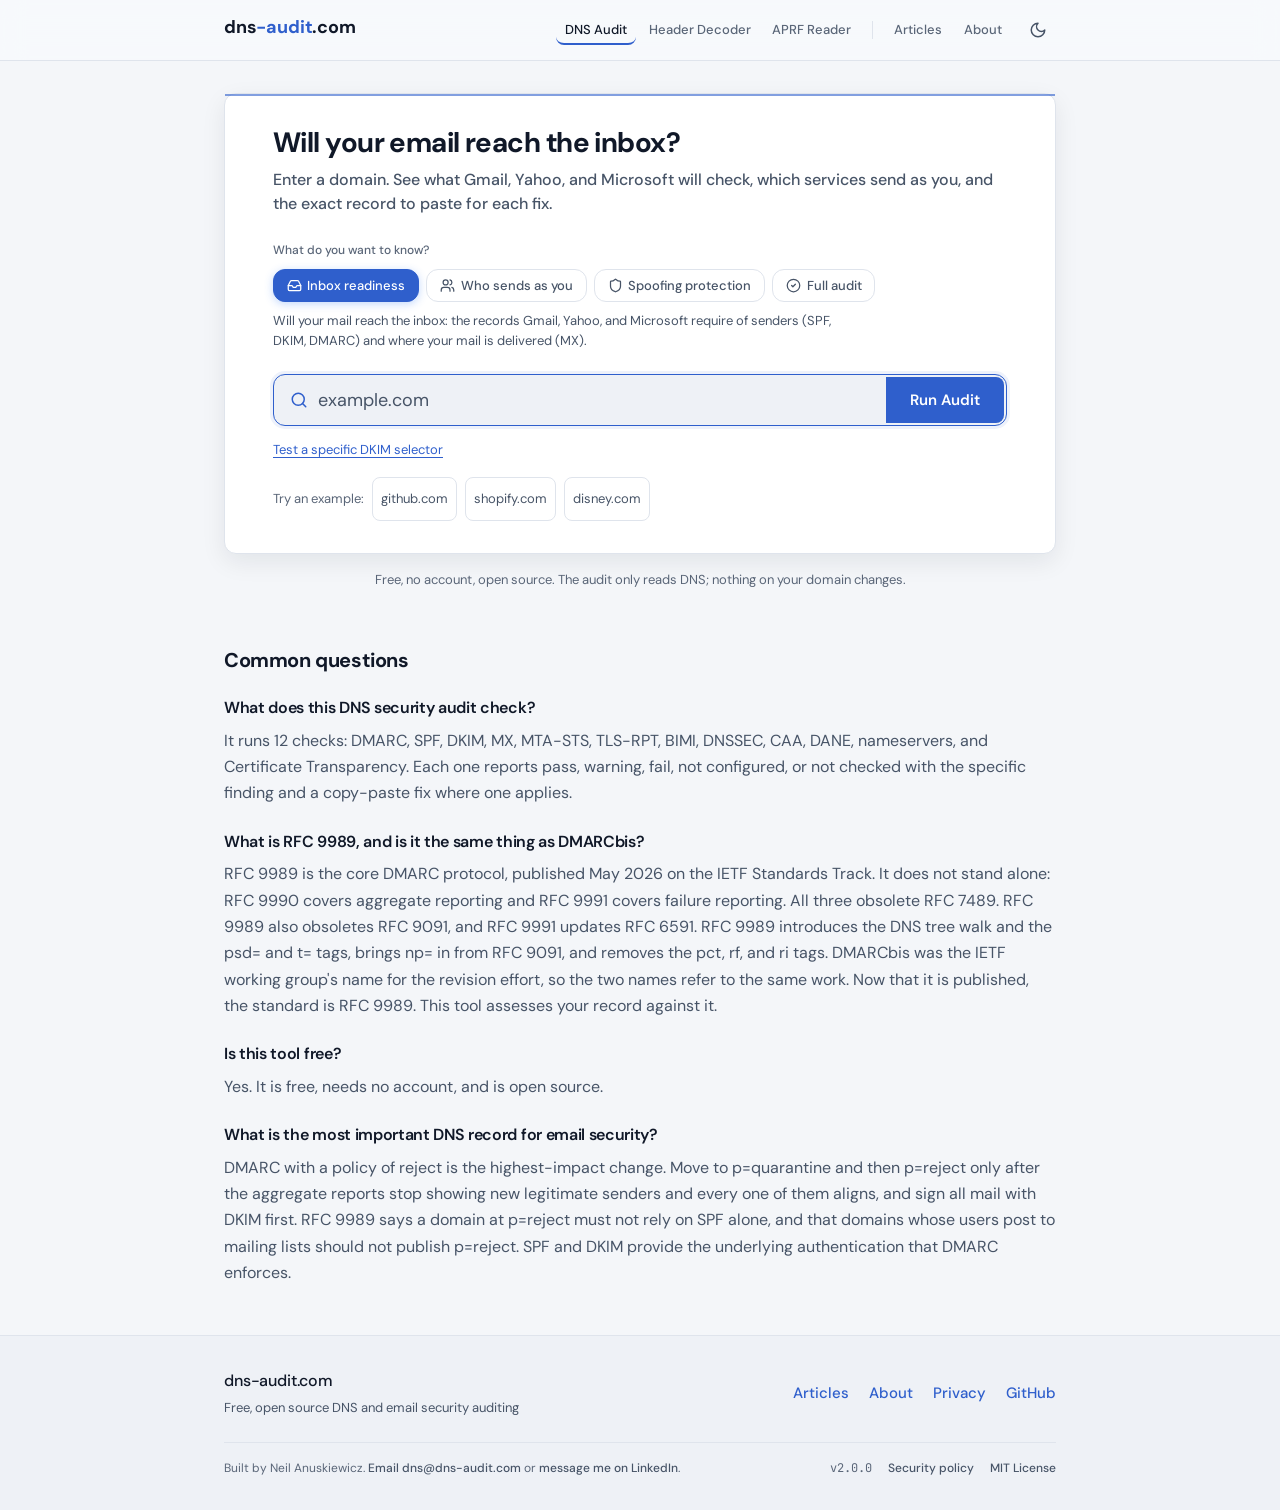
==== commit b9d29772: "SEO site audit fixes: FAQ on the page, articles link each other, www to apex robots.txt disallows /c" ====
--- a/static/index.html
+++ b/static/index.html
@@ -26,8 +26,8 @@
     <link rel="icon" type="image/png" sizes="32x32" href="/static/favicon-32.png">
     <link rel="preload" href="/static/fonts/dm-sans-normal-latin.woff2" as="font" type="font/woff2" crossorigin>
     <link rel="preload" href="/static/fonts/jetbrains-mono-latin.woff2" as="font" type="font/woff2" crossorigin>
-    <link rel="stylesheet" href="/static/style.css?v=40930dd">
-    <script src="/static/theme.js?v=40930dd"></script>
+    <link rel="stylesheet" href="/static/style.css?v=cb4a8c2fa8">
+    <script src="/static/theme.js?v=cb4a8c2fa8"></script>
     <script type="application/ld+json">
     {
         "@context": "https://schema.org",
@@ -348,6 +348,18 @@
                 </div>
             </div>
         </section>
+
+        <section class="home-faq" aria-labelledby="faq-heading">
+            <h2 id="faq-heading">Common questions</h2>
+            <h3>What does this DNS security audit check?</h3>
+            <p>It runs 12 checks: DMARC, SPF, DKIM, MX, MTA-STS, TLS-RPT, BIMI, DNSSEC, CAA, DANE, nameservers, and Certificate Transparency. Each one reports pass, warning, fail, not configured, or not checked with the specific finding and a copy-paste fix where one applies.</p>
+            <h3>What is RFC 9989, and is it the same thing as DMARCbis?</h3>
+            <p>RFC 9989 is the core DMARC protocol, published May 2026 on the IETF Standards Track. It does not stand alone: RFC 9990 covers aggregate reporting and RFC 9991 covers failure reporting. All three obsolete RFC 7489. RFC 9989 also obsoletes RFC 9091, and RFC 9991 updates RFC 6591. RFC 9989 introduces the DNS tree walk and the psd= and t= tags, brings np= in from RFC 9091, and removes the pct, rf, and ri tags. DMARCbis was the IETF working group's name for the revision effort, so the two names refer to the same work. Now that it is published, the standard is RFC 9989. This tool assesses your record against it.</p>
+            <h3>Is this tool free?</h3>
+            <p>Yes. It is free, needs no account, and is open source.</p>
+            <h3>What is the most important DNS record for email security?</h3>
+            <p>DMARC with a policy of reject is the highest-impact change. Move to p=quarantine and then p=reject only after the aggregate reports stop showing new legitimate senders and every one of them aligns, and sign all mail with DKIM first. RFC 9989 says a domain at p=reject must not rely on SPF alone, and that domains whose users post to mailing lists should not publish p=reject. SPF and DKIM provide the underlying authentication that DMARC enforces.</p>
+        </section>
     </main>
 
     <footer class="site-footer">
@@ -374,6 +386,6 @@
             </div>
         </div>
     </footer>
-    <script defer src="/static/app.js?v=40930dd"></script>
+    <script defer src="/static/app.js?v=cb4a8c2fa8"></script>
 </body>
 </html>
--- a/static/style.css
+++ b/static/style.css
@@ -794,6 +794,36 @@
     letter-spacing: 0.005em;
 }
 
+/* The questions the FAQPage JSON-LD describes, shown on the page. It sits
+   after the results, so the form stays first and the results push it down. */
+.home-faq {
+    padding: var(--space-xl) 0 var(--space-2xl);
+}
+
+.home-faq h2 {
+    margin: 0 0 var(--space-md);
+    font-size: var(--font-xl);
+    font-weight: 700;
+    letter-spacing: -0.02em;
+    line-height: 1.3;
+    color: var(--text-primary);
+}
+
+.home-faq h3 {
+    margin: var(--space-lg) 0 var(--space-sm);
+    font-size: var(--font-md);
+    font-weight: 600;
+    line-height: 1.4;
+    color: var(--text-primary);
+}
+
+.home-faq p {
+    margin: 0;
+    font-size: var(--font-md);
+    line-height: 1.65;
+    color: var(--text-secondary);
+}
+
 /* ==========================================================================
    RESULTS
    ========================================================================== */
@@ -1322,6 +1352,9 @@
 .plan-record-from {
     margin: var(--space-xs) 0;
     color: var(--text-secondary);
+    /* Names a vendor host such as selector1-oregonstate-edu._domainkey.
+       oregonstateuniversity.onmicrosoft.com, one word too long for a phone. */
+    overflow-wrap: anywhere;
 }
 
 .plan-record-from-label {
@@ -1506,6 +1539,9 @@
 
 .rtc-actions {
     margin-bottom: var(--space-md);
+    display: flex;
+    flex-wrap: wrap;
+    gap: var(--space-sm);
 }
 
 .rtc-copy-all {
@@ -1545,6 +1581,182 @@
 .rtc-rerun:focus-visible {
     outline: 2px solid var(--border-focus);
     outline-offset: 2px;
+}
+
+/* The stepper: one record at a time, with a check after it. */
+.rtc-row[hidden] {
+    display: none;
+}
+
+.rtc-progress {
+    margin: var(--space-sm) 0;
+    font-size: var(--font-sm);
+    font-weight: 500;
+    color: var(--text-primary);
+}
+
+.rtc-stepbar {
+    margin-top: var(--space-md);
+    padding-top: var(--space-sm);
+    border-top: 1px solid var(--border);
+}
+
+.rtc-hold {
+    margin-bottom: var(--space-sm);
+    padding: var(--space-sm) var(--space-md);
+    border: 1px solid var(--border-strong);
+    border-left: 3px solid var(--warn);
+    border-radius: var(--radius);
+}
+
+.rtc-hold-text {
+    margin: 0 0 var(--space-sm);
+    overflow-wrap: anywhere;
+}
+
+.rtc-confirm {
+    display: flex;
+    align-items: center;
+    gap: var(--space-sm);
+    min-height: 44px;
+    cursor: pointer;
+    color: var(--text-primary);
+}
+
+.rtc-confirm input {
+    width: 1.5rem;
+    height: 1.5rem;
+    flex: none;
+}
+
+.rtc-result {
+    margin: 0 0 var(--space-sm);
+    min-height: 1.25rem;
+    overflow-wrap: anywhere;
+    color: var(--text-secondary);
+}
+
+.rtc-result.rtc-live {
+    border-left: 3px solid var(--pass);
+    padding-left: var(--space-sm);
+    color: var(--text-primary);
+}
+
+.rtc-result.rtc-notyet {
+    border-left: 3px solid var(--warn);
+    padding-left: var(--space-sm);
+    color: var(--text-primary);
+}
+
+.rtc-buttons {
+    display: flex;
+    flex-wrap: wrap;
+    gap: var(--space-sm);
+}
+
+.rtc-check,
+.rtc-next,
+.rtc-back,
+.rtc-skip,
+.rtc-showall {
+    font: inherit;
+    cursor: pointer;
+    min-height: 44px;
+    min-width: 44px;
+    padding: 0.5rem 1rem;
+    background: var(--surface);
+    border: 1px solid var(--border-strong);
+    border-radius: var(--radius);
+    color: var(--text-primary);
+}
+
+.rtc-check:not(:disabled),
+.rtc-next:not(:disabled) {
+    background: var(--primary-solid);
+    border-color: var(--primary-solid);
+    color: var(--text-inverse);
+    font-weight: 500;
+}
+
+.rtc-check:hover:not(:disabled),
+.rtc-next:hover:not(:disabled) {
+    background: var(--primary-solid-hover);
+}
+
+.rtc-check:disabled,
+.rtc-next:disabled {
+    cursor: not-allowed;
+    background: var(--surface);
+    border-color: var(--border);
+    color: var(--text-tertiary);
+}
+
+.rtc-check:focus-visible,
+.rtc-next:focus-visible,
+.rtc-back:focus-visible,
+.rtc-skip:focus-visible,
+.rtc-showall:focus-visible,
+.rtc-confirm input:focus-visible {
+    outline: 2px solid var(--border-focus);
+    outline-offset: 2px;
+}
+
+/* The staged DMARC path: the next stage only. */
+.staged-path {
+    margin: var(--space-md) 0;
+    padding: var(--space-md);
+    border: 1px solid var(--border-strong);
+    border-left: 3px solid var(--primary-solid);
+    border-radius: var(--radius);
+    background: var(--surface);
+    font-size: var(--font-sm);
+    color: var(--text-secondary);
+    min-width: 0;
+}
+
+.staged-title {
+    margin: 0 0 var(--space-sm);
+    font-size: var(--font-base);
+    color: var(--text-primary);
+    overflow-wrap: anywhere;
+}
+
+.staged-do,
+.staged-cond,
+.staged-note {
+    margin: 0 0 var(--space-sm);
+    overflow-wrap: anywhere;
+}
+
+.staged-notice {
+    margin: 0 0 var(--space-sm);
+    overflow-wrap: anywhere;
+    padding-left: var(--space-sm);
+    border-left: 3px solid var(--warn);
+    color: var(--text-primary);
+}
+
+.staged-sub {
+    margin: var(--space-sm) 0 var(--space-xs);
+    font-size: var(--font-sm);
+    color: var(--text-primary);
+}
+
+.staged-senders {
+    list-style: none;
+    margin: 0 0 var(--space-sm);
+    padding: 0;
+    display: flex;
+    flex-direction: column;
+    gap: var(--space-xs);
+}
+
+.staged-sender {
+    overflow-wrap: anywhere;
+}
+
+.staged-via {
+    color: var(--text-tertiary);
 }
 
 /* Wide screens: the step, action and type sit in a column beside the
@@ -8103,6 +8315,23 @@
         transform: translateY(-50%);
     }
 
+    /* The requirement row's "See who sends as you" button sits inside a
+       sentence-sized label, 18px tall at 360px. The same ::after box gives
+       it a 44px target without changing the row's spacing. */
+    .req-link {
+        position: relative;
+    }
+
+    .req-link::after {
+        content: "";
+        position: absolute;
+        left: 0;
+        right: 0;
+        top: 50%;
+        height: 44px;
+        transform: translateY(-50%);
+    }
+
     /* .back-to-top is fixed at bottom:16px, height 44px, so at the true
        bottom of the page (footer visible, scrolled past the button's
        reveal threshold) it can sit on top of footer-nav's rightmost link.
@@ -8191,6 +8420,16 @@
 .dbis-article h2 {
     margin-top: 3rem;
     margin-bottom: 1rem;
+}
+
+/* The list of the other articles that closes each article. On a phone each
+   link is a 44px touch target. */
+@media (max-width: 640px) {
+    .more-articles li a {
+        display: flex;
+        align-items: center;
+        min-height: 44px;
+    }
 }
 
 /* Doc 92: article short version */
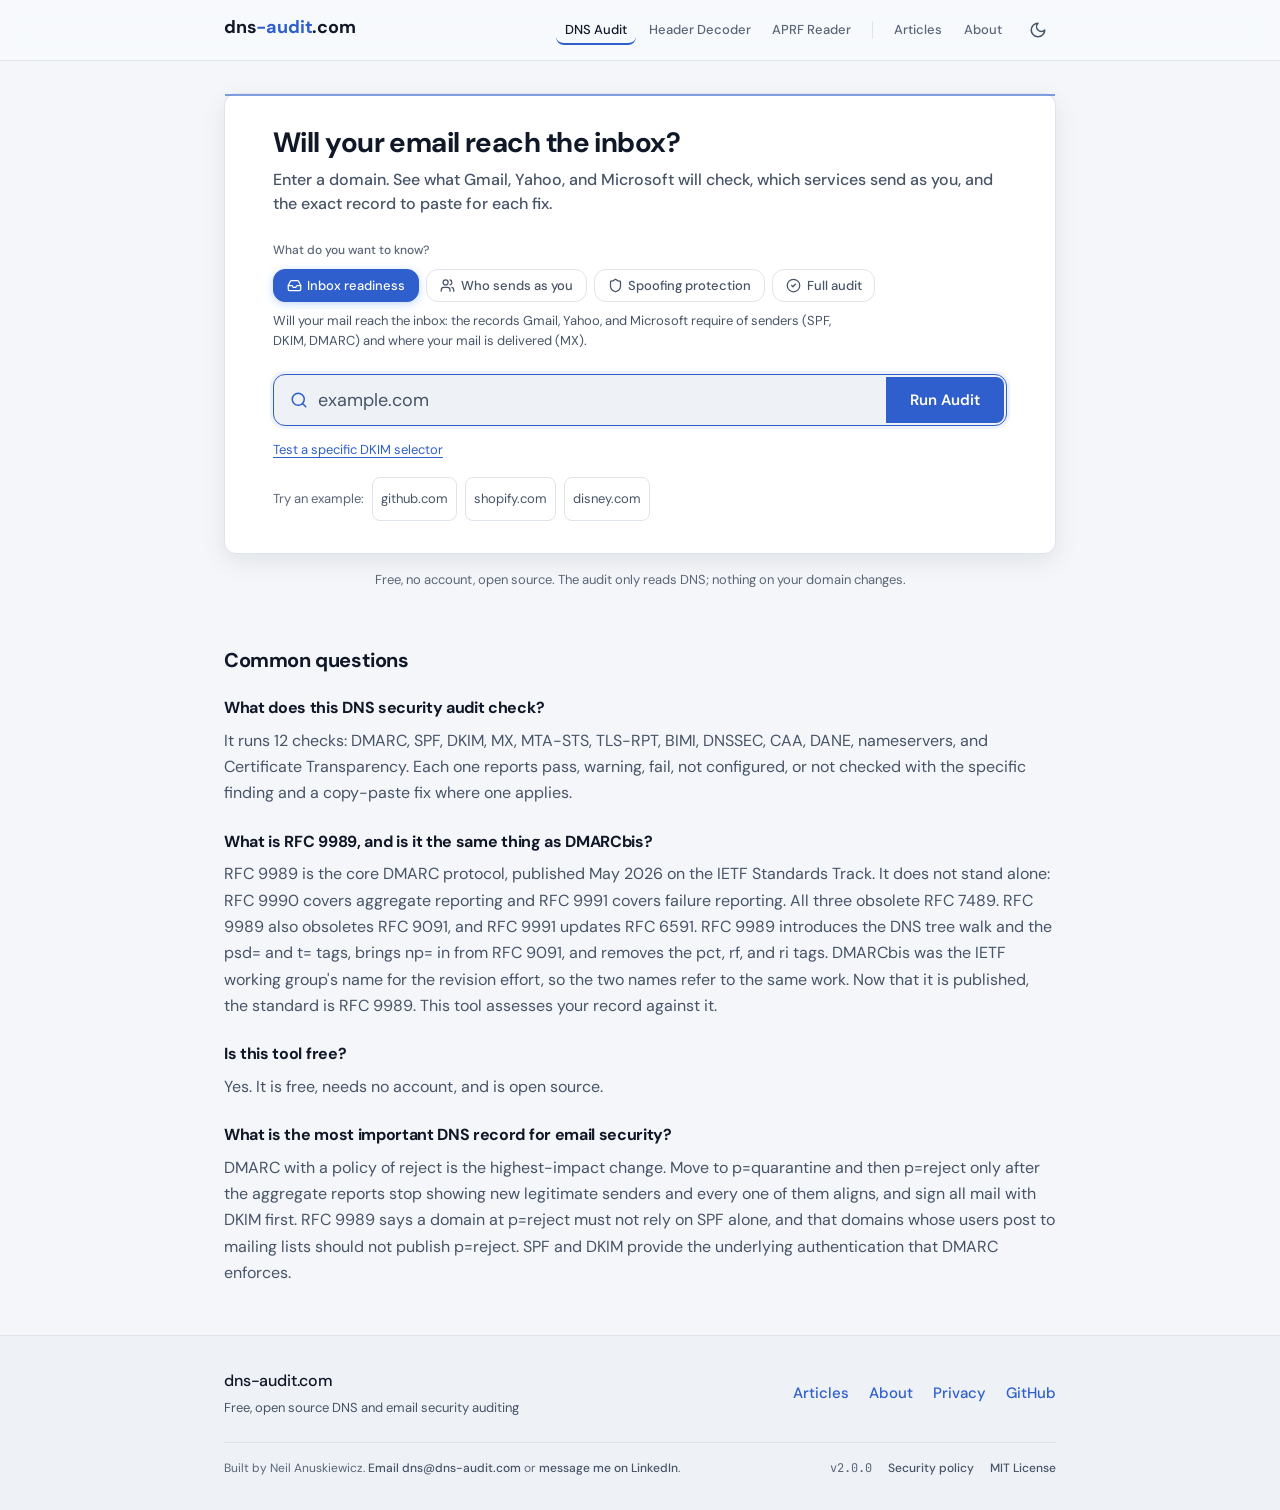
==== commit db018626: "Tests read each article's own links without the More articles list The closed-results height is meas" ====
--- a/static/index.html
+++ b/static/index.html
@@ -26,8 +26,8 @@
     <link rel="icon" type="image/png" sizes="32x32" href="/static/favicon-32.png">
     <link rel="preload" href="/static/fonts/dm-sans-normal-latin.woff2" as="font" type="font/woff2" crossorigin>
     <link rel="preload" href="/static/fonts/jetbrains-mono-latin.woff2" as="font" type="font/woff2" crossorigin>
-    <link rel="stylesheet" href="/static/style.css?v=cb4a8c2fa8">
-    <script src="/static/theme.js?v=cb4a8c2fa8"></script>
+    <link rel="stylesheet" href="/static/style.css?v=d9783b4c5c">
+    <script src="/static/theme.js?v=d9783b4c5c"></script>
     <script type="application/ld+json">
     {
         "@context": "https://schema.org",
@@ -386,6 +386,6 @@
             </div>
         </div>
     </footer>
-    <script defer src="/static/app.js?v=cb4a8c2fa8"></script>
+    <script defer src="/static/app.js?v=d9783b4c5c"></script>
 </body>
 </html>
--- a/static/style.css
+++ b/static/style.css
@@ -812,7 +812,7 @@
 .home-faq h3 {
     margin: var(--space-lg) 0 var(--space-sm);
     font-size: var(--font-md);
-    font-weight: 600;
+    font-weight: 700;
     line-height: 1.4;
     color: var(--text-primary);
 }
